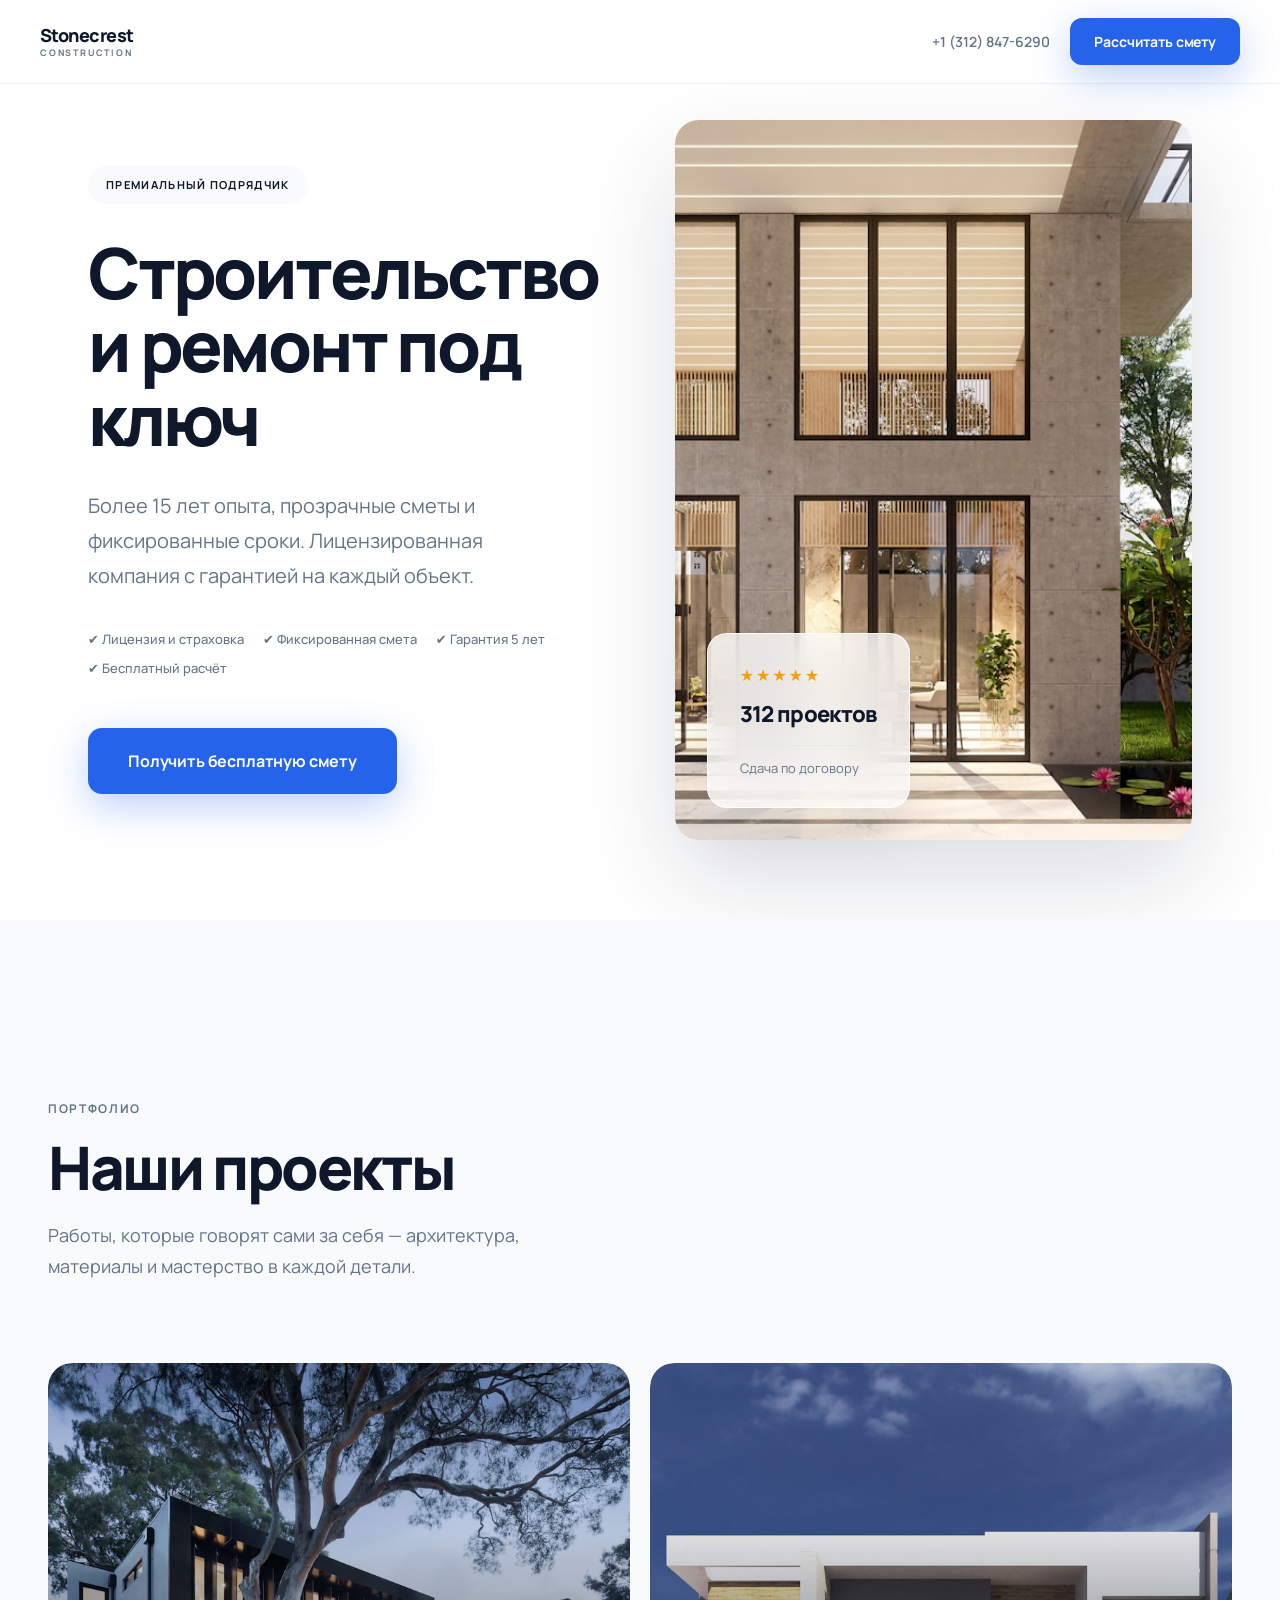
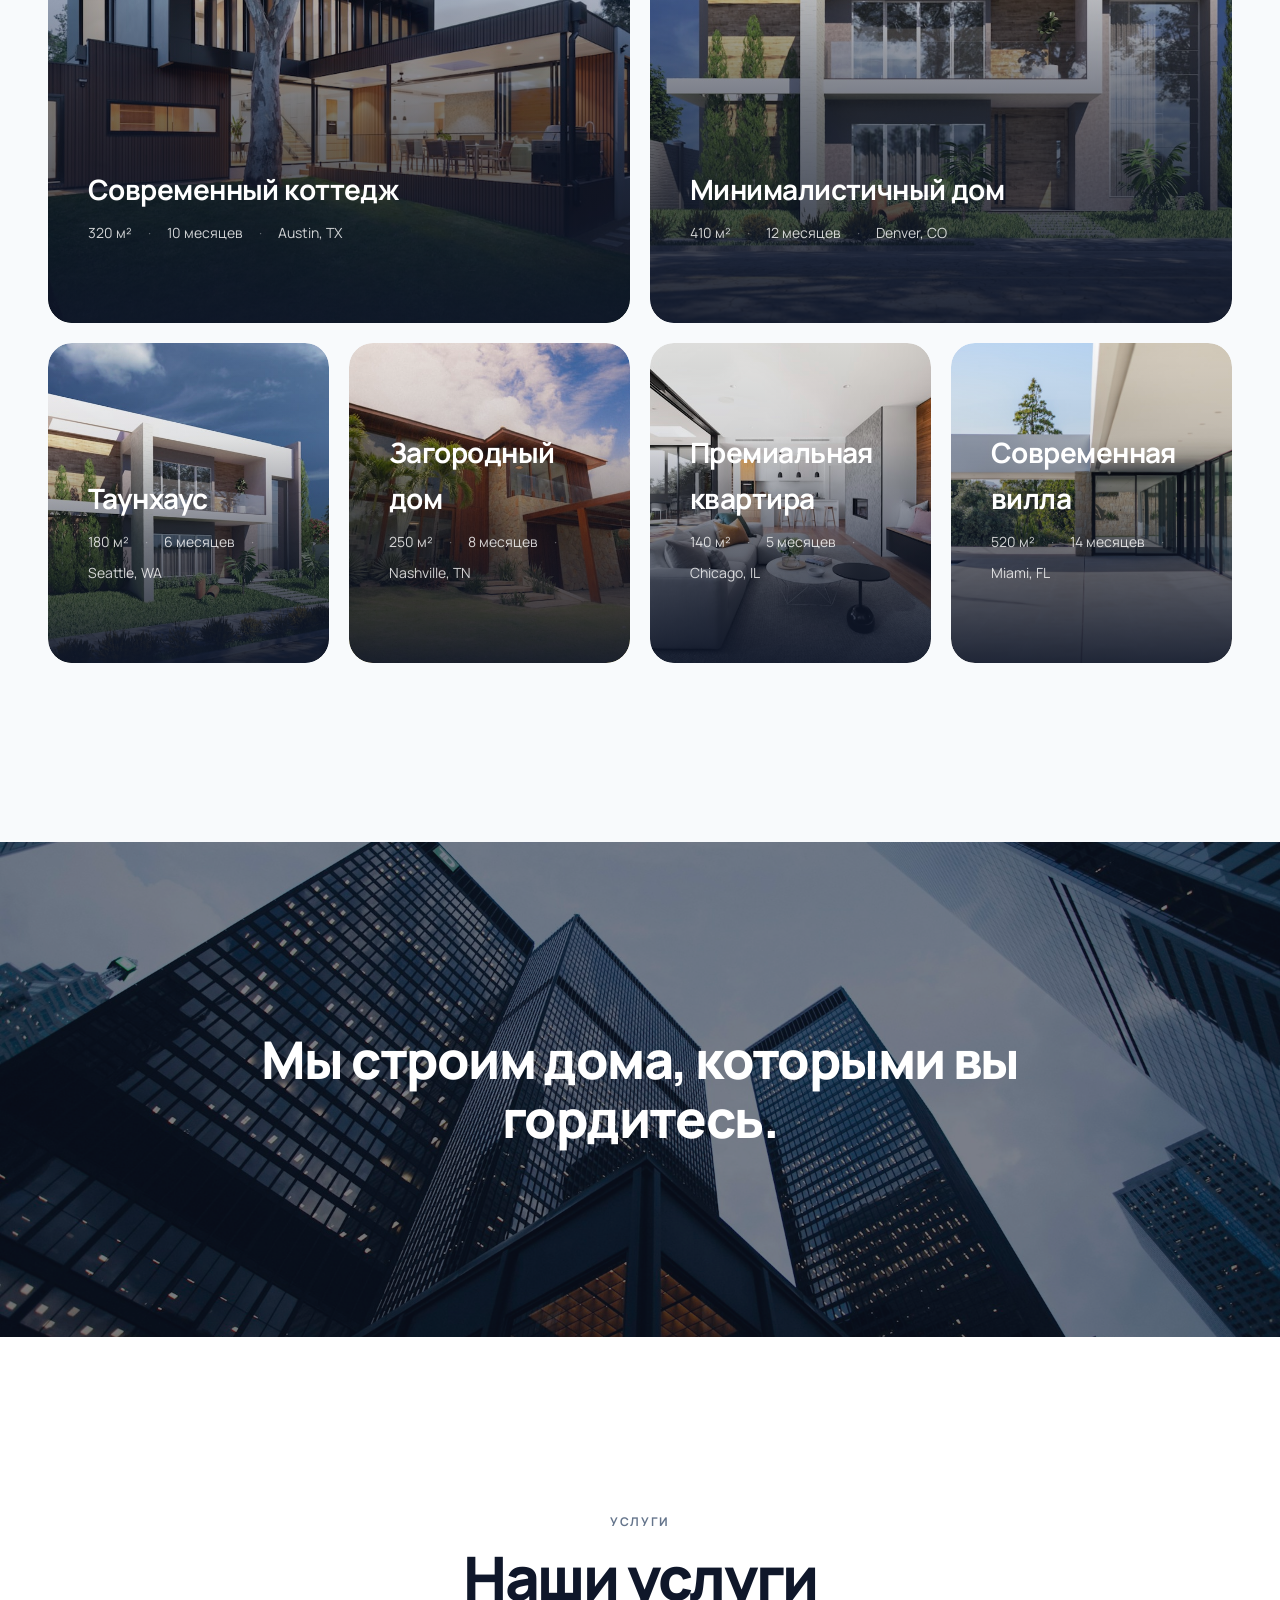
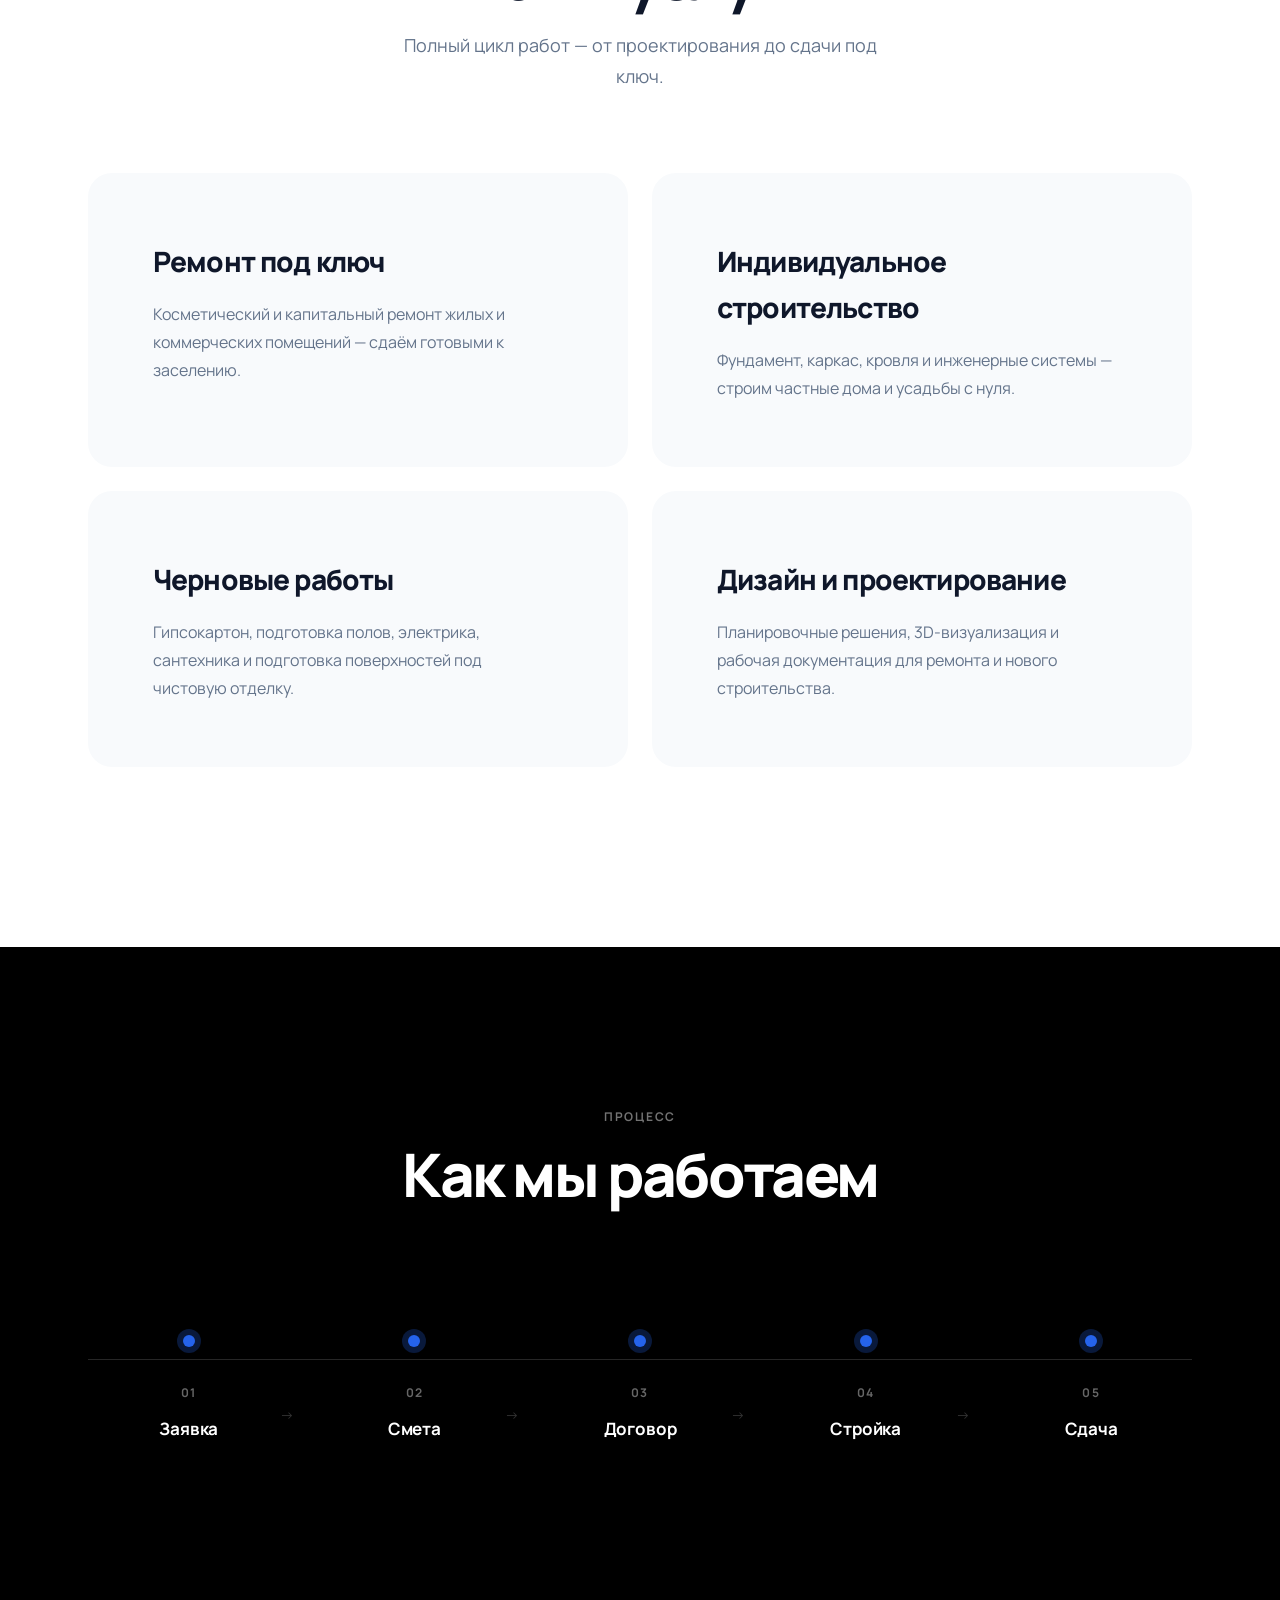
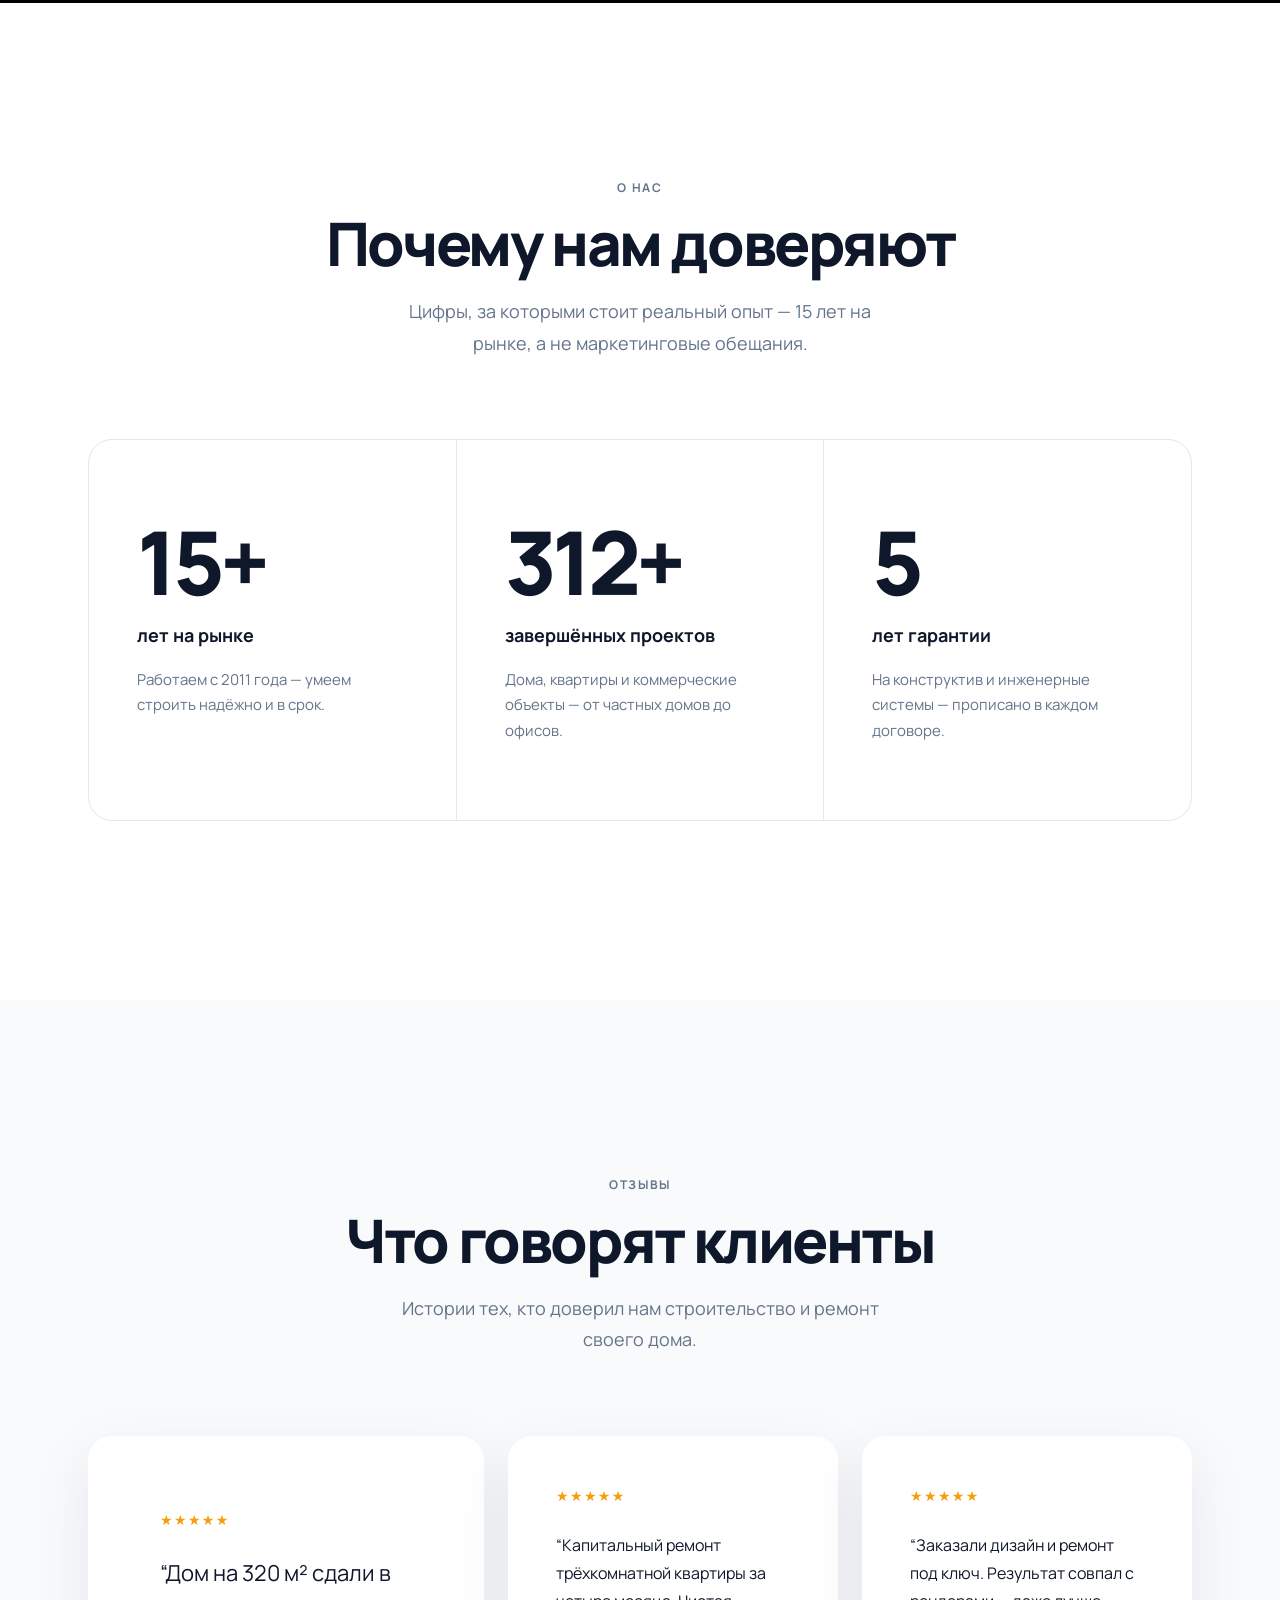
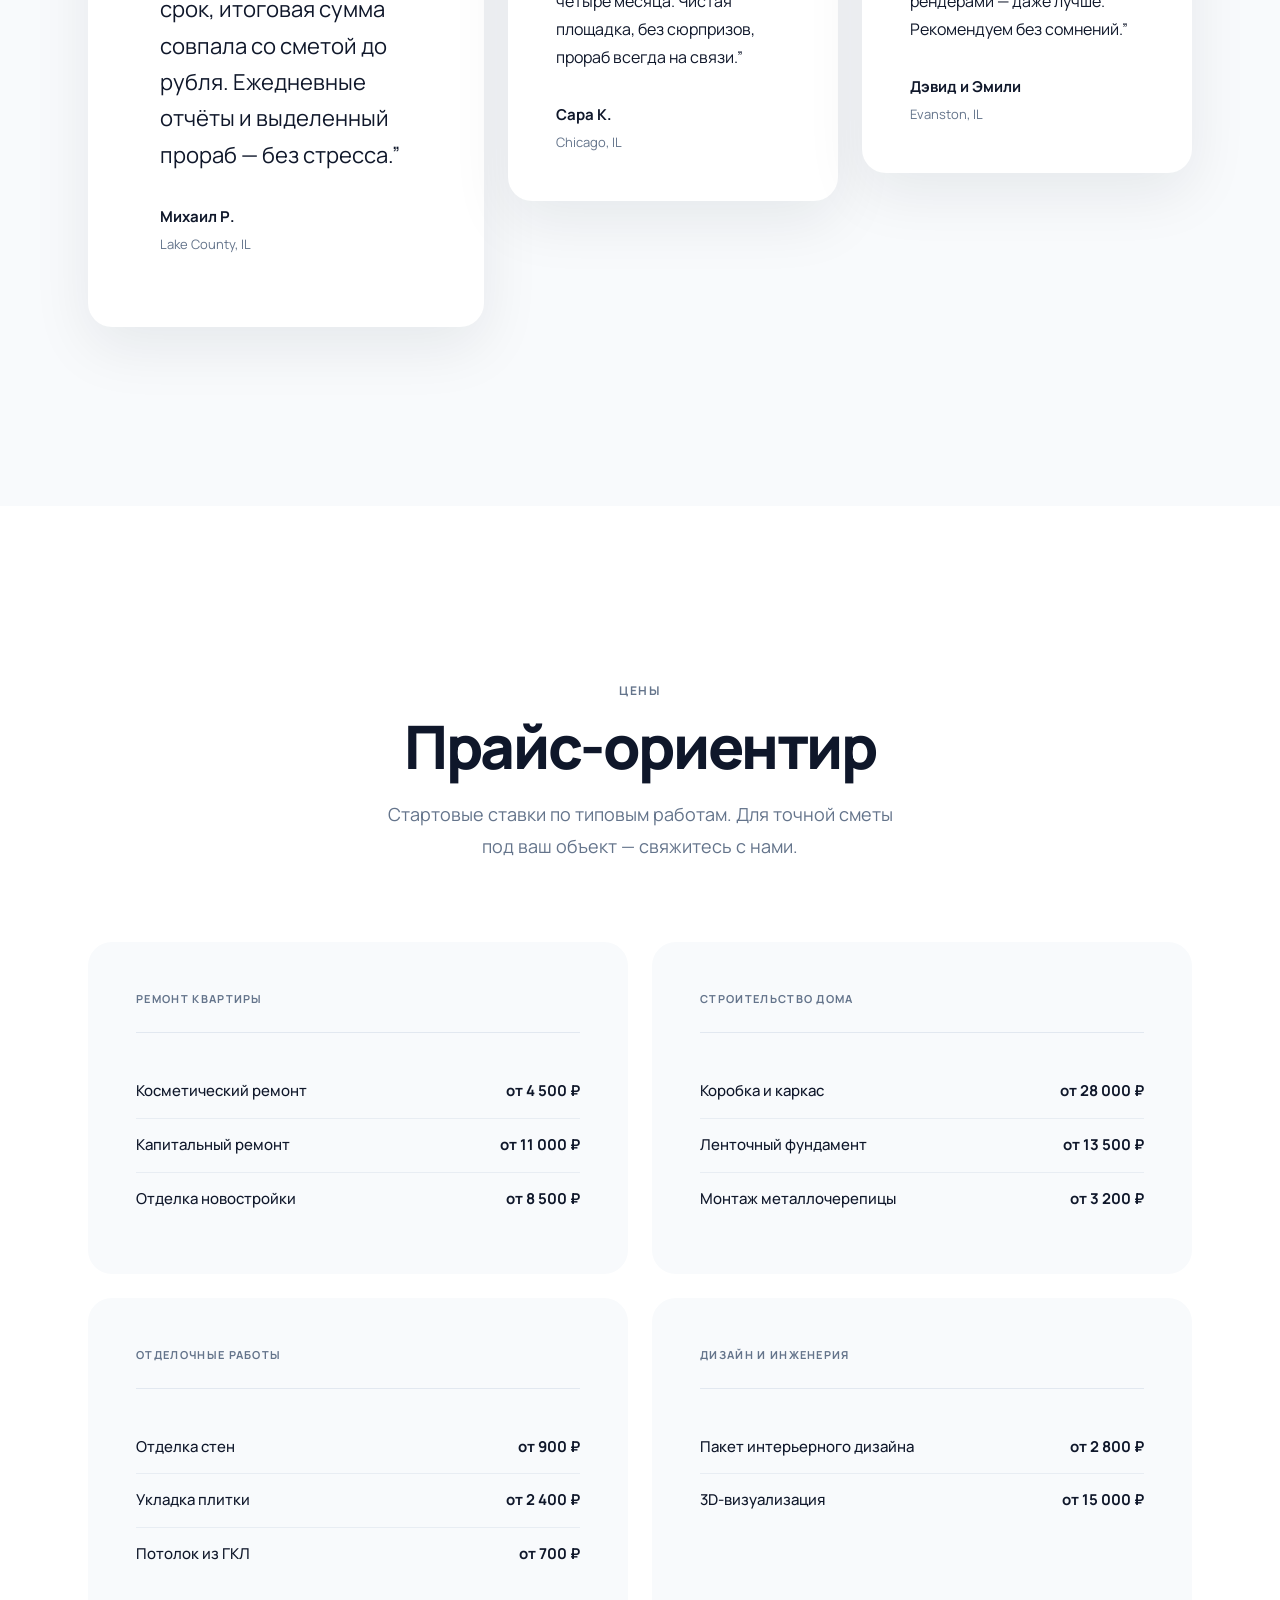
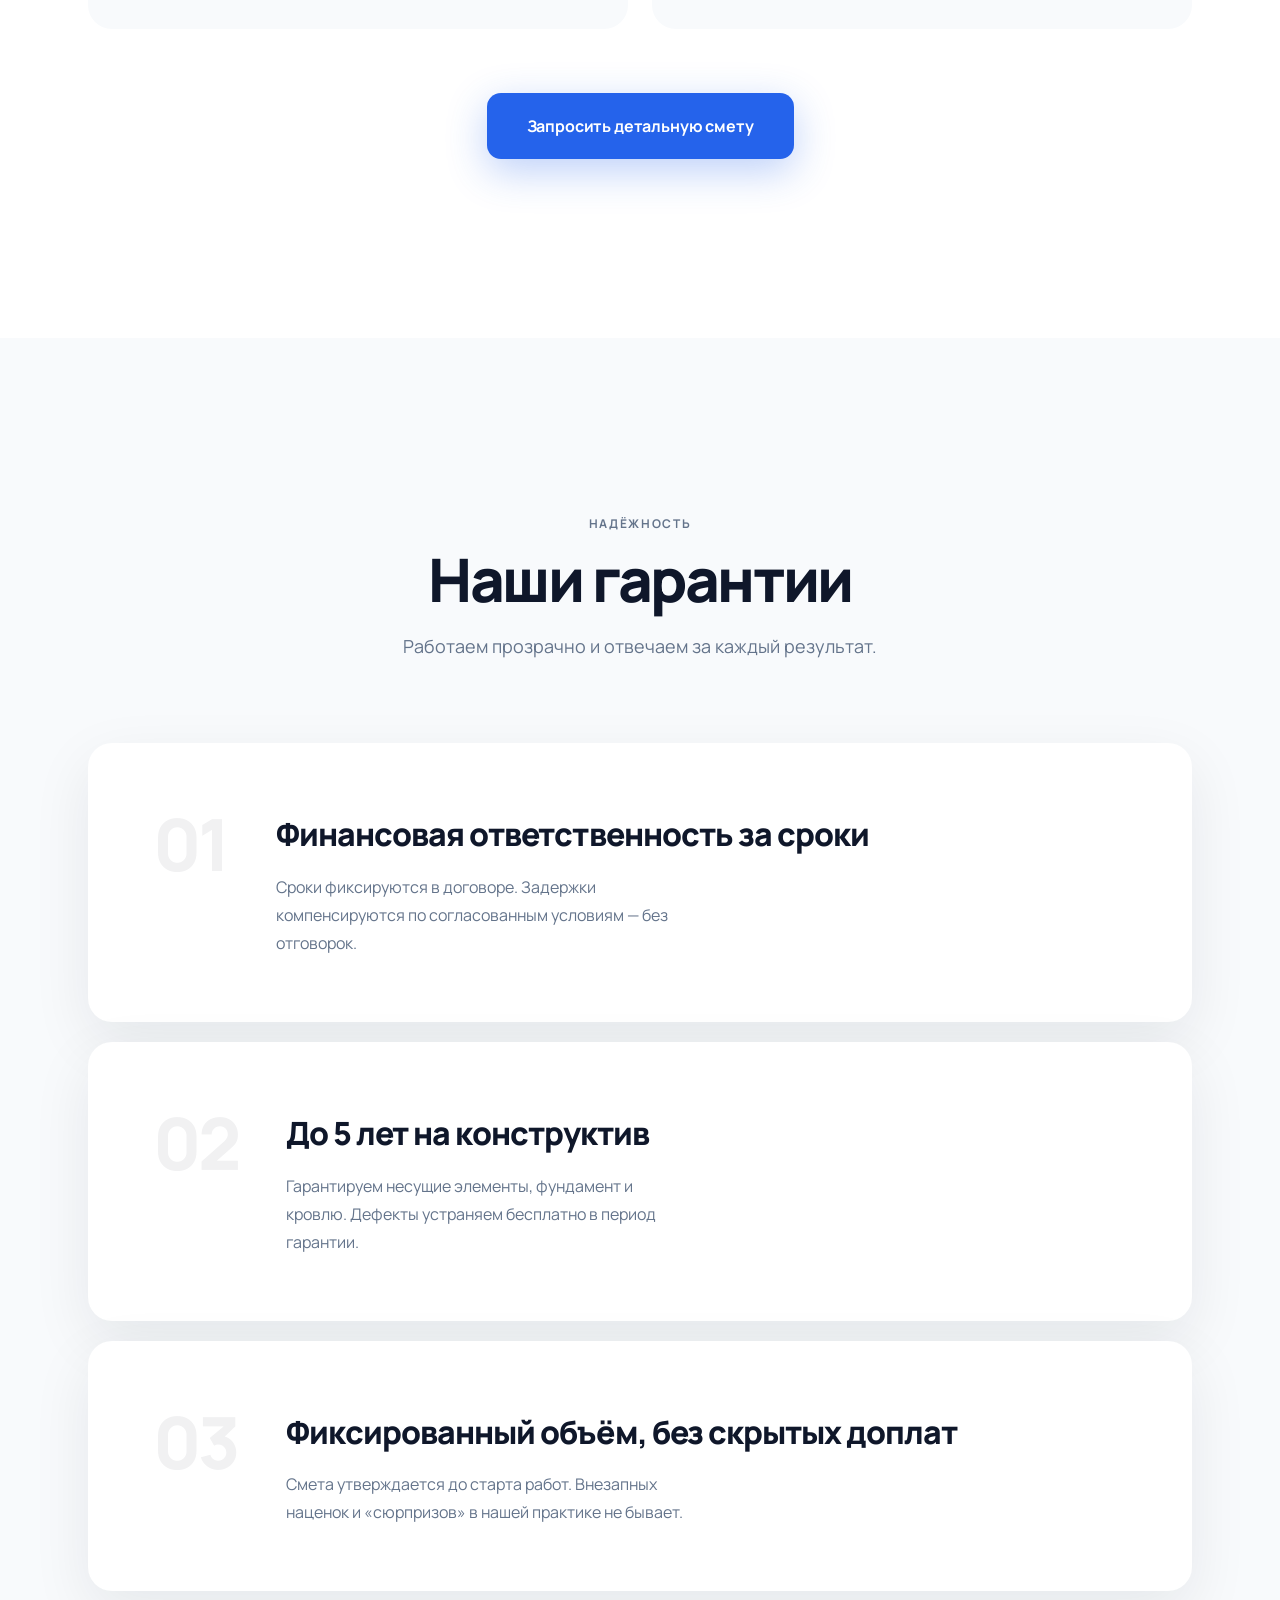
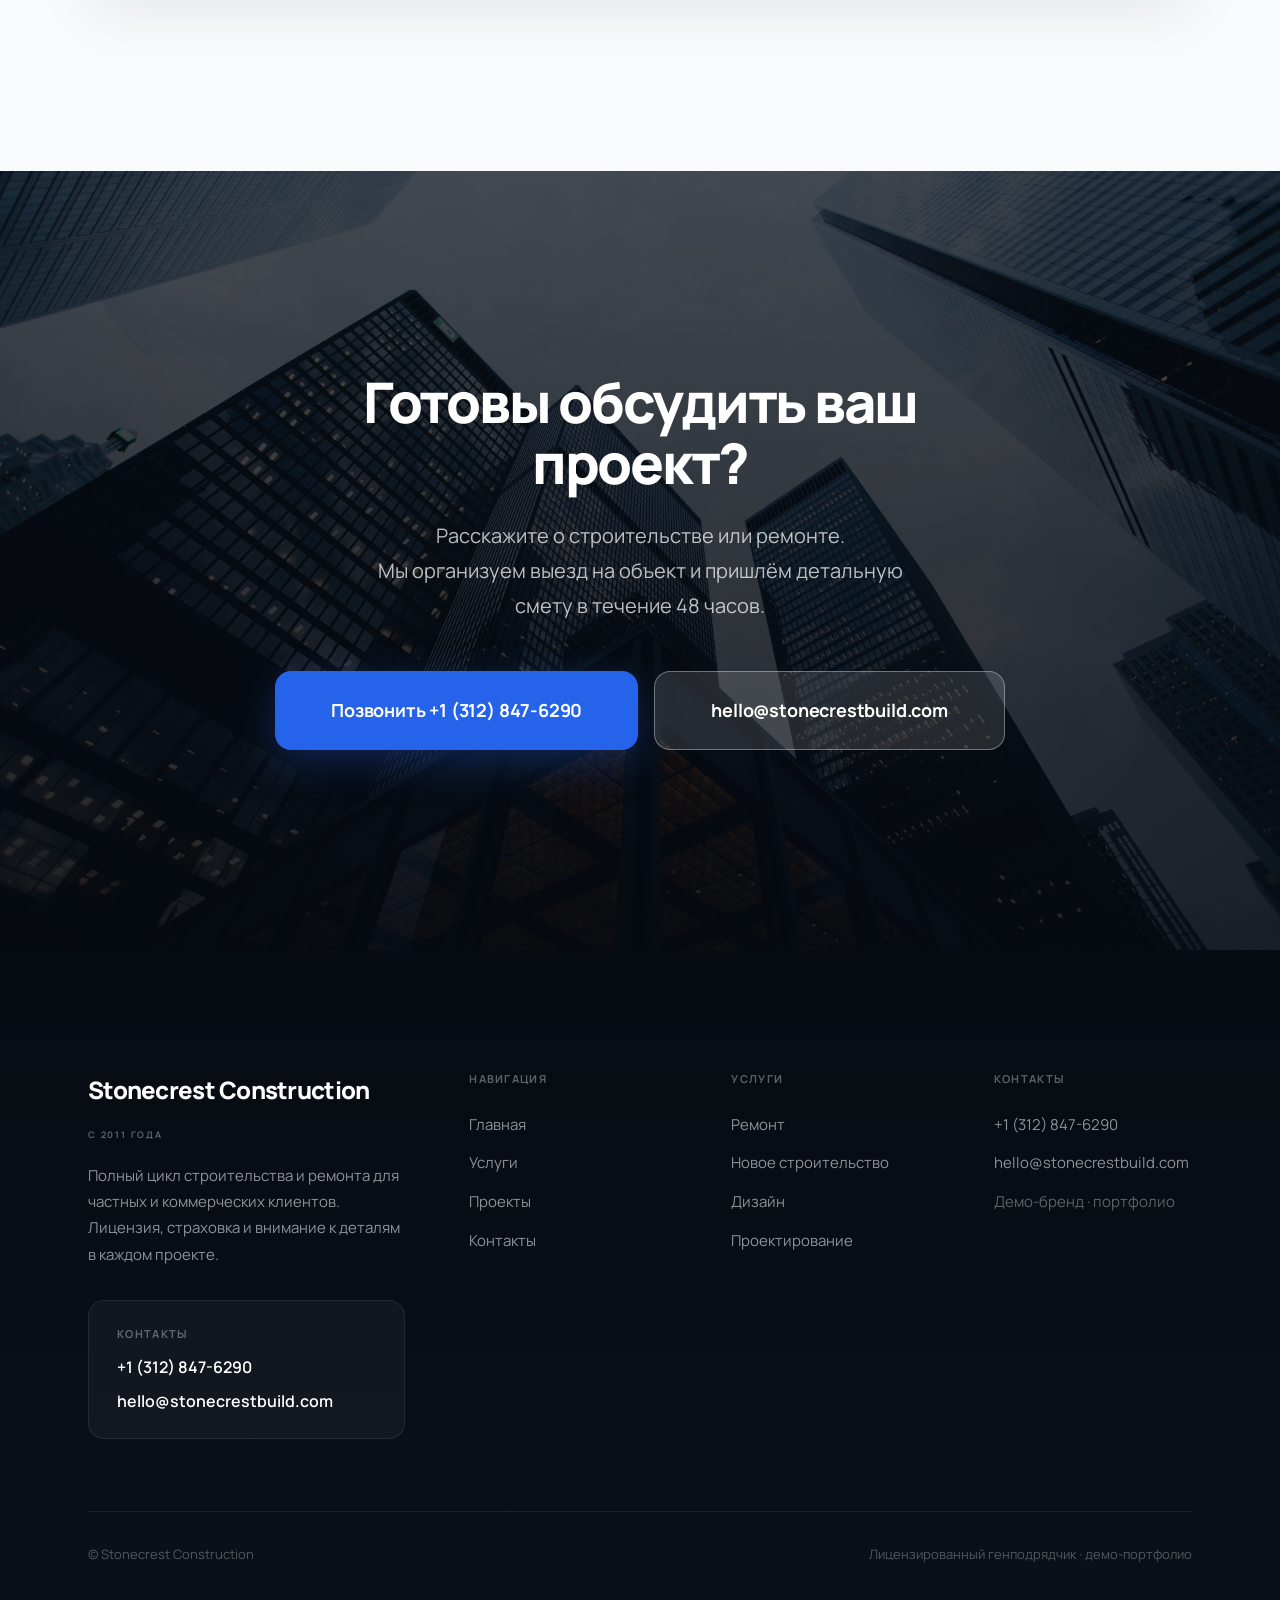
==== ru/index.html @ a947cce1 "Add Russian (/ru/) locale of the landing page. Co-authored-by: Cursor <cursoragent@cursor.com>" ====
<!DOCTYPE html>
<html lang="ru">
<head>
  <meta charset="UTF-8">
  <meta name="viewport" content="width=device-width, initial-scale=1.0">
  <title>Stonecrest Construction — Строительство и ремонт под ключ</title>

  <meta property="og:title" content="Stonecrest Construction — Строительство и ремонт под ключ">
  <meta property="og:description" content="Премиальное строительство и ремонт с прозрачными сметами, фиксированными сроками и гарантией 5 лет.">
  <meta property="og:type" content="website">
  <meta property="og:url" content="https://stonecrestco.vercel.app/ru/">

  <link rel="icon" type="image/png" href="/favicon.png">
  <link rel="apple-touch-icon" href="/favicon.png">
  <link rel="preconnect" href="https://fonts.googleapis.com">
  <link rel="preconnect" href="https://fonts.gstatic.com" crossorigin>
  <link href="https://fonts.googleapis.com/css2?family=Manrope:wght@400;500;600;700;800&display=swap" rel="stylesheet">
  <link rel="stylesheet" href="/style.css">
</head>
<body>

  <!-- ========== HEADER ========== -->
  <header class="header">
    <div class="container header__inner">
      <a href="/ru/" class="logo">
        <span class="logo__name">Stonecrest</span>
        <span class="logo__tag">Construction</span>
      </a>
      <div class="header__contacts">
        <a href="tel:+13128476290" class="header__phone">+1 (312) 847-6290</a>
        <a href="/ru/#contacts" class="btn btn--primary btn--header">Рассчитать смету</a>
      </div>
    </div>
  </header>

  <main>

    <!-- ========== HERO ========== -->
    <section class="hero animate-in">
      <div class="container hero__inner">
        <div class="hero__content">
          <span class="badge badge--hero">Премиальный подрядчик</span>
          <h1 class="hero__title">Строительство и ремонт под ключ</h1>
          <p class="hero__subtitle">Более 15 лет опыта, прозрачные сметы и фиксированные сроки. Лицензированная компания с гарантией на каждый объект.</p>
          <ul class="hero__features">
            <li class="hero__feature">✔ Лицензия и страховка</li>
            <li class="hero__feature">✔ Фиксированная смета</li>
            <li class="hero__feature">✔ Гарантия 5 лет</li>
            <li class="hero__feature">✔ Бесплатный расчёт</li>
          </ul>
          <div class="hero__actions">
            <a href="/ru/#contacts" class="btn btn--primary">Получить бесплатную смету</a>
          </div>
        </div>
        <div class="hero__media">
          <img
            class="hero__image"
            src="/images/hero.jpg"
            alt="Современный минималистичный дом"
            width="640"
            height="720"
            loading="eager"
          >
          <div class="hero__glass">
            <p class="hero__glass-rating">★★★★★</p>
            <p class="hero__glass-stat">312 проектов</p>
            <p class="hero__glass-note">Сдача по договору</p>
          </div>
        </div>
      </div>
    </section>

    <!-- ========== PROJECTS ========== -->
    <section class="projects animate-in" id="projects">
      <div class="container container--wide">
        <header class="section-head section-head--left">
          <span class="section-label">Портфолио</span>
          <h2 class="section-title section-title--left">Наши проекты</h2>
          <p class="section-desc section-desc--left">Работы, которые говорят сами за себя — архитектура, материалы и мастерство в каждой детали.</p>
        </header>
        <div class="projects__grid">
          <article class="project-card project-card--large">
            <img class="project-card__img" src="/images/project-1.jpg" alt="Современный коттедж" loading="lazy" width="800" height="560">
            <div class="project-card__overlay">
              <h3 class="project-card__title">Современный коттедж</h3>
              <p class="project-card__meta"><span>320 м²</span><span>10 месяцев</span><span>Austin, TX</span></p>
              <a href="/ru/#projects" class="project-card__link">Смотреть проект →</a>
            </div>
          </article>
          <article class="project-card project-card--large">
            <img class="project-card__img" src="/images/project-2.jpg" alt="Минималистичный дом" loading="lazy" width="800" height="560">
            <div class="project-card__overlay">
              <h3 class="project-card__title">Минималистичный дом</h3>
              <p class="project-card__meta"><span>410 м²</span><span>12 месяцев</span><span>Denver, CO</span></p>
              <a href="/ru/#projects" class="project-card__link">Смотреть проект →</a>
            </div>
          </article>
          <article class="project-card">
            <img class="project-card__img" src="/images/project-3.jpg" alt="Таунхаус" loading="lazy" width="480" height="320">
            <div class="project-card__overlay">
              <h3 class="project-card__title">Таунхаус</h3>
              <p class="project-card__meta"><span>180 м²</span><span>6 месяцев</span><span>Seattle, WA</span></p>
              <a href="/ru/#projects" class="project-card__link">Смотреть →</a>
            </div>
          </article>
          <article class="project-card">
            <img class="project-card__img" src="/images/project-4.jpg" alt="Загородный дом" loading="lazy" width="480" height="320">
            <div class="project-card__overlay">
              <h3 class="project-card__title">Загородный дом</h3>
              <p class="project-card__meta"><span>250 м²</span><span>8 месяцев</span><span>Nashville, TN</span></p>
              <a href="/ru/#projects" class="project-card__link">Смотреть →</a>
            </div>
          </article>
          <article class="project-card">
            <img class="project-card__img" src="/images/project-5.jpg" alt="Премиальная квартира" loading="lazy" width="480" height="320">
            <div class="project-card__overlay">
              <h3 class="project-card__title">Премиальная квартира</h3>
              <p class="project-card__meta"><span>140 м²</span><span>5 месяцев</span><span>Chicago, IL</span></p>
              <a href="/ru/#projects" class="project-card__link">Смотреть →</a>
            </div>
          </article>
          <article class="project-card">
            <img class="project-card__img" src="/images/project-6.jpg" alt="Современная вилла" loading="lazy" width="480" height="320">
            <div class="project-card__overlay">
              <h3 class="project-card__title">Современная вилла</h3>
              <p class="project-card__meta"><span>520 м²</span><span>14 месяцев</span><span>Miami, FL</span></p>
              <a href="/ru/#projects" class="project-card__link">Смотреть →</a>
            </div>
          </article>
        </div>
      </div>
    </section>

    <!-- ========== QUOTE ========== -->
    <figure class="visual-break animate-in">
      <img
        class="visual-break__img"
        src="/images/quote.jpg"
        alt="Современная архитектура"
        loading="lazy"
      >
      <blockquote class="visual-break__quote">
        <p>Мы строим дома, которыми вы гордитесь.</p>
      </blockquote>
    </figure>

    <!-- ========== SERVICES ========== -->
    <section class="services animate-in" id="services">
      <div class="container">
        <h2 class="section-title" data-badge="Услуги">Наши услуги</h2>
        <p class="section-desc">Полный цикл работ — от проектирования до сдачи под ключ.</p>
        <div class="cards-grid">
          <article class="card">
            <span class="card__icon" aria-hidden="true">
              <svg width="32" height="32" viewBox="0 0 24 24" fill="none" stroke="currentColor" stroke-width="2" stroke-linecap="round" stroke-linejoin="round"><path d="M3 9l9-7 9 7v11a2 2 0 0 1-2 2H5a2 2 0 0 1-2-2z"/><polyline points="9 22 9 12 15 12 15 22"/></svg>
            </span>
            <h3 class="card__title">Ремонт под ключ</h3>
            <p class="card__text">Косметический и капитальный ремонт жилых и коммерческих помещений — сдаём готовыми к заселению.</p>
          </article>
          <article class="card">
            <span class="card__icon" aria-hidden="true">
              <svg width="32" height="32" viewBox="0 0 24 24" fill="none" stroke="currentColor" stroke-width="2" stroke-linecap="round" stroke-linejoin="round"><rect x="4" y="2" width="16" height="20" rx="2"/><path d="M9 22v-4h6v4"/><path d="M8 6h.01M16 6h.01M12 6h.01M12 10h.01M12 14h.01M16 10h.01M8 10h.01M8 14h.01M16 14h.01"/></svg>
            </span>
            <h3 class="card__title">Индивидуальное строительство</h3>
            <p class="card__text">Фундамент, каркас, кровля и инженерные системы — строим частные дома и усадьбы с нуля.</p>
          </article>
          <article class="card">
            <span class="card__icon" aria-hidden="true">
              <svg width="32" height="32" viewBox="0 0 24 24" fill="none" stroke="currentColor" stroke-width="2" stroke-linecap="round" stroke-linejoin="round"><path d="M14.7 6.3a1 1 0 0 0 0 1.4l1.6 1.6a1 1 0 0 0 1.4 0l3.77-3.77a6 6 0 0 1-7.94 7.94l-6.91 6.91a2.12 2.12 0 0 1-3-3l6.91-6.91a6 6 0 0 1 7.94-7.94l-3.76 3.76z"/></svg>
            </span>
            <h3 class="card__title">Черновые работы</h3>
            <p class="card__text">Гипсокартон, подготовка полов, электрика, сантехника и подготовка поверхностей под чистовую отделку.</p>
          </article>
          <article class="card">
            <span class="card__icon" aria-hidden="true">
              <svg width="32" height="32" viewBox="0 0 24 24" fill="none" stroke="currentColor" stroke-width="2" stroke-linecap="round" stroke-linejoin="round"><rect x="3" y="3" width="18" height="18" rx="2"/><path d="M3 9h18M9 21V9"/></svg>
            </span>
            <h3 class="card__title">Дизайн и проектирование</h3>
            <p class="card__text">Планировочные решения, 3D-визуализация и рабочая документация для ремонта и нового строительства.</p>
          </article>
        </div>
      </div>
    </section>

    <!-- ========== PROCESS ========== -->
    <section class="process animate-in" id="process">
      <div class="container">
        <header class="section-head">
          <span class="section-label">Процесс</span>
          <h2 class="section-title">Как мы работаем</h2>
        </header>
        <div class="process__timeline">
          <div class="process__line" aria-hidden="true"></div>
          <div class="process__steps">
            <article class="process__step">
              <span class="process__num">01</span>
              <h3 class="process__title">Заявка</h3>
            </article>
            <article class="process__step">
              <span class="process__num">02</span>
              <h3 class="process__title">Смета</h3>
            </article>
            <article class="process__step">
              <span class="process__num">03</span>
              <h3 class="process__title">Договор</h3>
            </article>
            <article class="process__step">
              <span class="process__num">04</span>
              <h3 class="process__title">Стройка</h3>
            </article>
            <article class="process__step">
              <span class="process__num">05</span>
              <h3 class="process__title">Сдача</h3>
            </article>
          </div>
        </div>
      </div>
    </section>

    <!-- ========== STATS ========== -->
    <section class="stats animate-in">
      <div class="container">
        <h2 class="section-title" data-badge="О нас">Почему нам доверяют</h2>
        <p class="section-desc">Цифры, за которыми стоит реальный опыт — 15 лет на рынке, а не маркетинговые обещания.</p>
        <div class="stats__grid">
          <div class="stat">
            <span class="stat__number">15+</span>
            <span class="stat__label">лет на рынке</span>
            <p class="stat__text">Работаем с 2011 года — умеем строить надёжно и в срок.</p>
          </div>
          <div class="stat">
            <span class="stat__number">312+</span>
            <span class="stat__label">завершённых проектов</span>
            <p class="stat__text">Дома, квартиры и коммерческие объекты — от частных домов до офисов.</p>
          </div>
          <div class="stat">
            <span class="stat__number">5</span>
            <span class="stat__label">лет гарантии</span>
            <p class="stat__text">На конструктив и инженерные системы — прописано в каждом договоре.</p>
          </div>
        </div>
      </div>
    </section>

    <!-- ========== REVIEWS ========== -->
    <section class="reviews animate-in" id="reviews">
      <div class="container">
        <h2 class="section-title" data-badge="Отзывы">Что говорят клиенты</h2>
        <p class="section-desc">Истории тех, кто доверил нам строительство и ремонт своего дома.</p>
        <div class="reviews__grid">
          <article class="review-card">
            <p class="review-card__stars" aria-label="5 из 5">★★★★★</p>
            <p class="review-card__text">&ldquo;Дом на 320 м² сдали в срок, итоговая сумма совпала со сметой до рубля. Ежедневные отчёты и выделенный прораб — без стресса.&rdquo;</p>
            <p class="review-card__name">Михаил Р.</p>
            <p class="review-card__city">Lake County, IL</p>
          </article>
          <article class="review-card">
            <p class="review-card__stars" aria-label="5 из 5">★★★★★</p>
            <p class="review-card__text">&ldquo;Капитальный ремонт трёхкомнатной квартиры за четыре месяца. Чистая площадка, без сюрпризов, прораб всегда на связи.&rdquo;</p>
            <p class="review-card__name">Сара К.</p>
            <p class="review-card__city">Chicago, IL</p>
          </article>
          <article class="review-card">
            <p class="review-card__stars" aria-label="5 из 5">★★★★★</p>
            <p class="review-card__text">&ldquo;Заказали дизайн и ремонт под ключ. Результат совпал с рендерами — даже лучше. Рекомендуем без сомнений.&rdquo;</p>
            <p class="review-card__name">Дэвид и Эмили</p>
            <p class="review-card__city">Evanston, IL</p>
          </article>
        </div>
      </div>
    </section>

    <!-- ========== PRICING ========== -->
    <section class="pricing animate-in" id="pricing">
      <div class="container">
        <h2 class="section-title" data-badge="Цены">Прайс-ориентир</h2>
        <p class="section-desc">Стартовые ставки по типовым работам. Для точной сметы под ваш объект — свяжитесь с нами.</p>
        <div class="pricing__cards">
          <div class="pricing__group">
            <h3 class="pricing__group-title">Ремонт квартиры</h3>
            <ul class="pricing__list">
              <li class="pricing__item"><span class="pricing__item-name">Косметический ремонт</span><span class="pricing__item-meta">м²</span><span class="pricing__item-price">от 4 500 ₽</span></li>
              <li class="pricing__item"><span class="pricing__item-name">Капитальный ремонт</span><span class="pricing__item-meta">м²</span><span class="pricing__item-price">от 11 000 ₽</span></li>
              <li class="pricing__item"><span class="pricing__item-name">Отделка новостройки</span><span class="pricing__item-meta">м²</span><span class="pricing__item-price">от 8 500 ₽</span></li>
            </ul>
          </div>
          <div class="pricing__group">
            <h3 class="pricing__group-title">Строительство дома</h3>
            <ul class="pricing__list">
              <li class="pricing__item"><span class="pricing__item-name">Коробка и каркас</span><span class="pricing__item-meta">м²</span><span class="pricing__item-price">от 28 000 ₽</span></li>
              <li class="pricing__item"><span class="pricing__item-name">Ленточный фундамент</span><span class="pricing__item-meta">п. м</span><span class="pricing__item-price">от 13 500 ₽</span></li>
              <li class="pricing__item"><span class="pricing__item-name">Монтаж металлочерепицы</span><span class="pricing__item-meta">м²</span><span class="pricing__item-price">от 3 200 ₽</span></li>
            </ul>
          </div>
          <div class="pricing__group">
            <h3 class="pricing__group-title">Отделочные работы</h3>
            <ul class="pricing__list">
              <li class="pricing__item"><span class="pricing__item-name">Отделка стен</span><span class="pricing__item-meta">м²</span><span class="pricing__item-price">от 900 ₽</span></li>
              <li class="pricing__item"><span class="pricing__item-name">Укладка плитки</span><span class="pricing__item-meta">м²</span><span class="pricing__item-price">от 2 400 ₽</span></li>
              <li class="pricing__item"><span class="pricing__item-name">Потолок из ГКЛ</span><span class="pricing__item-meta">м²</span><span class="pricing__item-price">от 700 ₽</span></li>
            </ul>
          </div>
          <div class="pricing__group">
            <h3 class="pricing__group-title">Дизайн и инженерия</h3>
            <ul class="pricing__list">
              <li class="pricing__item"><span class="pricing__item-name">Пакет интерьерного дизайна</span><span class="pricing__item-meta">м²</span><span class="pricing__item-price">от 2 800 ₽</span></li>
              <li class="pricing__item"><span class="pricing__item-name">3D-визуализация</span><span class="pricing__item-meta">вид</span><span class="pricing__item-price">от 15 000 ₽</span></li>
            </ul>
          </div>
        </div>
        <div class="pricing__cta">
          <a href="/ru/#contacts" class="btn btn--primary">Запросить детальную смету</a>
        </div>
      </div>
    </section>

    <!-- ========== GUARANTEES ========== -->
    <section class="guarantees animate-in" id="guarantees">
      <div class="container">
        <h2 class="section-title" data-badge="Надёжность">Наши гарантии</h2>
        <p class="section-desc">Работаем прозрачно и отвечаем за каждый результат.</p>
        <div class="cards-grid cards-grid--3">
          <article class="card card--guarantee" data-num="01">
            <div>
              <h3 class="card__title">Финансовая ответственность за сроки</h3>
              <p class="card__text">Сроки фиксируются в договоре. Задержки компенсируются по согласованным условиям — без отговорок.</p>
            </div>
          </article>
          <article class="card card--guarantee" data-num="02">
            <div>
              <h3 class="card__title">До 5 лет на конструктив</h3>
              <p class="card__text">Гарантируем несущие элементы, фундамент и кровлю. Дефекты устраняем бесплатно в период гарантии.</p>
            </div>
          </article>
          <article class="card card--guarantee" data-num="03">
            <div>
              <h3 class="card__title">Фиксированный объём, без скрытых доплат</h3>
              <p class="card__text">Смета утверждается до старта работ. Внезапных наценок и «сюрпризов» в нашей практике не бывает.</p>
            </div>
          </article>
        </div>
      </div>
    </section>

    <!-- ========== CTA ========== -->
    <section class="cta animate-in" id="contacts">
      <img
        class="cta__bg"
        src="/images/cta.jpg"
        alt=""
        loading="lazy"
      >
      <div class="cta__overlay" aria-hidden="true"></div>
      <div class="container cta__content">
        <h2 class="cta__title">Готовы обсудить ваш проект?</h2>
        <p class="cta__text">Расскажите о строительстве или ремонте.<br>Мы организуем выезд на объект и пришлём детальную смету в течение 48 часов.</p>
        <div class="cta__actions">
          <a href="tel:+13128476290" class="btn btn--primary btn--xl">Позвонить +1 (312) 847-6290</a>
          <a href="mailto:hello@stonecrestbuild.com" class="btn btn--outline btn--xl">hello@stonecrestbuild.com</a>
        </div>
      </div>
    </section>

  </main>

  <!-- ========== FOOTER ========== -->
  <footer class="footer">
    <div class="container">
      <div class="footer__grid">
        <div class="footer__col footer__col--brand">
          <p class="footer__brand">Stonecrest Construction</p>
          <p class="footer__tag">С 2011 года</p>
          <p class="footer__desc">Полный цикл строительства и ремонта для частных и коммерческих клиентов. Лицензия, страховка и внимание к деталям в каждом проекте.</p>
          <div class="footer__contact-box">
            <p class="footer__heading">Контакты</p>
            <a href="tel:+13128476290" class="footer__contact-link">+1 (312) 847-6290</a>
            <a href="mailto:hello@stonecrestbuild.com" class="footer__contact-link">hello@stonecrestbuild.com</a>
          </div>
        </div>
        <div class="footer__col">
          <p class="footer__heading">Навигация</p>
          <nav class="footer__links" aria-label="Навигация">
            <a href="/ru/" class="footer__link">Главная</a>
            <a href="/ru/#services" class="footer__link">Услуги</a>
            <a href="/ru/#projects" class="footer__link">Проекты</a>
            <a href="/ru/#contacts" class="footer__link">Контакты</a>
          </nav>
        </div>
        <div class="footer__col">
          <p class="footer__heading">Услуги</p>
          <nav class="footer__links" aria-label="Услуги">
            <a href="/ru/#services" class="footer__link">Ремонт</a>
            <a href="/ru/#services" class="footer__link">Новое строительство</a>
            <a href="/ru/#services" class="footer__link">Дизайн</a>
            <a href="/ru/#services" class="footer__link">Проектирование</a>
          </nav>
        </div>
        <div class="footer__col">
          <p class="footer__heading">Контакты</p>
          <nav class="footer__links" aria-label="Контакты">
            <a href="tel:+13128476290" class="footer__link">+1 (312) 847-6290</a>
            <a href="mailto:hello@stonecrestbuild.com" class="footer__link">hello@stonecrestbuild.com</a>
            <span class="footer__link footer__link--muted">Демо-бренд · портфолио</span>
          </nav>
        </div>
      </div>
      <div class="footer__bottom">
        <p class="footer__copy">&copy; Stonecrest Construction</p>
        <p class="footer__credit">Лицензированный генподрядчик · демо-портфолио</p>
      </div>
    </div>
  </footer>

</body>
</html>
---- style.css ----
/* ============================================================
   Stonecrest Construction — Editorial Corporate Design System
   ============================================================ */
:root {
  --dark: #0F172A;
  --dark-deep: #070b12;
  --blue: #2563EB;
  --blue-hover: #1D4ED8;
  --accent: #F59E0B;
  --white: #FFFFFF;
  --soft: #F8FAFC;
  --muted: #64748B;
  --line: #E2E8F0;
  --radius: 24px;
  --ease: cubic-bezier(0.4, 0, 0.2, 1);
  --t: 300ms var(--ease);
  --t-slow: 500ms var(--ease);
  --shadow: 0 20px 60px rgba(15, 23, 42, 0.08);
  --shadow-lg: 0 40px 100px rgba(15, 23, 42, 0.14);
  --max: 1200px;
  --max-wide: 1440px;
  --max-narrow: 720px;
}

*, *::before, *::after { box-sizing: border-box; margin: 0; padding: 0; }

html { scroll-behavior: smooth; }

body {
  font-family: 'Manrope', system-ui, sans-serif;
  font-size: 17px;
  line-height: 1.65;
  color: var(--dark);
  background: var(--white);
  -webkit-font-smoothing: antialiased;
}

img { max-width: 100%; display: block; }
a { color: inherit; text-decoration: none; }
ul { list-style: none; }

/* ===== Layout ===== */
.container {
  width: 100%;
  max-width: var(--max);
  margin: 0 auto;
  padding: 0 clamp(20px, 4vw, 48px);
}

.container--wide {
  max-width: var(--max-wide);
}

.container--narrow {
  max-width: var(--max-narrow);
}

/* ===== Motion ===== */
@keyframes rise {
  from { opacity: 0; transform: translateY(40px); }
  to   { opacity: 1; transform: translateY(0); }
}

@keyframes float {
  0%, 100% { transform: translateY(0); }
  50%      { transform: translateY(-8px); }
}

@keyframes tg-pulse {
  0%   { box-shadow: 0 8px 32px rgba(37,99,235,.4), 0 0 0 0 rgba(37,99,235,.35); }
  70%  { box-shadow: 0 8px 32px rgba(37,99,235,.4), 0 0 0 14px rgba(37,99,235,0); }
  100% { box-shadow: 0 8px 32px rgba(37,99,235,.4), 0 0 0 0 rgba(37,99,235,0); }
}

.animate-in {
  animation: rise 1s cubic-bezier(0.22, 1, 0.36, 1) both;
}

/* ===== Typography ===== */
.section-head { margin-bottom: clamp(48px, 8vw, 80px); }
.section-head--left { text-align: left; }

.section-label {
  display: block;
  font-size: 0.75rem;
  font-weight: 700;
  letter-spacing: 0.14em;
  text-transform: uppercase;
  color: var(--muted);
  margin-bottom: 16px;
}

.section-title {
  font-size: clamp(2.25rem, 5vw, 3.75rem);
  font-weight: 800;
  letter-spacing: -0.04em;
  line-height: 1.08;
  color: var(--dark);
}

.section-title--left,
.section-head--left .section-title { text-align: left; }

.section-desc {
  margin-top: 20px;
  font-size: clamp(1rem, 2vw, 1.125rem);
  color: var(--muted);
  max-width: 520px;
  line-height: 1.75;
}

.section-desc--left { margin-left: 0; text-align: left; }

.section-head:not(.section-head--left) { text-align: center; }
.section-head:not(.section-head--left) .section-desc { margin-left: auto; margin-right: auto; }

/* data-badge fallback for legacy sections */
.section-title[data-badge]::before {
  content: attr(data-badge);
  display: block;
  font-size: 0.75rem;
  font-weight: 700;
  letter-spacing: 0.14em;
  text-transform: uppercase;
  color: var(--muted);
  margin-bottom: 16px;
}

/* Legacy section headers (without .section-head) */
.services > .container > .section-title,
.stats > .container > .section-title,
.reviews > .container > .section-title,
.pricing > .container > .section-title,
.guarantees > .container > .section-title {
  text-align: center;
}

.services > .container > .section-desc,
.stats > .container > .section-desc,
.reviews > .container > .section-desc,
.pricing > .container > .section-desc,
.guarantees > .container > .section-desc {
  text-align: center;
  margin-left: auto;
  margin-right: auto;
  margin-bottom: clamp(48px, 8vw, 80px);
}

/* ===== Badge ===== */
.badge {
  display: inline-flex;
  padding: 10px 18px;
  font-size: 0.6875rem;
  font-weight: 700;
  letter-spacing: 0.12em;
  text-transform: uppercase;
  color: var(--dark);
  background: var(--soft);
  border-radius: 100px;
}

.badge--hero { margin-bottom: 32px; }

/* ===== Buttons ===== */
.btn {
  display: inline-flex;
  align-items: center;
  justify-content: center;
  gap: 12px;
  padding: 20px 40px;
  font-family: inherit;
  font-size: 1rem;
  font-weight: 700;
  letter-spacing: -0.01em;
  border-radius: 14px;
  border: none;
  cursor: pointer;
  transition: transform var(--t), box-shadow var(--t), background var(--t);
}

.btn--primary {
  background: var(--blue);
  color: var(--white);
  box-shadow: 0 12px 40px rgba(37, 99, 235, 0.3);
}

.btn--primary:hover {
  background: var(--blue-hover);
  transform: translateY(-3px);
  box-shadow: 0 20px 56px rgba(37, 99, 235, 0.35);
}

.btn--header {
  padding: 12px 24px;
  font-size: 0.875rem;
  border-radius: 12px;
}

.btn--outline {
  background: rgba(255, 255, 255, 0.12);
  color: var(--white);
  border: 1px solid rgba(255, 255, 255, 0.35);
  box-shadow: none;
}

.btn--outline:hover {
  background: rgba(255, 255, 255, 0.2);
  transform: translateY(-3px);
  box-shadow: none;
}

.btn--primary svg { flex-shrink: 0; }

/* ===== Header ===== */
.header {
  position: fixed;
  top: 0; left: 0; right: 0;
  z-index: 200;
  background: rgba(255, 255, 255, 0.72);
  backdrop-filter: blur(20px);
  -webkit-backdrop-filter: blur(20px);
  border-bottom: 1px solid rgba(226, 232, 240, 0.6);
}

.header__inner {
  display: flex;
  align-items: center;
  justify-content: space-between;
  padding: 18px 0;
}

.logo {
  display: flex;
  flex-direction: column;
  gap: 3px;
}

.logo__name {
  font-size: 1.125rem;
  font-weight: 800;
  letter-spacing: -0.03em;
  line-height: 1.1;
}

.logo__tag {
  font-size: 0.5625rem;
  font-weight: 700;
  letter-spacing: 0.2em;
  text-transform: uppercase;
  color: var(--muted);
  line-height: 1;
}

.btn--xl {
  padding: 24px 56px;
  font-size: 1.125rem;
  border-radius: 16px;
}

.header__contacts {
  display: flex;
  align-items: center;
  gap: 20px;
}

.header__phone {
  font-size: 0.875rem;
  font-weight: 600;
  color: var(--muted);
  transition: color var(--t);
}

.header__phone:hover { color: var(--dark); }

/* ===== Hero ===== */
.hero {
  min-height: 100vh;
  display: flex;
  align-items: center;
  padding: 120px 0 80px;
  background: var(--white);
}

.hero__inner {
  display: grid;
  grid-template-columns: 1fr 1.15fr;
  align-items: center;
  gap: clamp(40px, 6vw, 88px);
}

.hero__title {
  font-size: clamp(2.75rem, 5.5vw, 4.5rem);
  font-weight: 800;
  letter-spacing: -0.045em;
  line-height: 1.04;
  margin-bottom: 32px;
}

.hero__subtitle {
  font-size: clamp(1.0625rem, 2vw, 1.25rem);
  color: var(--muted);
  line-height: 1.75;
  margin-bottom: 36px;
  max-width: 480px;
}

.hero__features {
  display: flex;
  flex-wrap: wrap;
  gap: 8px;
  margin-bottom: 48px;
}

.hero__feature {
  font-size: 0.8125rem;
  font-weight: 500;
  color: var(--muted);
  padding: 0;
}

.hero__feature:not(:last-child)::after {
  content: '·';
  margin-left: 8px;
  color: var(--line);
}

.hero__media {
  position: relative;
}

.hero__image {
  width: 100%;
  min-height: clamp(480px, 70vh, 720px);
  object-fit: cover;
  border-radius: var(--radius);
  box-shadow: var(--shadow-lg);
  transition: transform var(--t-slow);
}

.hero__media:hover .hero__image { transform: scale(1.03); }

.hero__glass {
  position: absolute;
  left: 32px;
  bottom: 32px;
  padding: 28px 32px;
  background: rgba(255, 255, 255, 0.78);
  backdrop-filter: blur(24px);
  -webkit-backdrop-filter: blur(24px);
  border: 1px solid rgba(255, 255, 255, 0.9);
  border-radius: 20px;
  box-shadow: var(--shadow);
}

.hero__glass-rating {
  font-size: 1rem;
  letter-spacing: 0.12em;
  color: var(--accent);
  margin-bottom: 8px;
}

.hero__glass-stat {
  font-size: 1.375rem;
  font-weight: 800;
  letter-spacing: -0.03em;
  margin-bottom: 12px;
}

.hero__glass-note {
  font-size: 0.8125rem;
  color: var(--muted);
  padding-top: 12px;
  border-top: 1px solid var(--line);
}

/* ===== Projects — 2 large + 3 small ===== */
.projects {
  padding: clamp(100px, 14vw, 180px) 0;
  background: var(--soft);
}

.projects__grid {
  display: grid;
  grid-template-columns: repeat(12, 1fr);
  gap: 20px;
}

.project-card {
  position: relative;
  border-radius: var(--radius);
  overflow: hidden;
  min-height: 320px;
  grid-column: span 3;
}

.project-card--large {
  grid-column: span 6;
  min-height: clamp(400px, 45vw, 560px);
}

.project-card__img {
  width: 100%;
  height: 100%;
  min-height: 320px;
  object-fit: cover;
  border-radius: var(--radius);
  transition: transform var(--t-slow);
}

.project-card:hover .project-card__img { transform: scale(1.03); }

.project-card__overlay {
  position: absolute;
  inset: 0;
  display: flex;
  flex-direction: column;
  justify-content: flex-end;
  padding: clamp(24px, 4vw, 40px);
  border-radius: var(--radius);
  background: linear-gradient(
    to top,
    rgba(15, 23, 42, 0.92) 0%,
    rgba(15, 23, 42, 0.55) 40%,
    rgba(15, 23, 42, 0.12) 70%,
    rgba(15, 23, 42, 0.02) 100%
  );
  color: var(--white);
}

.project-card__title {
  font-size: clamp(1.25rem, 2.5vw, 1.75rem);
  font-weight: 700;
  letter-spacing: -0.02em;
  margin-bottom: 8px;
}

.project-card__meta {
  display: flex;
  flex-wrap: wrap;
  gap: 8px 16px;
  font-size: 0.875rem;
  color: rgba(255, 255, 255, 0.8);
  margin-bottom: 16px;
}

.project-card__meta span:not(:last-child)::after {
  content: '·';
  margin-left: 16px;
  color: rgba(255, 255, 255, 0.35);
}

.project-card__link {
  font-size: 0.875rem;
  font-weight: 600;
  color: var(--white);
  opacity: 0;
  transform: translateY(8px);
  transition: opacity var(--t), transform var(--t);
}

.project-card:hover .project-card__link {
  opacity: 1;
  transform: translateY(0);
}

/* ===== Quote / Visual Break ===== */
.visual-break {
  position: relative;
  margin: 0;
  overflow: hidden;
}

.visual-break__img {
  width: 100%;
  height: clamp(400px, 55vh, 640px);
  object-fit: cover;
  transition: transform 8s var(--ease);
}

.visual-break:hover .visual-break__img { transform: scale(1.04); }

.visual-break__quote {
  position: absolute;
  inset: 0;
  display: flex;
  align-items: center;
  justify-content: center;
  padding: clamp(32px, 6vw, 80px);
  background: rgba(15, 23, 42, 0.55);
  margin: 0;
}

.visual-break__quote p {
  font-size: clamp(1.75rem, 4.5vw, 3.25rem);
  font-weight: 800;
  letter-spacing: -0.03em;
  line-height: 1.15;
  color: var(--white);
  text-align: center;
  max-width: 900px;
}

/* ===== Services ===== */
.services {
  padding: clamp(100px, 14vw, 180px) 0;
  background: var(--white);
}

.cards-grid {
  display: grid;
  grid-template-columns: repeat(2, 1fr);
  gap: 24px;
}

.card {
  padding: clamp(40px, 5vw, 64px);
  background: var(--soft);
  border-radius: var(--radius);
  border: 1px solid transparent;
  transition: transform var(--t-slow), box-shadow var(--t-slow), background var(--t);
}

.card:hover {
  background: var(--white);
  box-shadow: var(--shadow);
  transform: translateY(-6px);
}

.card__icon { display: none; }

.card__title {
  font-size: clamp(1.375rem, 2.5vw, 1.75rem);
  font-weight: 800;
  letter-spacing: -0.03em;
  margin-bottom: 16px;
}

.card__text {
  font-size: 1rem;
  color: var(--muted);
  line-height: 1.75;
  max-width: 400px;
}

/* ===== Process Timeline ===== */
.process {
  padding: clamp(100px, 14vw, 160px) 0;
  background: #000000;
  color: var(--white);
}

.process .section-label { color: rgba(255,255,255,.45); }
.process .section-title { color: var(--white); }

.process__timeline {
  position: relative;
  padding-top: 48px;
}

.process__line {
  position: absolute;
  top: 72px;
  left: 0; right: 0;
  height: 1px;
  background: rgba(255, 255, 255, 0.15);
}

.process__steps {
  display: grid;
  grid-template-columns: repeat(5, 1fr);
  gap: 24px;
}

.process__step {
  text-align: center;
  padding-top: 48px;
  position: relative;
}

.process__step::before {
  content: '';
  position: absolute;
  top: 0;
  left: 50%;
  transform: translateX(-50%);
  width: 12px; height: 12px;
  background: var(--blue);
  border-radius: 50%;
  box-shadow: 0 0 0 6px rgba(37, 99, 235, 0.25);
}

.process__num {
  display: block;
  font-size: 0.75rem;
  font-weight: 700;
  letter-spacing: 0.1em;
  color: rgba(255, 255, 255, 0.4);
  margin-bottom: 12px;
}

.process__title {
  font-size: 1.0625rem;
  font-weight: 700;
  letter-spacing: -0.01em;
}

.process__step:not(:last-child)::after {
  content: '→';
  position: absolute;
  top: 68px;
  right: -4px;
  font-size: 0.875rem;
  color: rgba(255, 255, 255, 0.2);
  pointer-events: none;
}

.process__text { display: none; }

/* ===== Stats — dark advantages ===== */
.stats {
  padding: clamp(100px, 14vw, 180px) 0;
  background: var(--white);
}

.stats__grid {
  display: grid;
  grid-template-columns: repeat(3, 1fr);
  gap: 1px;
  background: var(--line);
  border: 1px solid var(--line);
  border-radius: var(--radius);
  overflow: hidden;
}

.stat {
  padding: clamp(48px, 6vw, 80px) clamp(32px, 4vw, 48px);
  background: var(--white);
  transition: background var(--t);
}

.stat:hover { background: var(--soft); }

.stat__number {
  display: block;
  font-size: clamp(3.5rem, 8vw, 5.5rem);
  font-weight: 800;
  letter-spacing: -0.05em;
  line-height: 1;
  margin-bottom: 16px;
}

.stat__number::after { display: none; }

.stat__label {
  display: block;
  font-size: 1.125rem;
  font-weight: 700;
  margin-bottom: 16px;
}

.stat__text {
  font-size: 0.9375rem;
  color: var(--muted);
  line-height: 1.7;
}

/* ===== Reviews ===== */
.reviews {
  padding: clamp(100px, 14vw, 180px) 0;
  background: var(--soft);
}

.reviews__grid {
  display: grid;
  grid-template-columns: 1.2fr 1fr 1fr;
  gap: 24px;
  align-items: start;
}

.review-card {
  padding: clamp(36px, 4vw, 48px);
  background: var(--white);
  border-radius: var(--radius);
  box-shadow: var(--shadow);
  transition: transform var(--t-slow);
}

.review-card:first-child {
  padding: clamp(48px, 6vw, 72px);
}

.review-card:hover { transform: translateY(-6px); }

.review-card__stars {
  font-size: 0.875rem;
  letter-spacing: 0.1em;
  color: var(--accent);
  margin-bottom: 24px;
}

.review-card:first-child .review-card__text {
  font-size: clamp(1.125rem, 2vw, 1.375rem);
  line-height: 1.65;
}

.review-card__text {
  font-size: 1rem;
  line-height: 1.75;
  margin-bottom: 32px;
}

.review-card__name {
  font-weight: 700;
  font-size: 0.9375rem;
}

.review-card__city {
  font-size: 0.8125rem;
  color: var(--muted);
  margin-top: 4px;
}

/* ===== Pricing ===== */
.pricing {
  padding: clamp(100px, 14vw, 180px) 0;
  background: var(--white);
}

.pricing__cards {
  display: grid;
  grid-template-columns: repeat(2, 1fr);
  gap: 24px;
}

.pricing__group {
  padding: clamp(32px, 4vw, 48px);
  background: var(--soft);
  border-radius: var(--radius);
  transition: transform var(--t-slow), box-shadow var(--t-slow);
}

.pricing__group:hover {
  transform: translateY(-4px);
  box-shadow: var(--shadow);
}

.pricing__group-title {
  font-size: 0.6875rem;
  font-weight: 700;
  letter-spacing: 0.12em;
  text-transform: uppercase;
  color: var(--muted);
  margin-bottom: 32px;
  padding-bottom: 24px;
  border-bottom: 1px solid var(--line);
}

.pricing__item {
  display: flex;
  justify-content: space-between;
  align-items: baseline;
  gap: 16px;
  padding: 14px 0;
  border-bottom: 1px solid rgba(226, 232, 240, 0.7);
}

.pricing__item:last-child { border-bottom: none; }

.pricing__item-name {
  font-size: 0.9375rem;
  font-weight: 500;
}

.pricing__item-meta { display: none; }

.pricing__item-price {
  font-size: 0.9375rem;
  font-weight: 700;
  white-space: nowrap;
}

.pricing__cta {
  display: flex;
  justify-content: center;
  margin-top: 64px;
}

/* ===== Guarantees — big blocks ===== */
.guarantees {
  padding: clamp(100px, 14vw, 180px) 0;
  background: var(--soft);
}

.cards-grid--3 {
  grid-template-columns: 1fr;
  gap: 20px;
}

.card--guarantee {
  display: grid;
  grid-template-columns: auto 1fr;
  gap: clamp(24px, 4vw, 48px);
  align-items: start;
  padding: clamp(40px, 5vw, 64px);
  background: var(--white);
  box-shadow: var(--shadow);
}

.card--guarantee .card__icon { display: none; }

.card--guarantee .card__title {
  font-size: clamp(1.5rem, 3vw, 2rem);
  margin-bottom: 12px;
}

.card--guarantee::before {
  content: attr(data-num);
  font-size: clamp(3rem, 6vw, 4.5rem);
  font-weight: 800;
  letter-spacing: -0.05em;
  color: rgba(15, 23, 42, 0.06);
  line-height: 1;
}

/* ===== CTA — full-width banner ===== */
.cta {
  position: relative;
  padding: 0;
  overflow: hidden;
  background: var(--dark-deep);
}

.cta__bg {
  position: absolute;
  inset: 0;
  width: 100%;
  height: 100%;
  object-fit: cover;
  transition: transform 8s var(--ease);
}

.cta:hover .cta__bg { transform: scale(1.03); }

.cta__overlay {
  position: absolute;
  inset: 0;
  background: linear-gradient(
    to bottom,
    rgba(7, 11, 18, 0.72) 0%,
    rgba(7, 11, 18, 0.82) 50%,
    rgba(7, 11, 18, 0.88) 100%
  );
}

.cta__content {
  position: relative;
  z-index: 1;
  display: flex;
  flex-direction: column;
  align-items: center;
  text-align: center;
  padding: clamp(120px, 16vw, 200px) clamp(24px, 4vw, 48px);
  color: var(--white);
}

.cta__title {
  font-size: clamp(2rem, 5vw, 3.5rem);
  font-weight: 800;
  letter-spacing: -0.04em;
  line-height: 1.1;
  margin-bottom: 24px;
  max-width: 720px;
}

.cta__text {
  font-size: clamp(1.0625rem, 2vw, 1.25rem);
  color: rgba(255, 255, 255, 0.72);
  line-height: 1.75;
  margin-bottom: 48px;
  max-width: 560px;
}

.cta__actions {
  display: flex;
  flex-wrap: wrap;
  gap: 16px;
  justify-content: center;
}

/* ===== Footer ===== */
.footer {
  padding: clamp(80px, 10vw, 120px) 0 40px;
  background: linear-gradient(180deg, var(--dark-deep) 0%, #0a1019 100%);
  color: rgba(255, 255, 255, 0.55);
}

.footer__grid {
  display: grid;
  grid-template-columns: 1.6fr 1fr 1fr 1fr;
  gap: clamp(32px, 5vw, 64px);
  padding-bottom: clamp(48px, 6vw, 72px);
  border-bottom: 1px solid rgba(255, 255, 255, 0.08);
}

.footer__brand {
  font-size: 1.5rem;
  font-weight: 800;
  letter-spacing: -0.03em;
  color: var(--white);
  margin-bottom: 8px;
}

.footer__tag {
  display: inline-block;
  font-size: 0.5625rem;
  font-weight: 700;
  letter-spacing: 0.2em;
  text-transform: uppercase;
  color: rgba(255, 255, 255, 0.35);
  margin-bottom: 20px;
}

.footer__desc {
  font-size: 0.9375rem;
  line-height: 1.75;
  margin-bottom: 32px;
}

.footer__contact-box {
  padding: 24px 28px;
  background: rgba(255, 255, 255, 0.04);
  border: 1px solid rgba(255, 255, 255, 0.08);
  border-radius: 16px;
}

.footer__contact-box .footer__heading {
  margin-bottom: 12px;
}

.footer__contact-link {
  display: block;
  font-size: 1rem;
  font-weight: 600;
  color: var(--white);
  line-height: 1.6;
  transition: color var(--t);
}

.footer__contact-link + .footer__contact-link {
  margin-top: 8px;
}

.footer__contact-link:hover { color: var(--blue); }

.footer__cta-text { display: none; }

.footer__heading {
  font-size: 0.6875rem;
  font-weight: 700;
  letter-spacing: 0.12em;
  text-transform: uppercase;
  color: rgba(255, 255, 255, 0.35);
  margin-bottom: 24px;
}

.footer__links {
  display: flex;
  flex-direction: column;
  gap: 14px;
}

.footer__link {
  font-size: 0.9375rem;
  color: rgba(255, 255, 255, 0.55);
  transition: color var(--t);
}

.footer__link:hover { color: var(--white); }

.footer__link--muted {
  cursor: default;
  color: rgba(255, 255, 255, 0.35);
}

.footer__link--muted:hover { color: rgba(255, 255, 255, 0.35); }

.footer__bottom {
  display: flex;
  justify-content: space-between;
  align-items: center;
  gap: 16px;
  padding-top: 32px;
  flex-wrap: wrap;
}

.footer__copy,
.footer__credit {
  font-size: 0.8125rem;
  color: rgba(255, 255, 255, 0.3);
}

.footer__credit-link {
  color: rgba(255, 255, 255, 0.45);
  transition: color var(--t);
}

.footer__credit-link:hover { color: var(--white); }

/* ===== Responsive ===== */
@media (max-width: 1100px) {
  .hero__inner { grid-template-columns: 1fr; }
  .hero__media { order: -1; }
  .hero__image { min-height: 420px; }

  .projects__grid {
    grid-template-columns: repeat(2, 1fr);
  }

  .project-card,
  .project-card--large {
    grid-column: span 1;
    min-height: 360px;
  }

  .process__steps {
    grid-template-columns: 1fr;
    gap: 0;
    max-width: 360px;
    margin: 0 auto;
  }

  .process__line {
    top: 0; bottom: 0; left: 5px; right: auto;
    width: 1px; height: auto;
  }

  .process__step {
    text-align: left;
    padding: 24px 0 24px 40px;
  }

  .process__step::before {
    left: 0;
    top: 32px;
    transform: none;
  }

  .process__step:not(:last-child)::after {
    content: '↓';
    top: auto;
    bottom: 0;
    left: 0;
    right: auto;
    font-size: 1rem;
    color: rgba(255, 255, 255, 0.15);
  }

  .reviews__grid {
    grid-template-columns: 1fr;
  }

  .stats__grid { grid-template-columns: 1fr; }

  .footer__grid {
    grid-template-columns: 1fr 1fr;
  }

  .footer__col--brand { grid-column: 1 / -1; }
}

@media (max-width: 767px) {
  .hero { min-height: auto; padding-top: 100px; }

  .hero__features { flex-direction: column; gap: 4px; }
  .hero__feature::after { display: none; }

  .projects__grid { grid-template-columns: 1fr; }

  .cards-grid { grid-template-columns: 1fr; }

  .pricing__cards { grid-template-columns: 1fr; }

  .card--guarantee { grid-template-columns: 1fr; }

  .footer__grid { grid-template-columns: 1fr; }

  .footer__bottom { flex-direction: column; text-align: center; }

  .btn--primary,
  .btn--xl { width: 100%; }

  .cta__actions { flex-direction: column; width: 100%; max-width: 360px; margin: 0 auto; }
}

@media (prefers-reduced-motion: reduce) {
  .animate-in,
  .hero__glass { animation: none; }

  .project-card:hover .project-card__img,
  .hero__media:hover .hero__image,
  .visual-break:hover .visual-break__img,
  .cta:hover .cta__bg,
  .card:hover,
  .stat:hover,
  .review-card:hover,
  .pricing__group:hover,
  .btn--primary:hover,
  .btn--outline:hover { transform: none; }
}
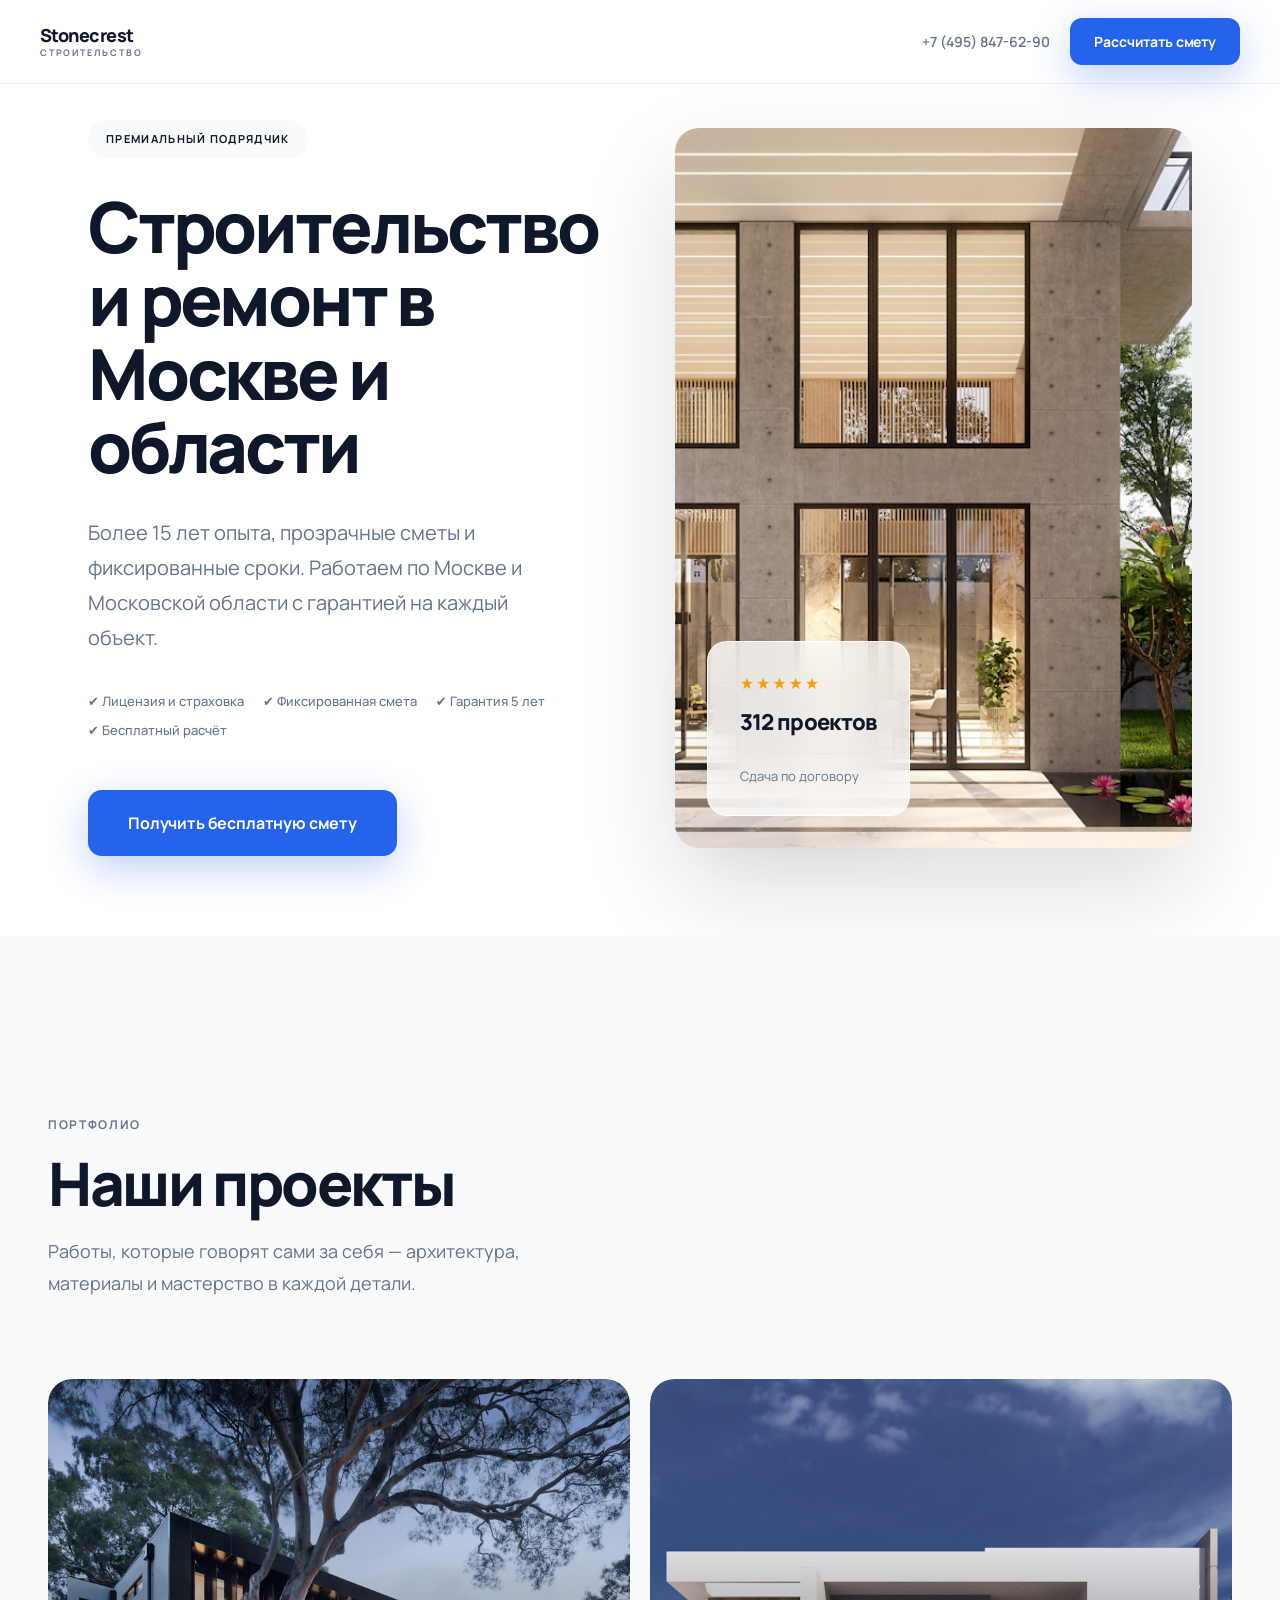
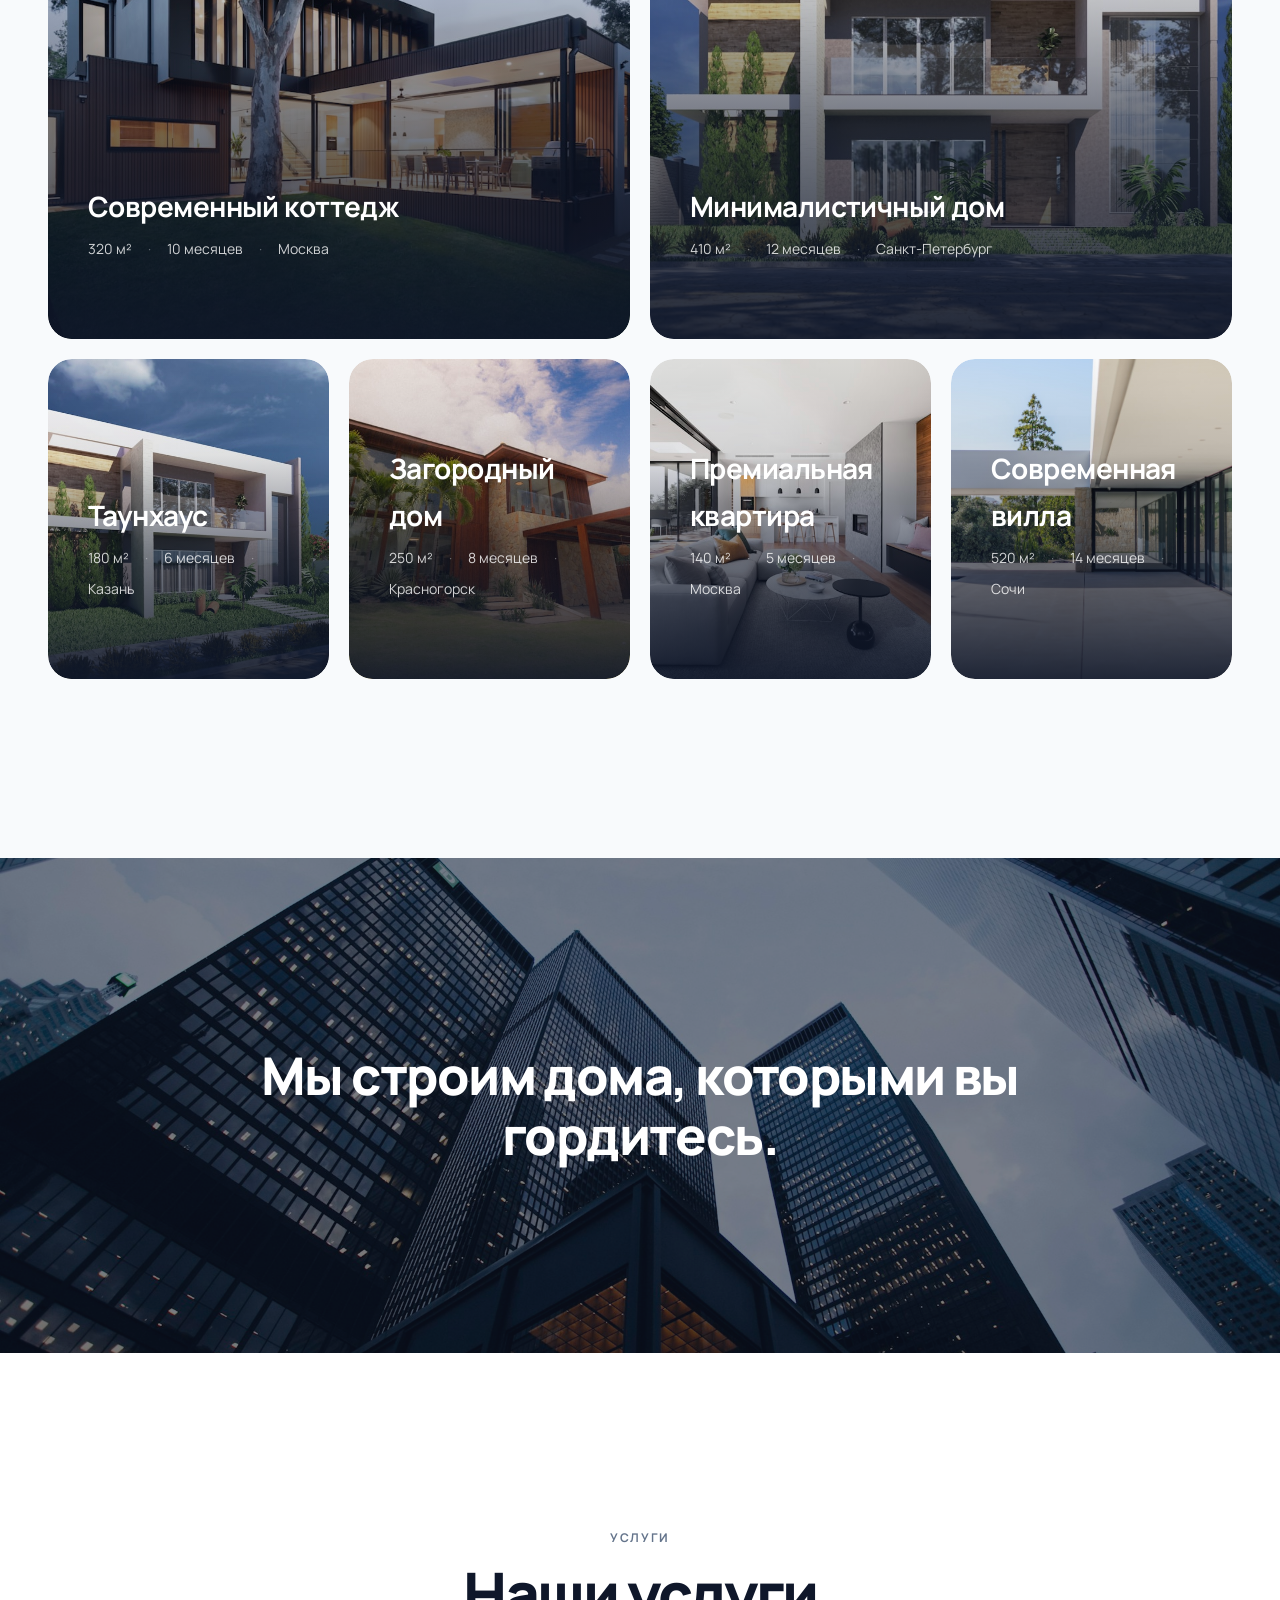
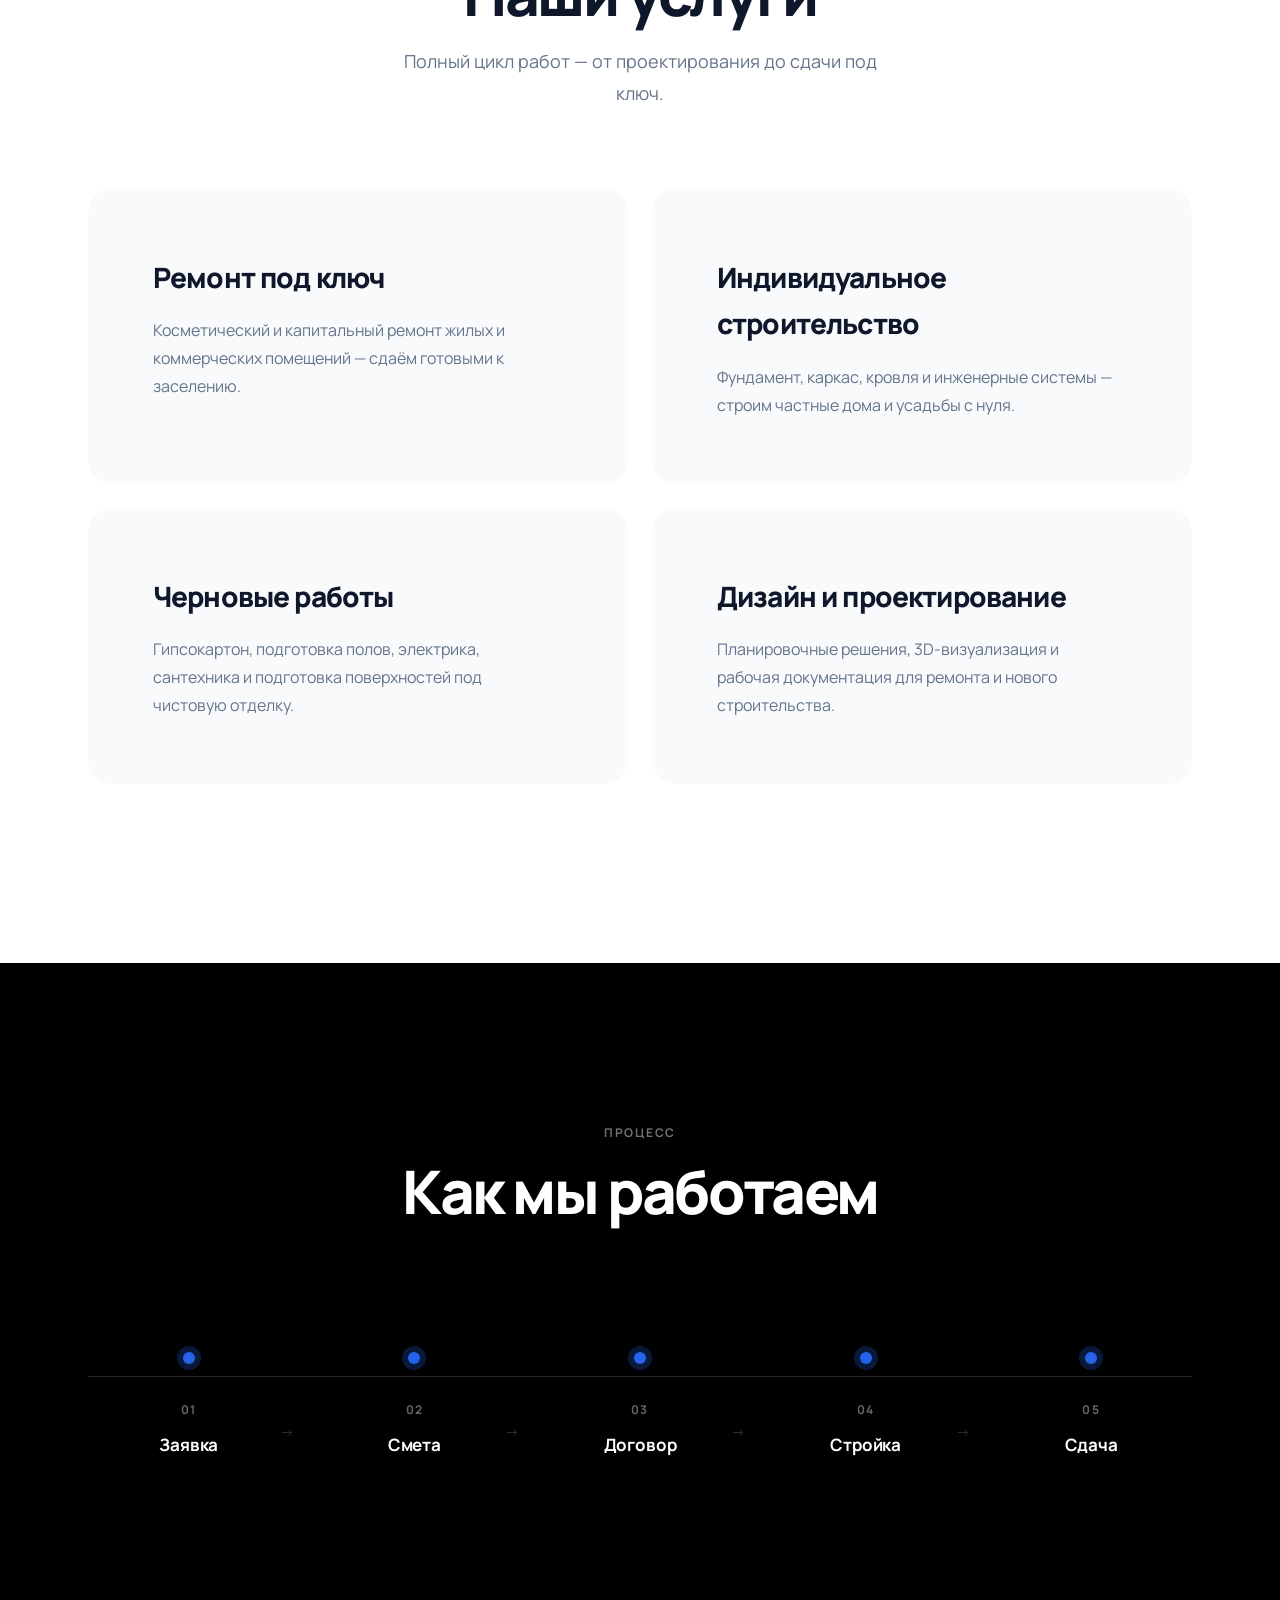
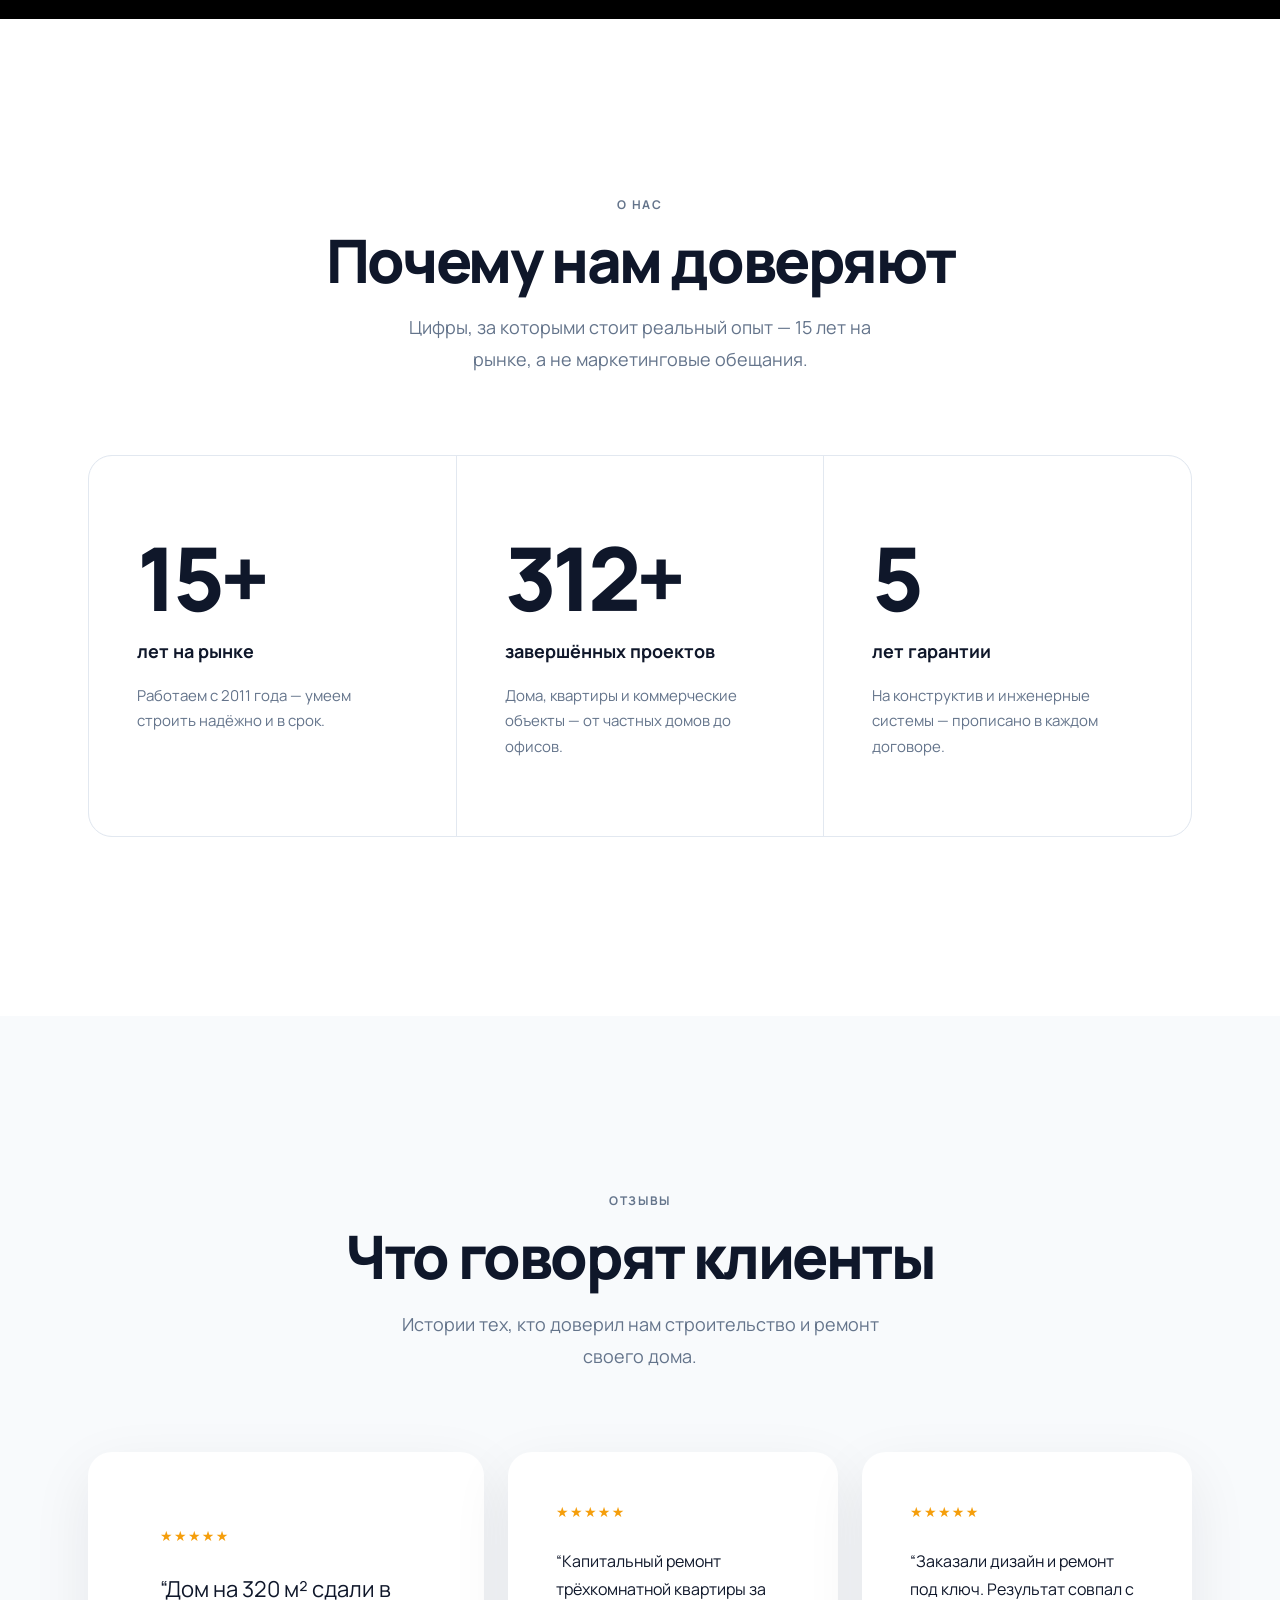
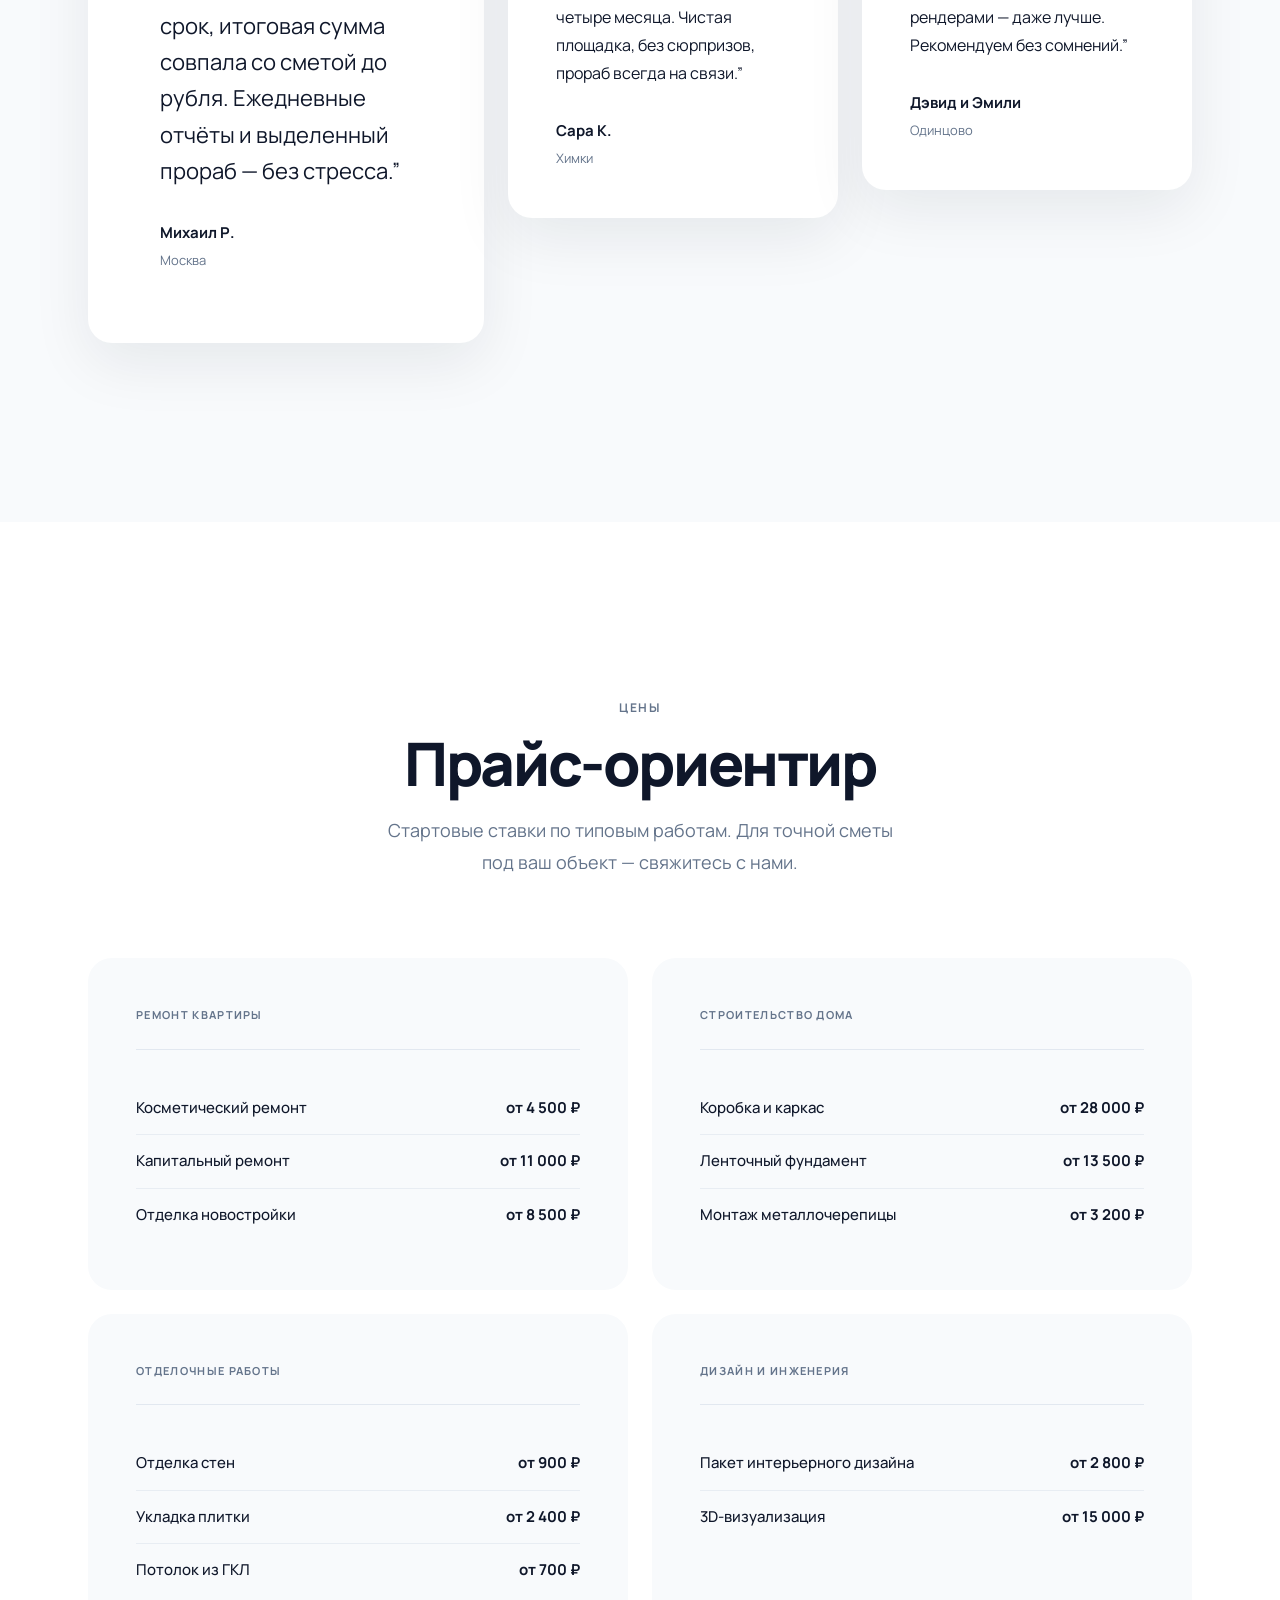
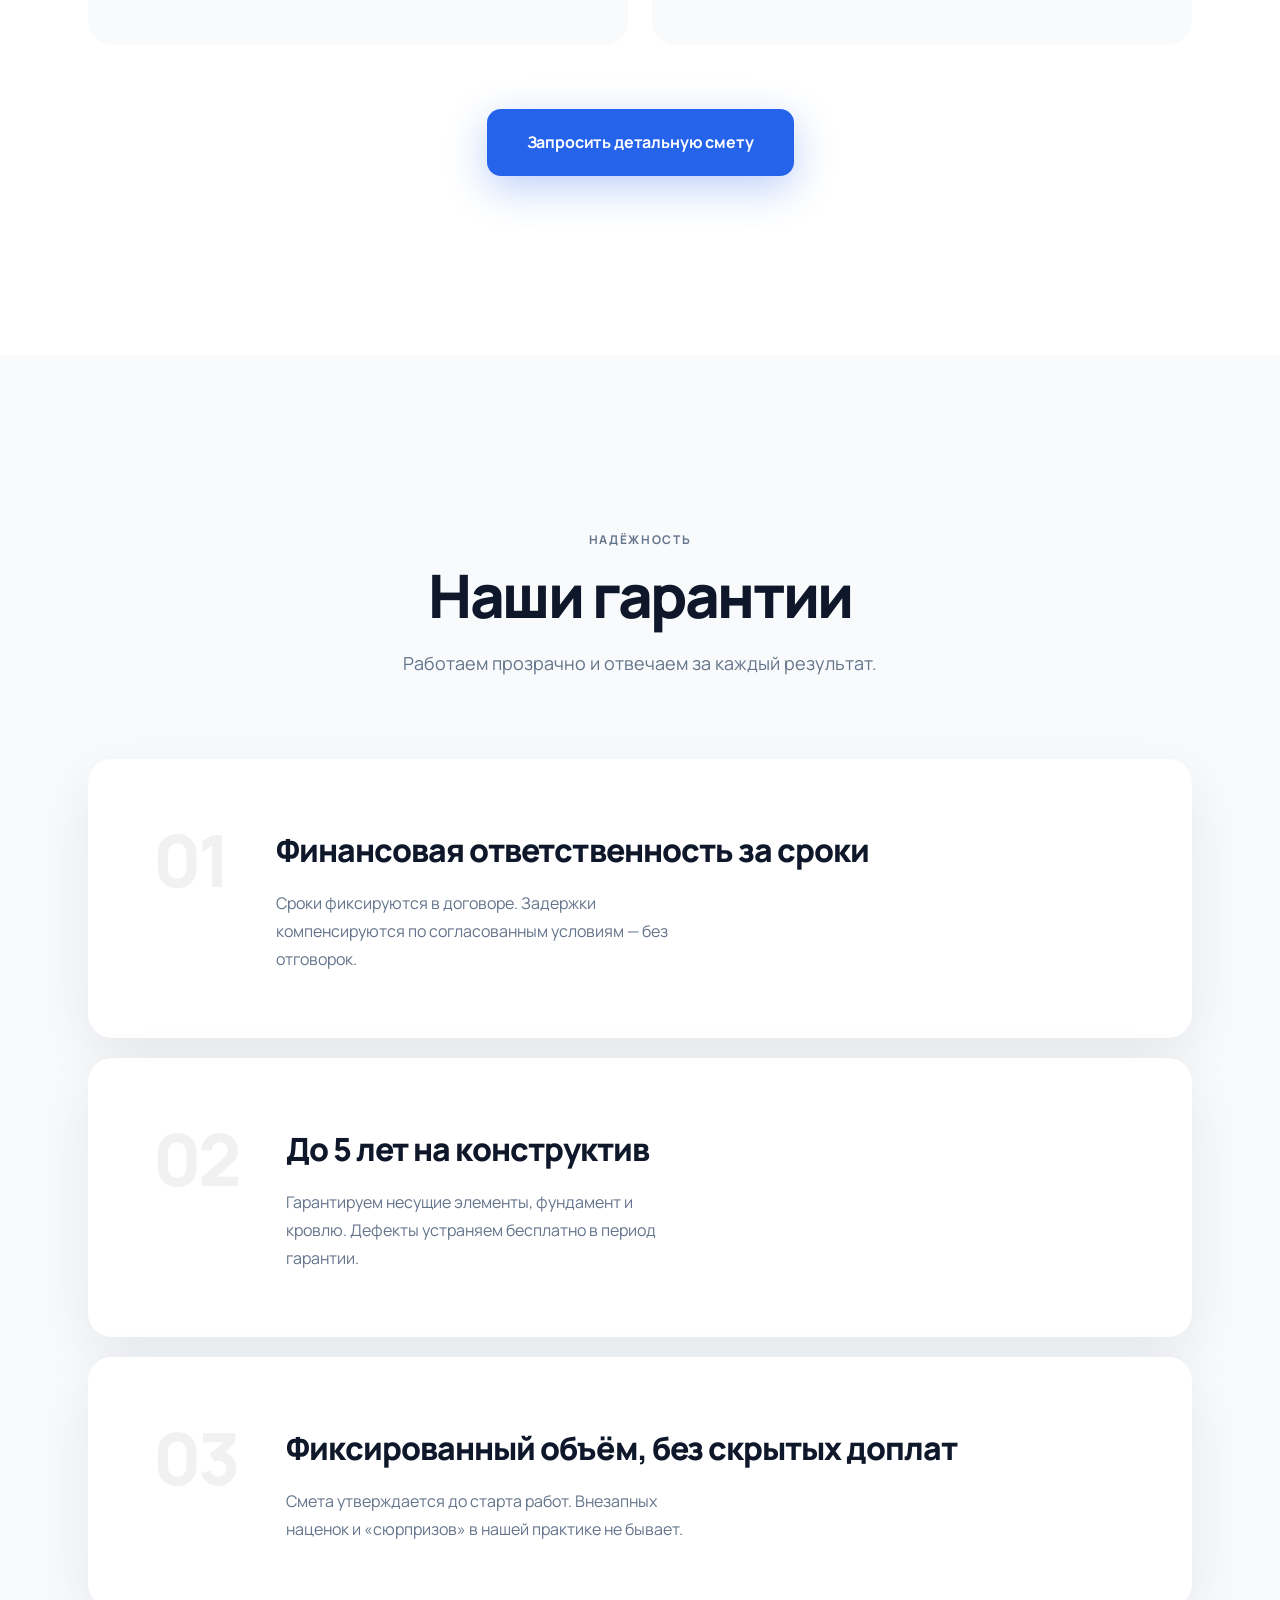
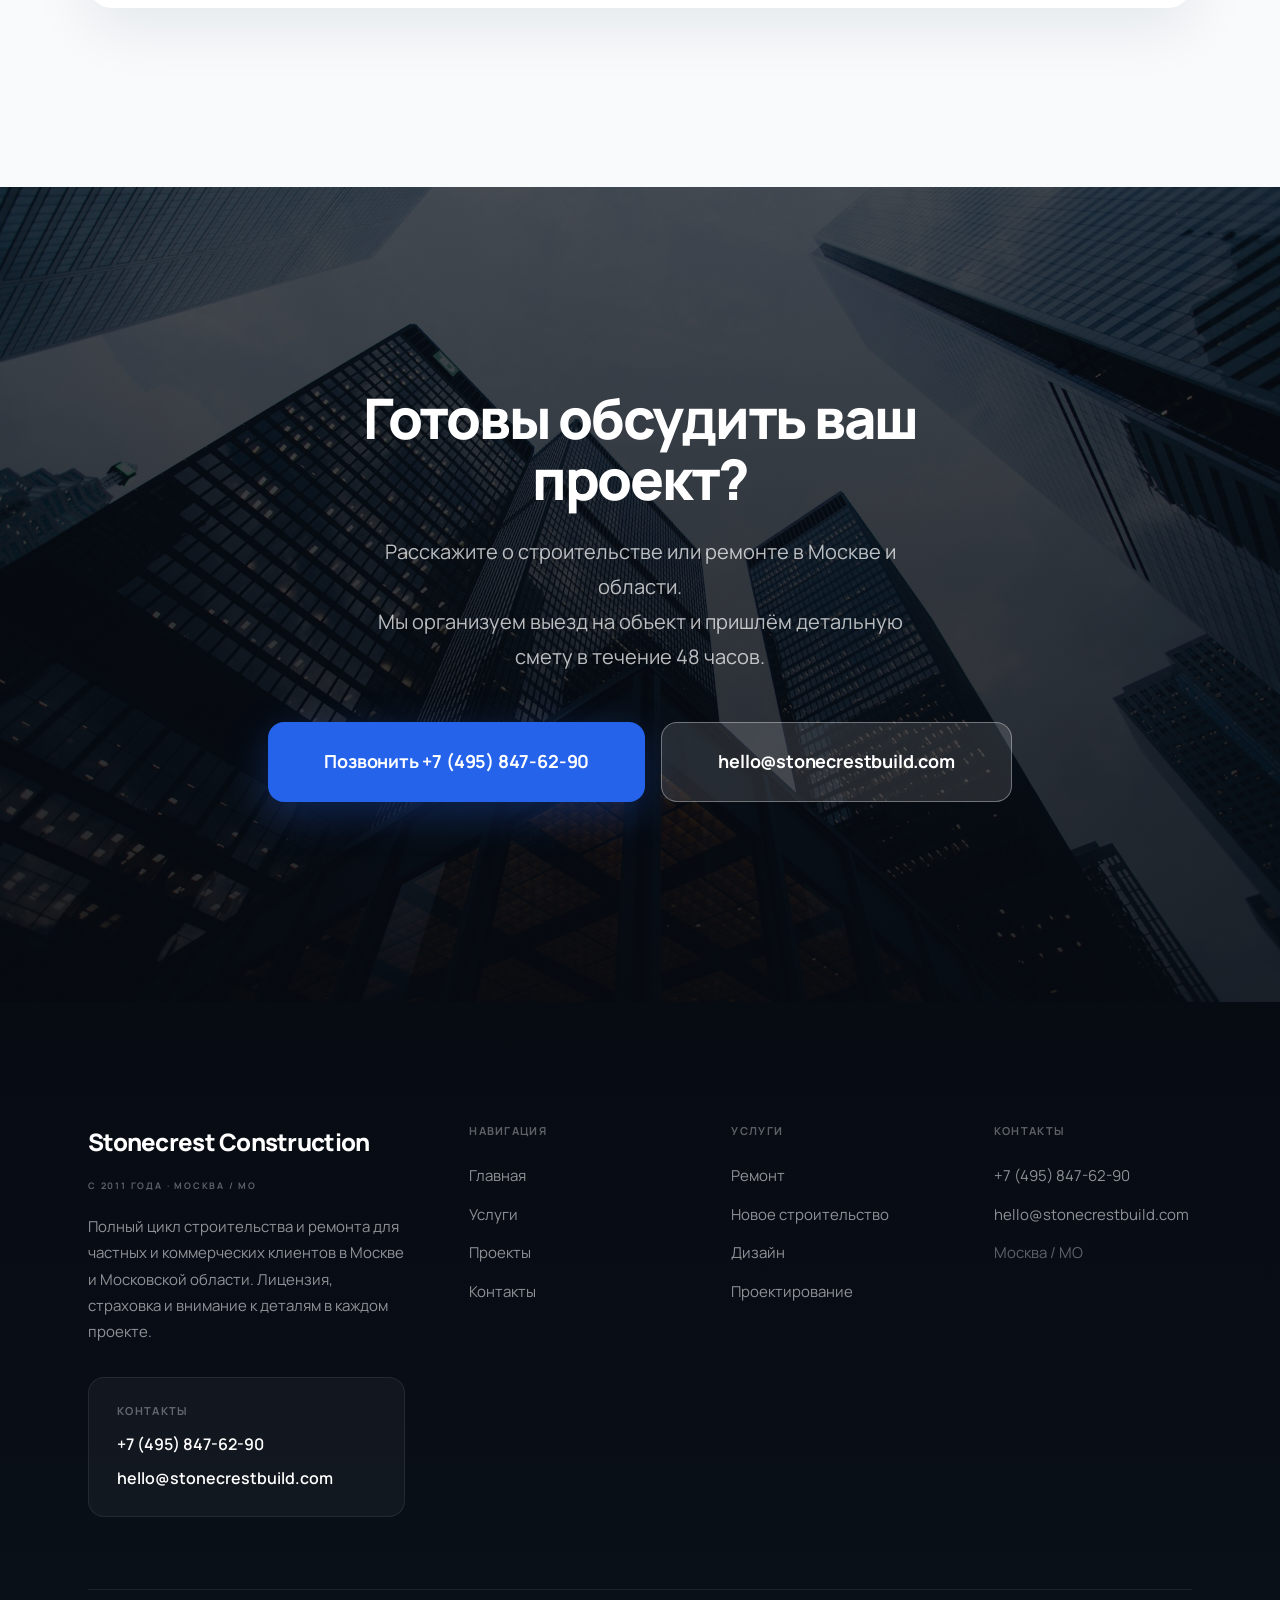
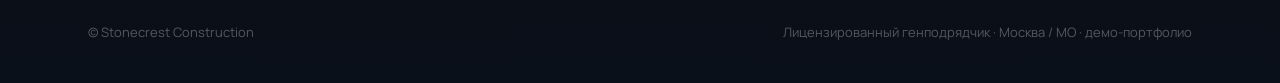
==== commit 35cee86d: "Localize RU demo to Moscow market Co-authored-by: Cursor <cursoragent@cursor.com>" ====
--- a/ru/index.html
+++ b/ru/index.html
@@ -3,10 +3,11 @@
 <head>
   <meta charset="UTF-8">
   <meta name="viewport" content="width=device-width, initial-scale=1.0">
-  <title>Stonecrest Construction — Строительство и ремонт под ключ</title>
-
-  <meta property="og:title" content="Stonecrest Construction — Строительство и ремонт под ключ">
-  <meta property="og:description" content="Премиальное строительство и ремонт с прозрачными сметами, фиксированными сроками и гарантией 5 лет.">
+  <title>Stonecrest Construction — Строительство и ремонт в Москве и МО</title>
+  <meta name="description" content="Stonecrest — строительство и ремонт под ключ в Москве и Московской области. Прозрачные сметы, фиксированные сроки и гарантия 5 лет.">
+
+  <meta property="og:title" content="Stonecrest Construction — Строительство и ремонт в Москве и МО">
+  <meta property="og:description" content="Премиальное строительство и ремонт в Москве и области — прозрачные сметы, фиксированные сроки и гарантия 5 лет.">
   <meta property="og:type" content="website">
   <meta property="og:url" content="https://stonecrestco.vercel.app/ru/">
 
@@ -24,10 +25,10 @@
     <div class="container header__inner">
       <a href="/ru/" class="logo">
         <span class="logo__name">Stonecrest</span>
-        <span class="logo__tag">Construction</span>
+        <span class="logo__tag">Строительство</span>
       </a>
       <div class="header__contacts">
-        <a href="tel:+13128476290" class="header__phone">+1 (312) 847-6290</a>
+        <a href="tel:+74958476290" class="header__phone">+7 (495) 847-62-90</a>
         <a href="/ru/#contacts" class="btn btn--primary btn--header">Рассчитать смету</a>
       </div>
     </div>
@@ -40,8 +41,8 @@
       <div class="container hero__inner">
         <div class="hero__content">
           <span class="badge badge--hero">Премиальный подрядчик</span>
-          <h1 class="hero__title">Строительство и ремонт под ключ</h1>
-          <p class="hero__subtitle">Более 15 лет опыта, прозрачные сметы и фиксированные сроки. Лицензированная компания с гарантией на каждый объект.</p>
+          <h1 class="hero__title">Строительство и ремонт в Москве и области</h1>
+          <p class="hero__subtitle">Более 15 лет опыта, прозрачные сметы и фиксированные сроки. Работаем по Москве и Московской области с гарантией на каждый объект.</p>
           <ul class="hero__features">
             <li class="hero__feature">✔ Лицензия и страховка</li>
             <li class="hero__feature">✔ Фиксированная смета</li>
@@ -83,7 +84,7 @@
             <img class="project-card__img" src="/images/project-1.jpg" alt="Современный коттедж" loading="lazy" width="800" height="560">
             <div class="project-card__overlay">
               <h3 class="project-card__title">Современный коттедж</h3>
-              <p class="project-card__meta"><span>320 м²</span><span>10 месяцев</span><span>Austin, TX</span></p>
+              <p class="project-card__meta"><span>320 м²</span><span>10 месяцев</span><span>Москва</span></p>
               <a href="/ru/#projects" class="project-card__link">Смотреть проект →</a>
             </div>
           </article>
@@ -91,7 +92,7 @@
             <img class="project-card__img" src="/images/project-2.jpg" alt="Минималистичный дом" loading="lazy" width="800" height="560">
             <div class="project-card__overlay">
               <h3 class="project-card__title">Минималистичный дом</h3>
-              <p class="project-card__meta"><span>410 м²</span><span>12 месяцев</span><span>Denver, CO</span></p>
+              <p class="project-card__meta"><span>410 м²</span><span>12 месяцев</span><span>Санкт-Петербург</span></p>
               <a href="/ru/#projects" class="project-card__link">Смотреть проект →</a>
             </div>
           </article>
@@ -99,7 +100,7 @@
             <img class="project-card__img" src="/images/project-3.jpg" alt="Таунхаус" loading="lazy" width="480" height="320">
             <div class="project-card__overlay">
               <h3 class="project-card__title">Таунхаус</h3>
-              <p class="project-card__meta"><span>180 м²</span><span>6 месяцев</span><span>Seattle, WA</span></p>
+              <p class="project-card__meta"><span>180 м²</span><span>6 месяцев</span><span>Казань</span></p>
               <a href="/ru/#projects" class="project-card__link">Смотреть →</a>
             </div>
           </article>
@@ -107,7 +108,7 @@
             <img class="project-card__img" src="/images/project-4.jpg" alt="Загородный дом" loading="lazy" width="480" height="320">
             <div class="project-card__overlay">
               <h3 class="project-card__title">Загородный дом</h3>
-              <p class="project-card__meta"><span>250 м²</span><span>8 месяцев</span><span>Nashville, TN</span></p>
+              <p class="project-card__meta"><span>250 м²</span><span>8 месяцев</span><span>Красногорск</span></p>
               <a href="/ru/#projects" class="project-card__link">Смотреть →</a>
             </div>
           </article>
@@ -115,7 +116,7 @@
             <img class="project-card__img" src="/images/project-5.jpg" alt="Премиальная квартира" loading="lazy" width="480" height="320">
             <div class="project-card__overlay">
               <h3 class="project-card__title">Премиальная квартира</h3>
-              <p class="project-card__meta"><span>140 м²</span><span>5 месяцев</span><span>Chicago, IL</span></p>
+              <p class="project-card__meta"><span>140 м²</span><span>5 месяцев</span><span>Москва</span></p>
               <a href="/ru/#projects" class="project-card__link">Смотреть →</a>
             </div>
           </article>
@@ -123,7 +124,7 @@
             <img class="project-card__img" src="/images/project-6.jpg" alt="Современная вилла" loading="lazy" width="480" height="320">
             <div class="project-card__overlay">
               <h3 class="project-card__title">Современная вилла</h3>
-              <p class="project-card__meta"><span>520 м²</span><span>14 месяцев</span><span>Miami, FL</span></p>
+              <p class="project-card__meta"><span>520 м²</span><span>14 месяцев</span><span>Сочи</span></p>
               <a href="/ru/#projects" class="project-card__link">Смотреть →</a>
             </div>
           </article>
@@ -252,19 +253,19 @@
             <p class="review-card__stars" aria-label="5 из 5">★★★★★</p>
             <p class="review-card__text">&ldquo;Дом на 320 м² сдали в срок, итоговая сумма совпала со сметой до рубля. Ежедневные отчёты и выделенный прораб — без стресса.&rdquo;</p>
             <p class="review-card__name">Михаил Р.</p>
-            <p class="review-card__city">Lake County, IL</p>
+            <p class="review-card__city">Москва</p>
           </article>
           <article class="review-card">
             <p class="review-card__stars" aria-label="5 из 5">★★★★★</p>
             <p class="review-card__text">&ldquo;Капитальный ремонт трёхкомнатной квартиры за четыре месяца. Чистая площадка, без сюрпризов, прораб всегда на связи.&rdquo;</p>
             <p class="review-card__name">Сара К.</p>
-            <p class="review-card__city">Chicago, IL</p>
+            <p class="review-card__city">Химки</p>
           </article>
           <article class="review-card">
             <p class="review-card__stars" aria-label="5 из 5">★★★★★</p>
             <p class="review-card__text">&ldquo;Заказали дизайн и ремонт под ключ. Результат совпал с рендерами — даже лучше. Рекомендуем без сомнений.&rdquo;</p>
             <p class="review-card__name">Дэвид и Эмили</p>
-            <p class="review-card__city">Evanston, IL</p>
+            <p class="review-card__city">Одинцово</p>
           </article>
         </div>
       </div>
@@ -353,9 +354,9 @@
       <div class="cta__overlay" aria-hidden="true"></div>
       <div class="container cta__content">
         <h2 class="cta__title">Готовы обсудить ваш проект?</h2>
-        <p class="cta__text">Расскажите о строительстве или ремонте.<br>Мы организуем выезд на объект и пришлём детальную смету в течение 48 часов.</p>
+        <p class="cta__text">Расскажите о строительстве или ремонте в Москве и области.<br>Мы организуем выезд на объект и пришлём детальную смету в течение 48 часов.</p>
         <div class="cta__actions">
-          <a href="tel:+13128476290" class="btn btn--primary btn--xl">Позвонить +1 (312) 847-6290</a>
+          <a href="tel:+74958476290" class="btn btn--primary btn--xl">Позвонить +7 (495) 847-62-90</a>
           <a href="mailto:hello@stonecrestbuild.com" class="btn btn--outline btn--xl">hello@stonecrestbuild.com</a>
         </div>
       </div>
@@ -369,11 +370,11 @@
       <div class="footer__grid">
         <div class="footer__col footer__col--brand">
           <p class="footer__brand">Stonecrest Construction</p>
-          <p class="footer__tag">С 2011 года</p>
-          <p class="footer__desc">Полный цикл строительства и ремонта для частных и коммерческих клиентов. Лицензия, страховка и внимание к деталям в каждом проекте.</p>
+          <p class="footer__tag">С 2011 года · Москва / МО</p>
+          <p class="footer__desc">Полный цикл строительства и ремонта для частных и коммерческих клиентов в Москве и Московской области. Лицензия, страховка и внимание к деталям в каждом проекте.</p>
           <div class="footer__contact-box">
             <p class="footer__heading">Контакты</p>
-            <a href="tel:+13128476290" class="footer__contact-link">+1 (312) 847-6290</a>
+            <a href="tel:+74958476290" class="footer__contact-link">+7 (495) 847-62-90</a>
             <a href="mailto:hello@stonecrestbuild.com" class="footer__contact-link">hello@stonecrestbuild.com</a>
           </div>
         </div>
@@ -398,15 +399,15 @@
         <div class="footer__col">
           <p class="footer__heading">Контакты</p>
           <nav class="footer__links" aria-label="Контакты">
-            <a href="tel:+13128476290" class="footer__link">+1 (312) 847-6290</a>
+            <a href="tel:+74958476290" class="footer__link">+7 (495) 847-62-90</a>
             <a href="mailto:hello@stonecrestbuild.com" class="footer__link">hello@stonecrestbuild.com</a>
-            <span class="footer__link footer__link--muted">Демо-бренд · портфолио</span>
+            <span class="footer__link footer__link--muted">Москва / МО</span>
           </nav>
         </div>
       </div>
       <div class="footer__bottom">
         <p class="footer__copy">&copy; Stonecrest Construction</p>
-        <p class="footer__credit">Лицензированный генподрядчик · демо-портфолио</p>
+        <p class="footer__credit">Лицензированный генподрядчик · Москва / МО · демо-портфолио</p>
       </div>
     </div>
   </footer>
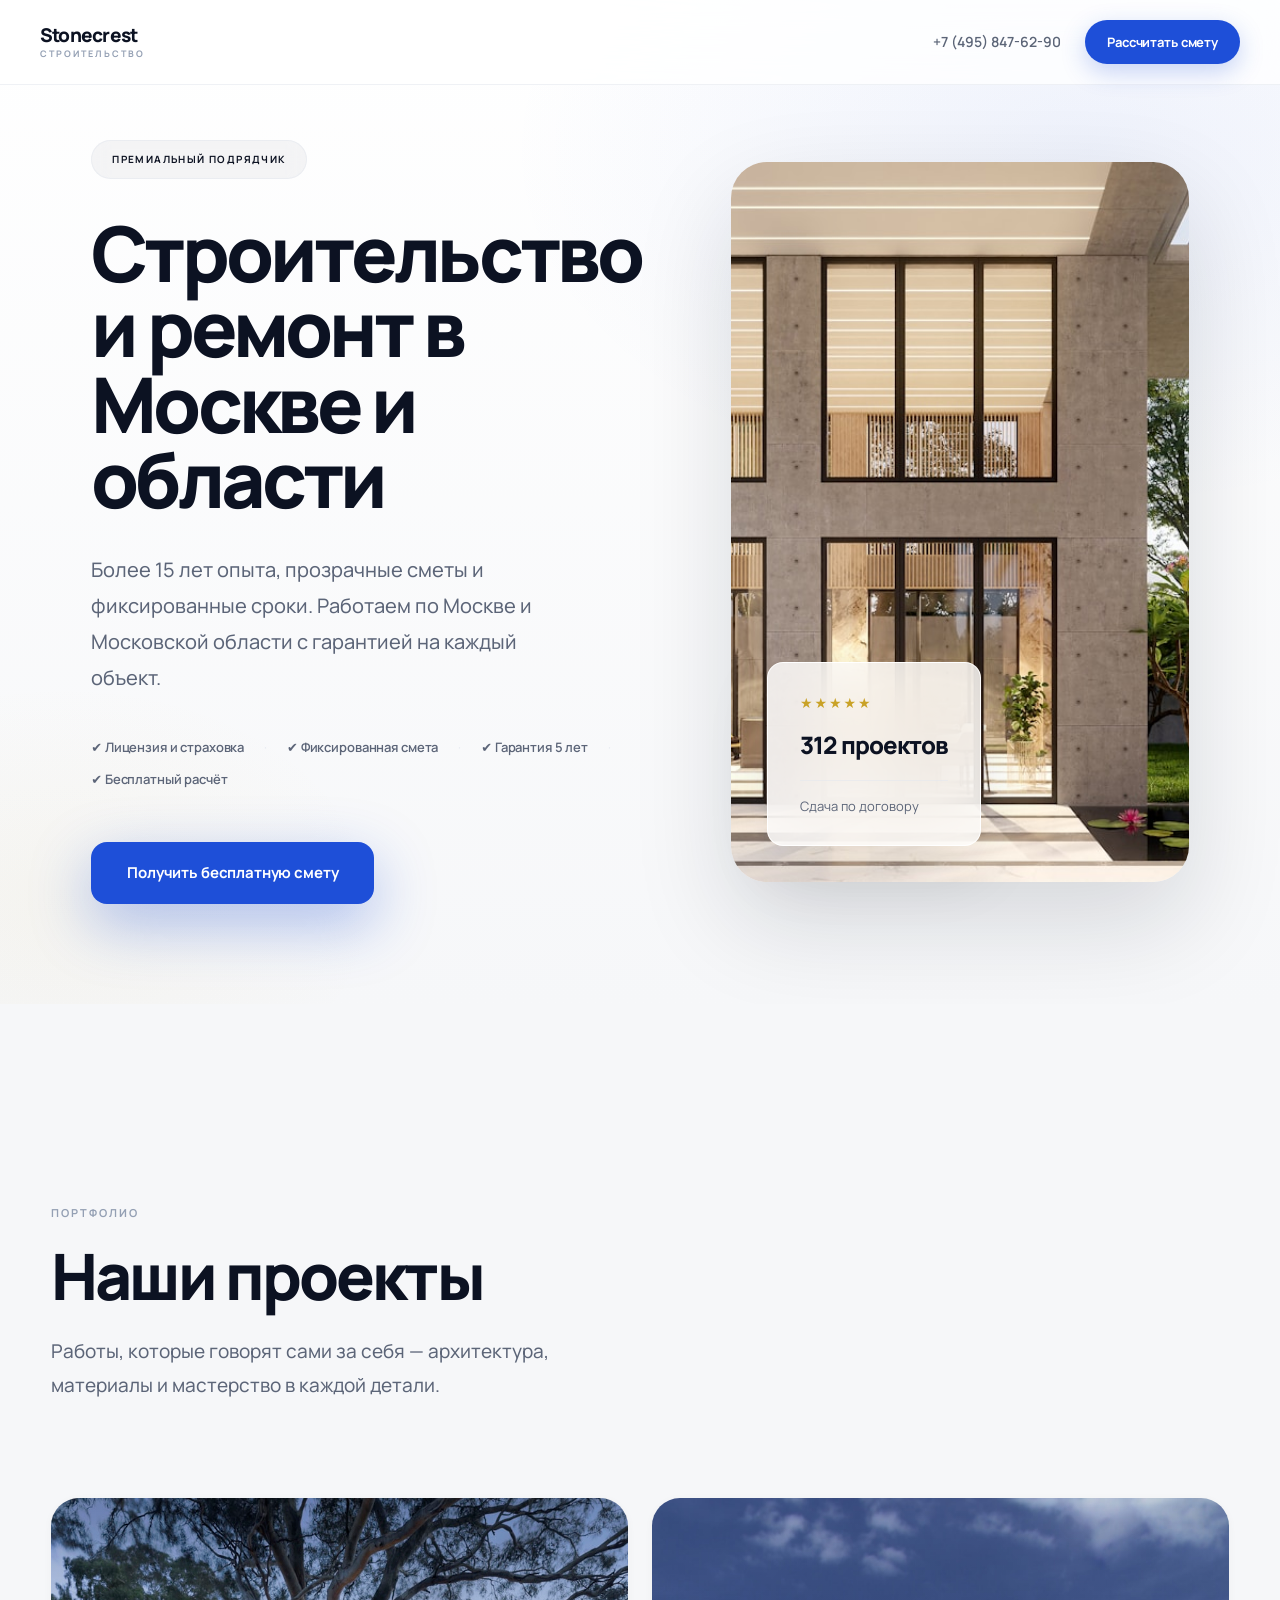
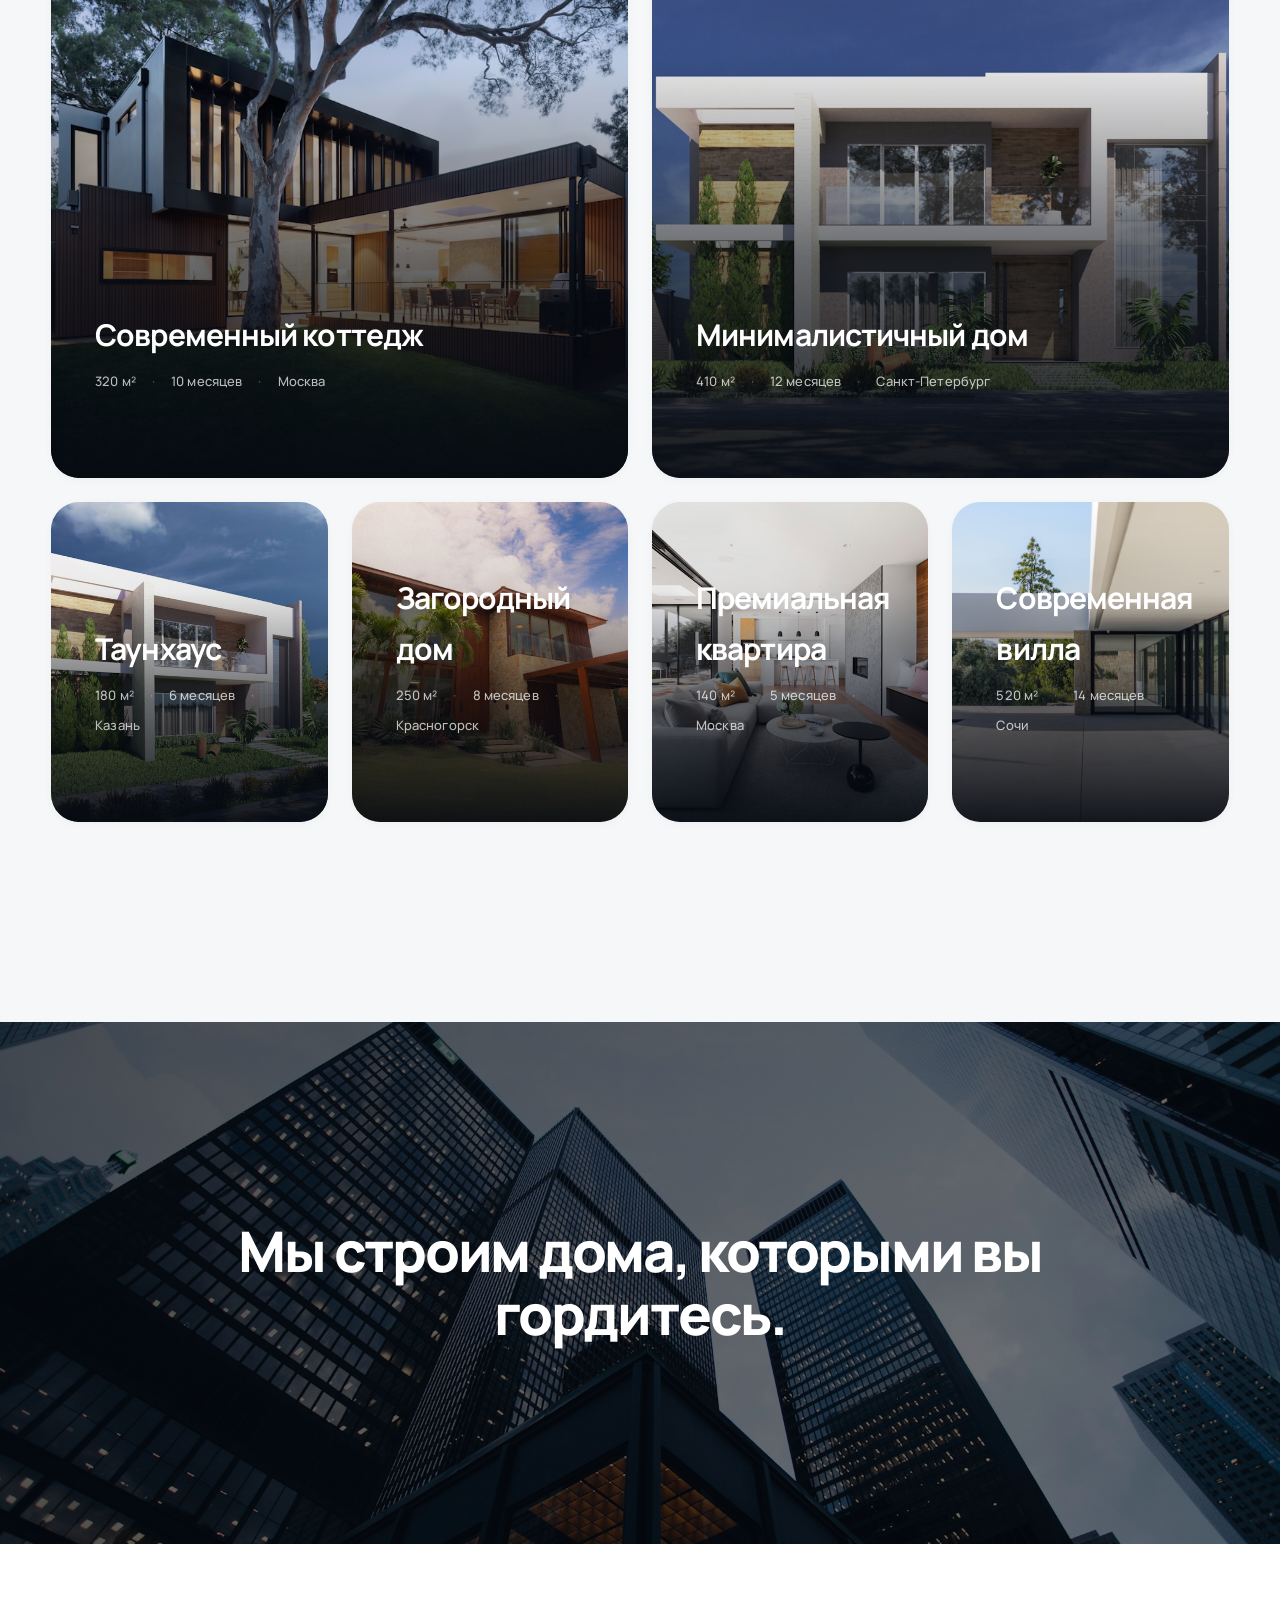
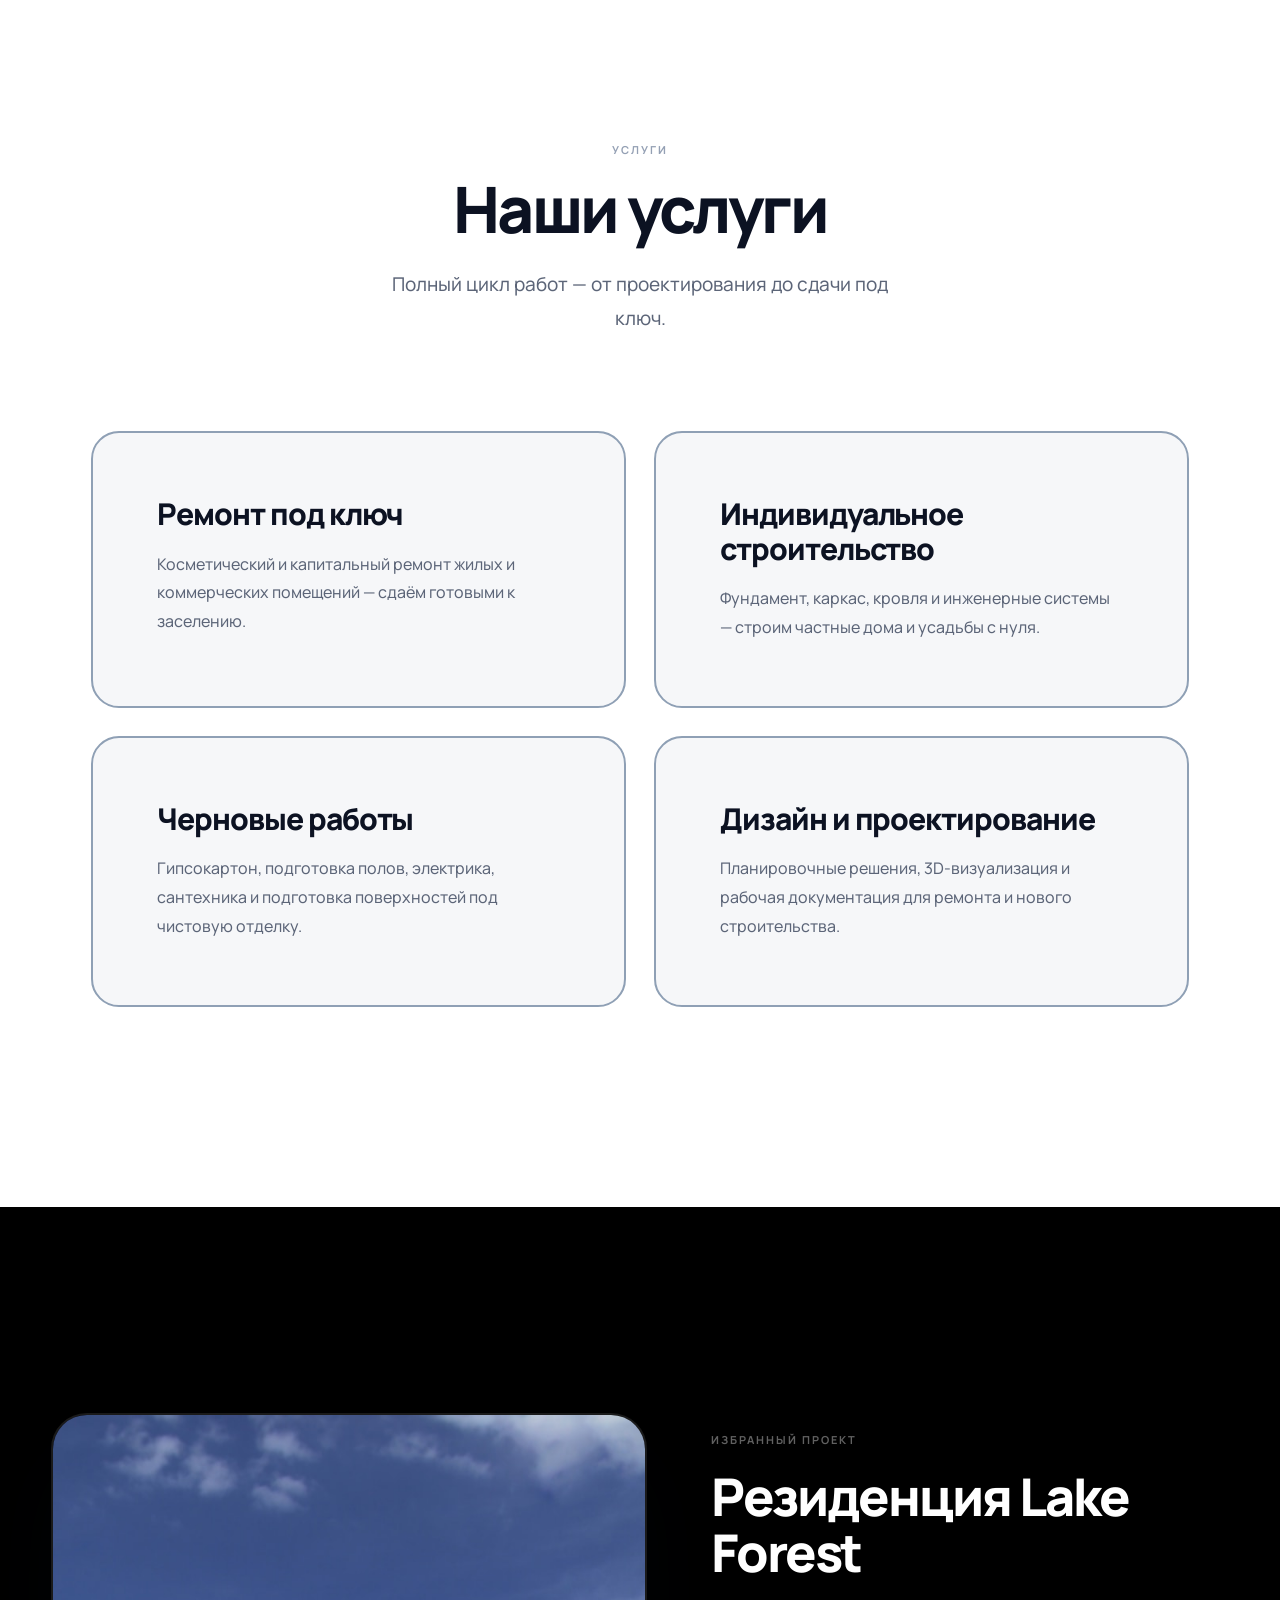
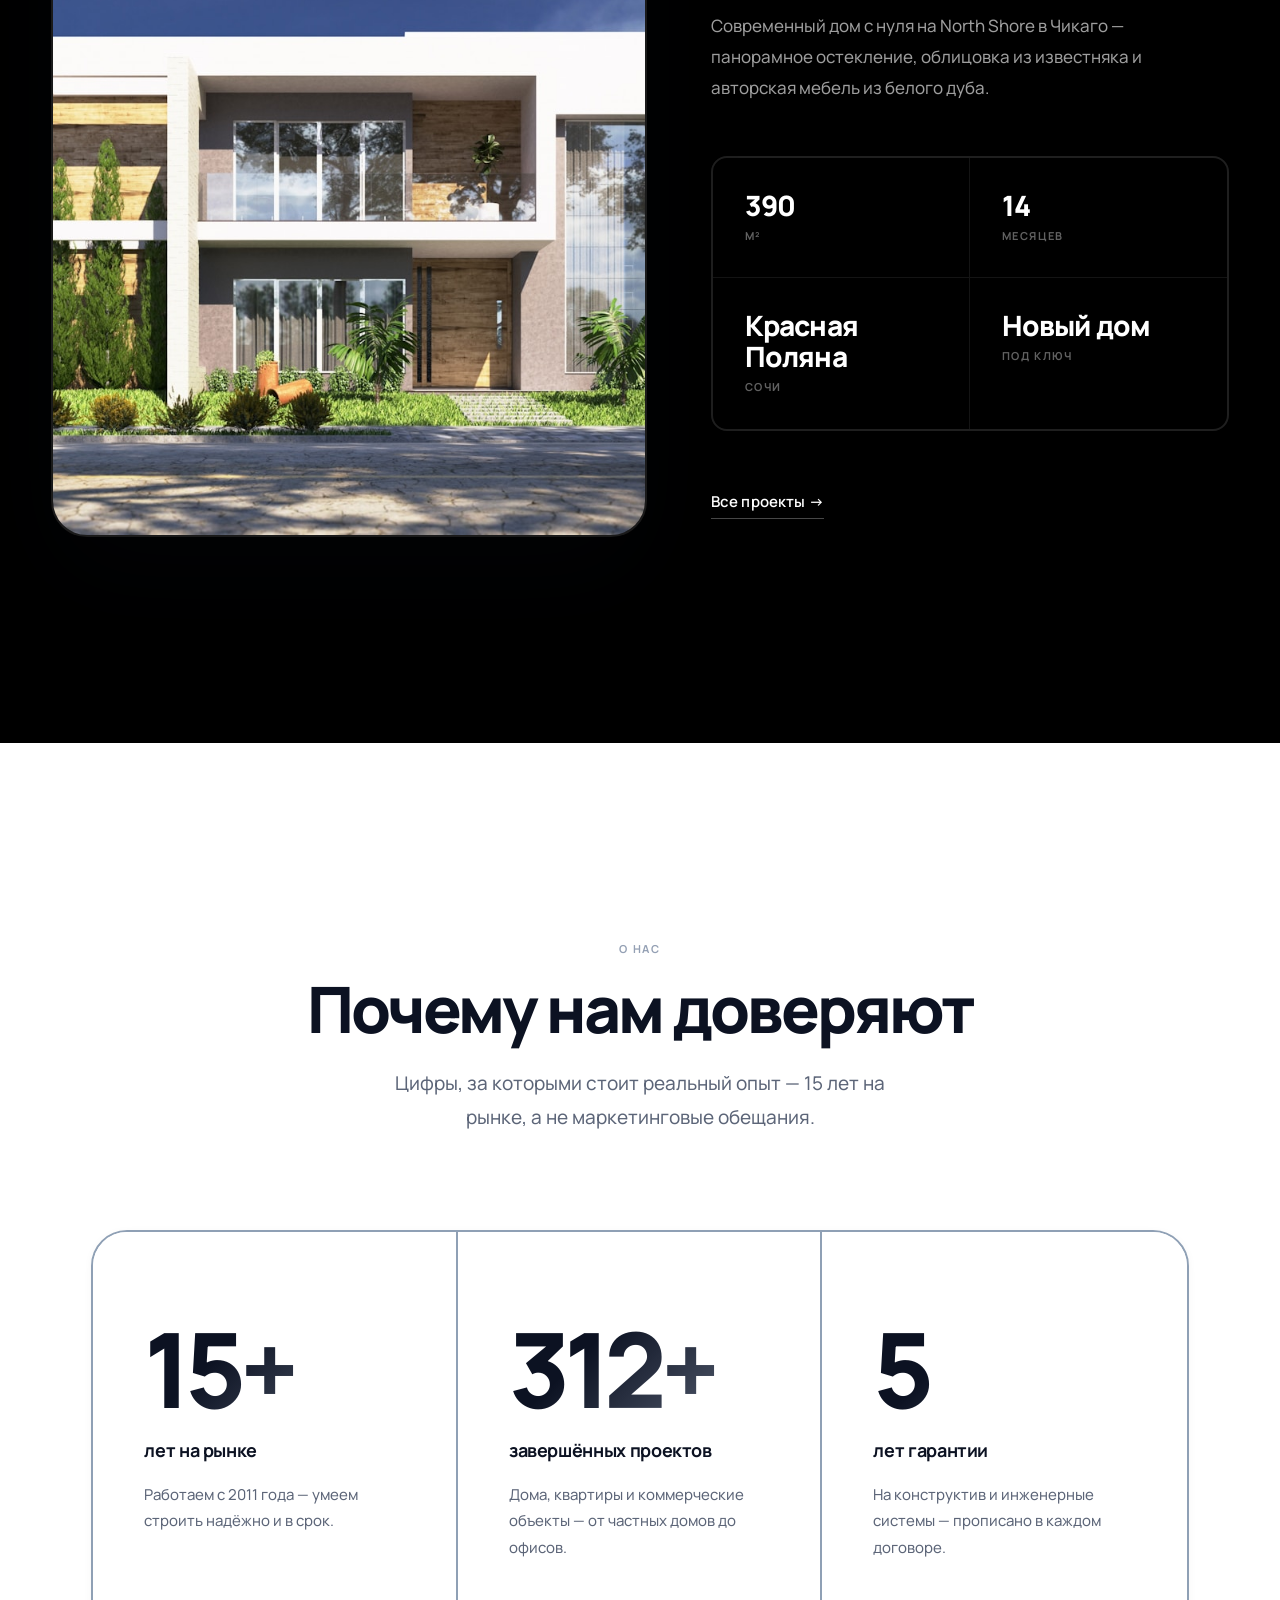
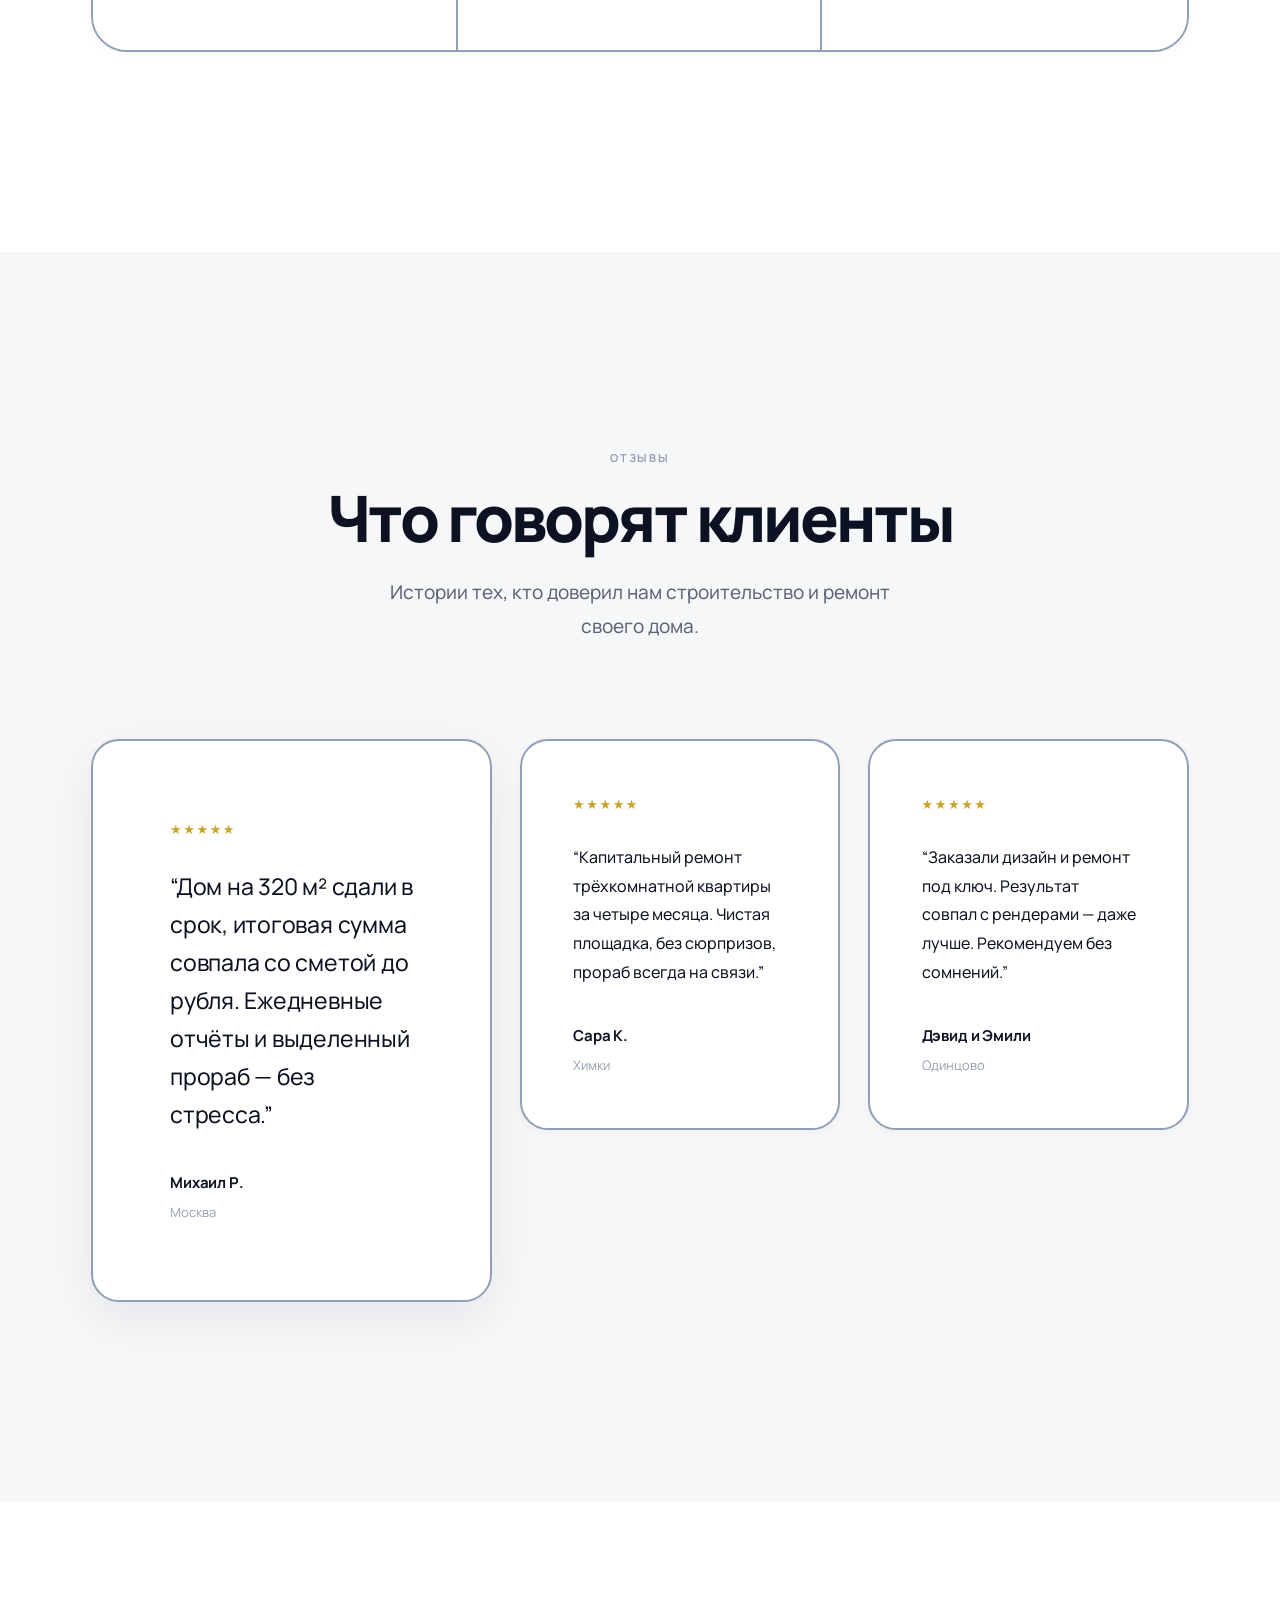
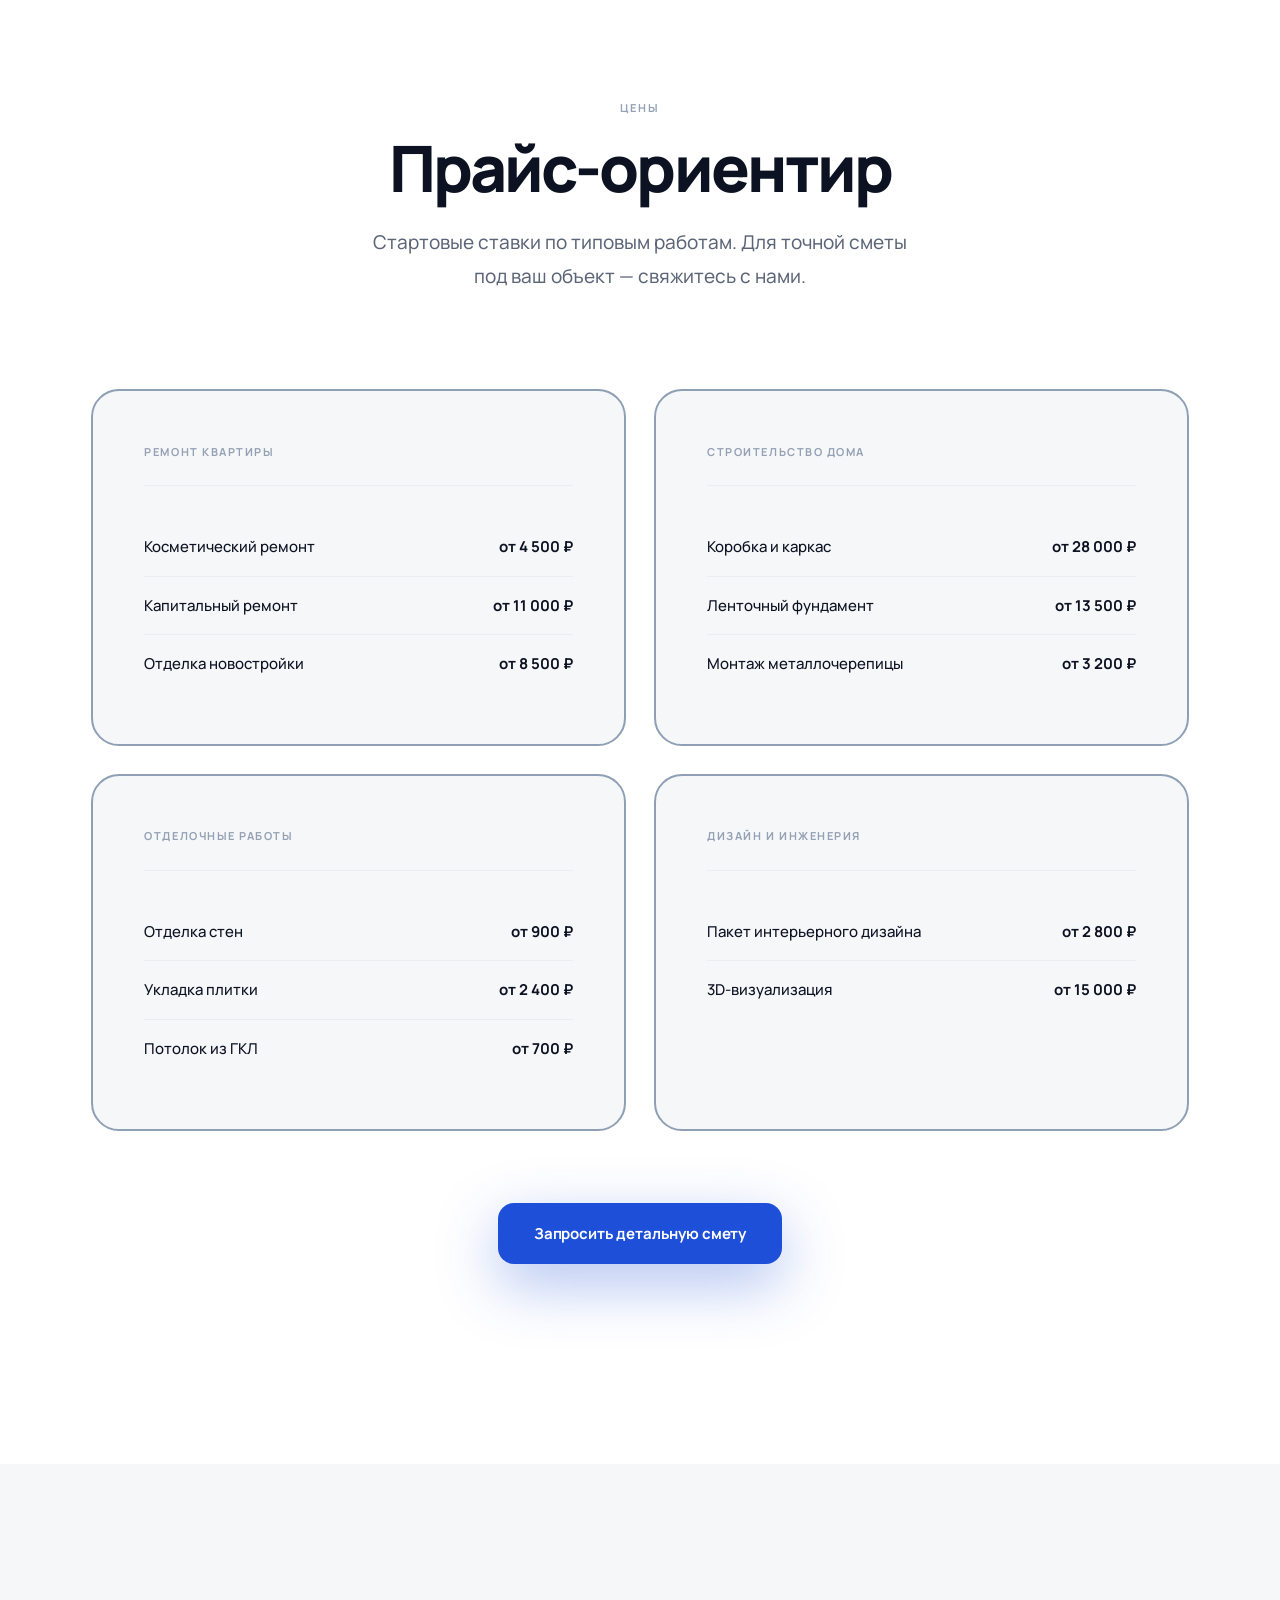
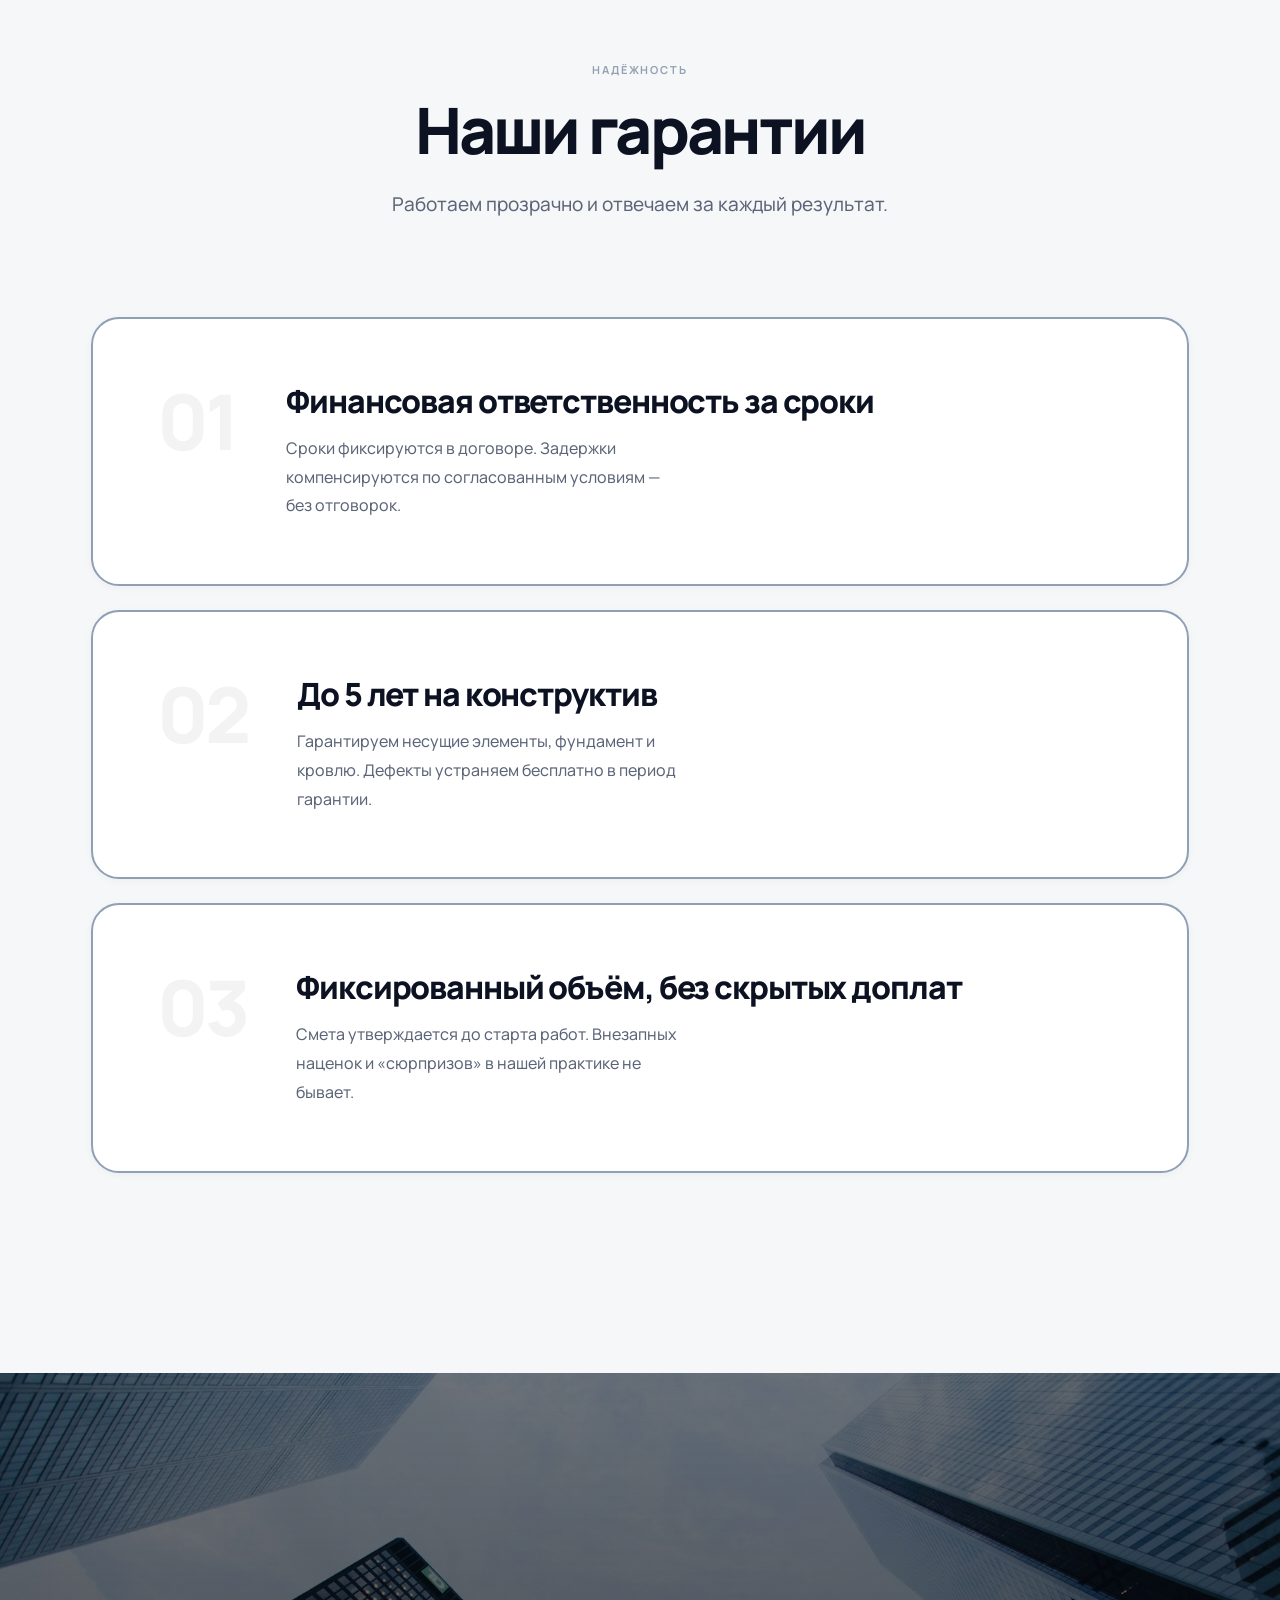
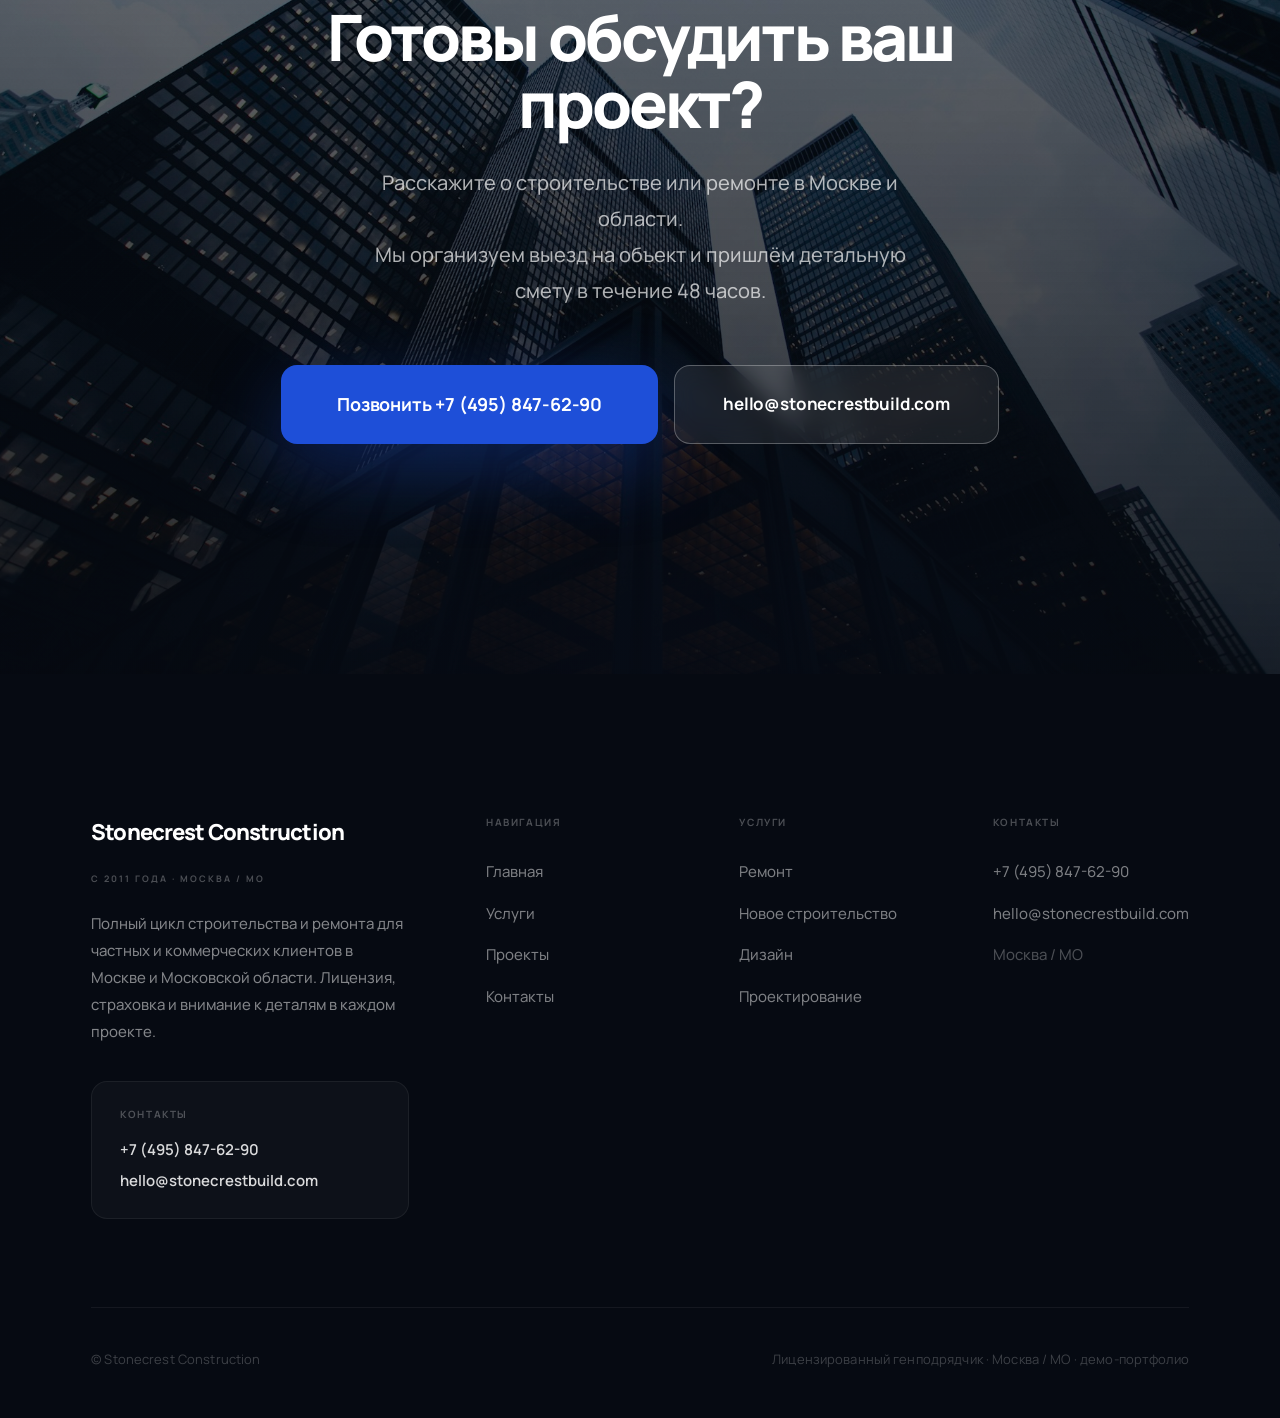
==== commit 24beb797: "pizda" ====
--- a/ru/index.html
+++ b/ru/index.html
@@ -11,32 +11,28 @@
   <meta property="og:type" content="website">
   <meta property="og:url" content="https://stonecrestco.vercel.app/ru/">
 
-  <link rel="icon" type="image/png" href="/favicon.png">
-  <link rel="apple-touch-icon" href="/favicon.png">
+  <link rel="icon" type="image/png" href="../favicon.png">
+  <link rel="apple-touch-icon" href="../favicon.png">
   <link rel="preconnect" href="https://fonts.googleapis.com">
   <link rel="preconnect" href="https://fonts.gstatic.com" crossorigin>
   <link href="https://fonts.googleapis.com/css2?family=Manrope:wght@400;500;600;700;800&display=swap" rel="stylesheet">
-  <link rel="stylesheet" href="/style.css">
+  <link rel="stylesheet" href="../style.css">
 </head>
 <body>
-
-  <!-- ========== HEADER ========== -->
   <header class="header">
     <div class="container header__inner">
-      <a href="/ru/" class="logo">
+      <a href="index.html" class="logo">
         <span class="logo__name">Stonecrest</span>
         <span class="logo__tag">Строительство</span>
       </a>
       <div class="header__contacts">
         <a href="tel:+74958476290" class="header__phone">+7 (495) 847-62-90</a>
-        <a href="/ru/#contacts" class="btn btn--primary btn--header">Рассчитать смету</a>
+        <a href="#contacts" class="btn btn--primary btn--header">Рассчитать смету</a>
       </div>
     </div>
   </header>
 
   <main>
-
-    <!-- ========== HERO ========== -->
     <section class="hero animate-in">
       <div class="container hero__inner">
         <div class="hero__content">
@@ -50,13 +46,13 @@
             <li class="hero__feature">✔ Бесплатный расчёт</li>
           </ul>
           <div class="hero__actions">
-            <a href="/ru/#contacts" class="btn btn--primary">Получить бесплатную смету</a>
+            <a href="#contacts" class="btn btn--primary">Получить бесплатную смету</a>
           </div>
         </div>
         <div class="hero__media">
           <img
             class="hero__image"
-            src="/images/hero.jpg"
+            src="../images/hero.jpg"
             alt="Современный минималистичный дом"
             width="640"
             height="720"
@@ -70,8 +66,6 @@
         </div>
       </div>
     </section>
-
-    <!-- ========== PROJECTS ========== -->
     <section class="projects animate-in" id="projects">
       <div class="container container--wide">
         <header class="section-head section-head--left">
@@ -81,62 +75,60 @@
         </header>
         <div class="projects__grid">
           <article class="project-card project-card--large">
-            <img class="project-card__img" src="/images/project-1.jpg" alt="Современный коттедж" loading="lazy" width="800" height="560">
+            <img class="project-card__img" src="../images/project-1.jpg" alt="Современный коттедж" loading="lazy" width="800" height="560">
             <div class="project-card__overlay">
               <h3 class="project-card__title">Современный коттедж</h3>
               <p class="project-card__meta"><span>320 м²</span><span>10 месяцев</span><span>Москва</span></p>
-              <a href="/ru/#projects" class="project-card__link">Смотреть проект →</a>
+              <a href="#projects" class="project-card__link">Смотреть проект →</a>
             </div>
           </article>
           <article class="project-card project-card--large">
-            <img class="project-card__img" src="/images/project-2.jpg" alt="Минималистичный дом" loading="lazy" width="800" height="560">
+            <img class="project-card__img" src="../images/project-2.jpg" alt="Минималистичный дом" loading="lazy" width="800" height="560">
             <div class="project-card__overlay">
               <h3 class="project-card__title">Минималистичный дом</h3>
               <p class="project-card__meta"><span>410 м²</span><span>12 месяцев</span><span>Санкт-Петербург</span></p>
-              <a href="/ru/#projects" class="project-card__link">Смотреть проект →</a>
+              <a href="#projects" class="project-card__link">Смотреть проект →</a>
             </div>
           </article>
           <article class="project-card">
-            <img class="project-card__img" src="/images/project-3.jpg" alt="Таунхаус" loading="lazy" width="480" height="320">
+            <img class="project-card__img" src="../images/project-3.jpg" alt="Таунхаус" loading="lazy" width="480" height="320">
             <div class="project-card__overlay">
               <h3 class="project-card__title">Таунхаус</h3>
               <p class="project-card__meta"><span>180 м²</span><span>6 месяцев</span><span>Казань</span></p>
-              <a href="/ru/#projects" class="project-card__link">Смотреть →</a>
+              <a href="#projects" class="project-card__link">Смотреть →</a>
             </div>
           </article>
           <article class="project-card">
-            <img class="project-card__img" src="/images/project-4.jpg" alt="Загородный дом" loading="lazy" width="480" height="320">
+            <img class="project-card__img" src="../images/project-4.jpg" alt="Загородный дом" loading="lazy" width="480" height="320">
             <div class="project-card__overlay">
               <h3 class="project-card__title">Загородный дом</h3>
               <p class="project-card__meta"><span>250 м²</span><span>8 месяцев</span><span>Красногорск</span></p>
-              <a href="/ru/#projects" class="project-card__link">Смотреть →</a>
+              <a href="#projects" class="project-card__link">Смотреть →</a>
             </div>
           </article>
           <article class="project-card">
-            <img class="project-card__img" src="/images/project-5.jpg" alt="Премиальная квартира" loading="lazy" width="480" height="320">
+            <img class="project-card__img" src="../images/project-5.jpg" alt="Премиальная квартира" loading="lazy" width="480" height="320">
             <div class="project-card__overlay">
               <h3 class="project-card__title">Премиальная квартира</h3>
               <p class="project-card__meta"><span>140 м²</span><span>5 месяцев</span><span>Москва</span></p>
-              <a href="/ru/#projects" class="project-card__link">Смотреть →</a>
+              <a href="#projects" class="project-card__link">Смотреть →</a>
             </div>
           </article>
           <article class="project-card">
-            <img class="project-card__img" src="/images/project-6.jpg" alt="Современная вилла" loading="lazy" width="480" height="320">
+            <img class="project-card__img" src="../images/project-6.jpg" alt="Современная вилла" loading="lazy" width="480" height="320">
             <div class="project-card__overlay">
               <h3 class="project-card__title">Современная вилла</h3>
               <p class="project-card__meta"><span>520 м²</span><span>14 месяцев</span><span>Сочи</span></p>
-              <a href="/ru/#projects" class="project-card__link">Смотреть →</a>
-            </div>
-          </article>
-        </div>
-      </div>
-    </section>
-
-    <!-- ========== QUOTE ========== -->
+              <a href="#projects" class="project-card__link">Смотреть →</a>
+            </div>
+          </article>
+        </div>
+      </div>
+    </section>
     <figure class="visual-break animate-in">
       <img
         class="visual-break__img"
-        src="/images/quote.jpg"
+        src="../images/quote.jpg"
         alt="Современная архитектура"
         loading="lazy"
       >
@@ -144,8 +136,6 @@
         <p>Мы строим дома, которыми вы гордитесь.</p>
       </blockquote>
     </figure>
-
-    <!-- ========== SERVICES ========== -->
     <section class="services animate-in" id="services">
       <div class="container">
         <h2 class="section-title" data-badge="Услуги">Наши услуги</h2>
@@ -182,43 +172,46 @@
         </div>
       </div>
     </section>
-
-    <!-- ========== PROCESS ========== -->
-    <section class="process animate-in" id="process">
-      <div class="container">
-        <header class="section-head">
-          <span class="section-label">Процесс</span>
-          <h2 class="section-title">Как мы работаем</h2>
-        </header>
-        <div class="process__timeline">
-          <div class="process__line" aria-hidden="true"></div>
-          <div class="process__steps">
-            <article class="process__step">
-              <span class="process__num">01</span>
-              <h3 class="process__title">Заявка</h3>
-            </article>
-            <article class="process__step">
-              <span class="process__num">02</span>
-              <h3 class="process__title">Смета</h3>
-            </article>
-            <article class="process__step">
-              <span class="process__num">03</span>
-              <h3 class="process__title">Договор</h3>
-            </article>
-            <article class="process__step">
-              <span class="process__num">04</span>
-              <h3 class="process__title">Стройка</h3>
-            </article>
-            <article class="process__step">
-              <span class="process__num">05</span>
-              <h3 class="process__title">Сдача</h3>
-            </article>
-          </div>
-        </div>
-      </div>
-    </section>
-
-    <!-- ========== STATS ========== -->
+    <section class="featured animate-in" id="featured">
+      <div class="container container--wide">
+        <div class="featured__layout">
+          <div class="featured__media">
+            <img
+              class="featured__img"
+              src="../images/project-2.jpg"
+              alt="Резиденция Lake Forest — современный дом на North Shore"
+              width="960"
+              height="720"
+              loading="lazy"
+            >
+          </div>
+          <div class="featured__panel">
+            <span class="section-label">Избранный проект</span>
+            <h2 class="featured__title">Резиденция Lake Forest</h2>
+            <p class="featured__desc">Современный дом с нуля на North Shore в Чикаго — панорамное остекление, облицовка из известняка и авторская мебель из белого дуба.</p>
+            <ul class="featured__specs">
+              <li class="featured__spec">
+                <span class="featured__spec-value">390</span>
+                <span class="featured__spec-label">м²</span>
+              </li>
+              <li class="featured__spec">
+                <span class="featured__spec-value">14</span>
+                <span class="featured__spec-label">месяцев</span>
+              </li>
+              <li class="featured__spec">
+                <span class="featured__spec-value">Красная Поляна</span>
+                <span class="featured__spec-label">Сочи</span>
+              </li>
+              <li class="featured__spec">
+                <span class="featured__spec-value">Новый дом</span>
+                <span class="featured__spec-label">под ключ</span>
+              </li>
+            </ul>
+            <a href="#projects" class="featured__link">Все проекты →</a>
+          </div>
+        </div>
+      </div>
+    </section>
     <section class="stats animate-in">
       <div class="container">
         <h2 class="section-title" data-badge="О нас">Почему нам доверяют</h2>
@@ -242,8 +235,6 @@
         </div>
       </div>
     </section>
-
-    <!-- ========== REVIEWS ========== -->
     <section class="reviews animate-in" id="reviews">
       <div class="container">
         <h2 class="section-title" data-badge="Отзывы">Что говорят клиенты</h2>
@@ -270,8 +261,6 @@
         </div>
       </div>
     </section>
-
-    <!-- ========== PRICING ========== -->
     <section class="pricing animate-in" id="pricing">
       <div class="container">
         <h2 class="section-title" data-badge="Цены">Прайс-ориентир</h2>
@@ -310,12 +299,10 @@
           </div>
         </div>
         <div class="pricing__cta">
-          <a href="/ru/#contacts" class="btn btn--primary">Запросить детальную смету</a>
-        </div>
-      </div>
-    </section>
-
-    <!-- ========== GUARANTEES ========== -->
+          <a href="#contacts" class="btn btn--primary">Запросить детальную смету</a>
+        </div>
+      </div>
+    </section>
     <section class="guarantees animate-in" id="guarantees">
       <div class="container">
         <h2 class="section-title" data-badge="Надёжность">Наши гарантии</h2>
@@ -342,12 +329,10 @@
         </div>
       </div>
     </section>
-
-    <!-- ========== CTA ========== -->
     <section class="cta animate-in" id="contacts">
       <img
         class="cta__bg"
-        src="/images/cta.jpg"
+        src="../images/cta.jpg"
         alt=""
         loading="lazy"
       >
@@ -363,8 +348,6 @@
     </section>
 
   </main>
-
-  <!-- ========== FOOTER ========== -->
   <footer class="footer">
     <div class="container">
       <div class="footer__grid">
@@ -381,19 +364,19 @@
         <div class="footer__col">
           <p class="footer__heading">Навигация</p>
           <nav class="footer__links" aria-label="Навигация">
-            <a href="/ru/" class="footer__link">Главная</a>
-            <a href="/ru/#services" class="footer__link">Услуги</a>
-            <a href="/ru/#projects" class="footer__link">Проекты</a>
-            <a href="/ru/#contacts" class="footer__link">Контакты</a>
+            <a href="index.html" class="footer__link">Главная</a>
+            <a href="#services" class="footer__link">Услуги</a>
+            <a href="#projects" class="footer__link">Проекты</a>
+            <a href="#contacts" class="footer__link">Контакты</a>
           </nav>
         </div>
         <div class="footer__col">
           <p class="footer__heading">Услуги</p>
           <nav class="footer__links" aria-label="Услуги">
-            <a href="/ru/#services" class="footer__link">Ремонт</a>
-            <a href="/ru/#services" class="footer__link">Новое строительство</a>
-            <a href="/ru/#services" class="footer__link">Дизайн</a>
-            <a href="/ru/#services" class="footer__link">Проектирование</a>
+            <a href="#services" class="footer__link">Ремонт</a>
+            <a href="#services" class="footer__link">Новое строительство</a>
+            <a href="#services" class="footer__link">Дизайн</a>
+            <a href="#services" class="footer__link">Проектирование</a>
           </nav>
         </div>
         <div class="footer__col">
--- a/style.css
+++ b/style.css
@@ -1,25 +1,36 @@
-/* ============================================================
-   Stonecrest Construction — Editorial Corporate Design System
-   ============================================================ */
 :root {
-  --dark: #0F172A;
-  --dark-deep: #070b12;
-  --blue: #2563EB;
-  --blue-hover: #1D4ED8;
-  --accent: #F59E0B;
-  --white: #FFFFFF;
-  --soft: #F8FAFC;
-  --muted: #64748B;
-  --line: #E2E8F0;
-  --radius: 24px;
-  --ease: cubic-bezier(0.4, 0, 0.2, 1);
-  --t: 300ms var(--ease);
-  --t-slow: 500ms var(--ease);
-  --shadow: 0 20px 60px rgba(15, 23, 42, 0.08);
-  --shadow-lg: 0 40px 100px rgba(15, 23, 42, 0.14);
+  --dark: #0c1222;
+  --dark-deep: #060a12;
+  --blue: #1e4fd8;
+  --blue-hover: #163db5;
+  --blue-glow: rgba(30, 79, 216, 0.35);
+  --accent: #c9a227;
+  --white: #ffffff;
+  --soft: #f6f7f9;
+  --soft-warm: #f3f1ec;
+  --muted: #5c6578;
+  --muted-light: #94a0b4;
+  --line: #e4e8ef;
+  --line-soft: rgba(228, 232, 239, 0.6);
+  --line-strong: #8fa0b5;
+  --border-card: 2px solid var(--line-strong);
+  --border-card-hover: 2px solid var(--blue);
+  --radius-sm: 16px;
+  --radius: 28px;
+  --radius-lg: 36px;
+  --ease-out: cubic-bezier(0.22, 1, 0.36, 1);
+  --ease-spring: cubic-bezier(0.34, 1.56, 0.64, 1);
+  --t: 400ms var(--ease-out);
+  --t-slow: 700ms var(--ease-out);
+  --shadow-xs: 0 2px 8px rgba(12, 18, 34, 0.04);
+  --shadow: 0 16px 48px rgba(12, 18, 34, 0.07);
+  --shadow-md: 0 24px 64px rgba(12, 18, 34, 0.1);
+  --shadow-lg: 0 40px 100px rgba(12, 18, 34, 0.14);
+  --shadow-glow: 0 20px 60px var(--blue-glow);
   --max: 1200px;
   --max-wide: 1440px;
   --max-narrow: 720px;
+  --section-y: clamp(120px, 16vw, 200px);
 }
 
 *, *::before, *::after { box-sizing: border-box; margin: 0; padding: 0; }
@@ -29,72 +40,79 @@
 body {
   font-family: 'Manrope', system-ui, sans-serif;
   font-size: 17px;
-  line-height: 1.65;
+  line-height: 1.7;
   color: var(--dark);
   background: var(--white);
   -webkit-font-smoothing: antialiased;
+  -moz-osx-font-smoothing: grayscale;
+  font-feature-settings: 'kern' 1, 'liga' 1;
 }
 
 img { max-width: 100%; display: block; }
 a { color: inherit; text-decoration: none; }
 ul { list-style: none; }
 
-/* ===== Layout ===== */
 .container {
   width: 100%;
   max-width: var(--max);
   margin: 0 auto;
-  padding: 0 clamp(20px, 4vw, 48px);
-}
-
-.container--wide {
-  max-width: var(--max-wide);
-}
-
-.container--narrow {
-  max-width: var(--max-narrow);
-}
-
-/* ===== Motion ===== */
+  padding: 0 clamp(24px, 4vw, 56px);
+}
+
+.container--wide { max-width: var(--max-wide); }
+.container--narrow { max-width: var(--max-narrow); }
+
 @keyframes rise {
-  from { opacity: 0; transform: translateY(40px); }
+  from { opacity: 0; transform: translateY(48px); }
   to   { opacity: 1; transform: translateY(0); }
 }
 
-@keyframes float {
-  0%, 100% { transform: translateY(0); }
-  50%      { transform: translateY(-8px); }
-}
-
-@keyframes tg-pulse {
-  0%   { box-shadow: 0 8px 32px rgba(37,99,235,.4), 0 0 0 0 rgba(37,99,235,.35); }
-  70%  { box-shadow: 0 8px 32px rgba(37,99,235,.4), 0 0 0 14px rgba(37,99,235,0); }
-  100% { box-shadow: 0 8px 32px rgba(37,99,235,.4), 0 0 0 0 rgba(37,99,235,0); }
+@keyframes statPop {
+  from { opacity: 0; transform: translateY(24px) scale(0.92); }
+  to   { opacity: 1; transform: translateY(0) scale(1); }
+}
+
+@keyframes shimmer {
+  from { background-position: 200% center; }
+  to   { background-position: -200% center; }
 }
 
 .animate-in {
-  animation: rise 1s cubic-bezier(0.22, 1, 0.36, 1) both;
-}
-
-/* ===== Typography ===== */
-.section-head { margin-bottom: clamp(48px, 8vw, 80px); }
+  animation: rise 1.1s var(--ease-out) both;
+}
+
+@supports (animation-timeline: view()) {
+  .animate-in {
+    animation: rise linear both;
+    animation-timeline: view();
+    animation-range: entry 0% entry 30%;
+  }
+
+  .stat__number {
+    animation: statPop 0.9s var(--ease-out) both;
+    animation-timeline: view();
+    animation-range: entry 5% entry 40%;
+  }
+}
+
+.section-head { margin-bottom: clamp(56px, 9vw, 96px); }
 .section-head--left { text-align: left; }
 
 .section-label {
   display: block;
-  font-size: 0.75rem;
+  font-size: 0.6875rem;
   font-weight: 700;
-  letter-spacing: 0.14em;
+  letter-spacing: 0.18em;
   text-transform: uppercase;
-  color: var(--muted);
-  margin-bottom: 16px;
+  color: var(--muted-light);
+  margin-bottom: 20px;
 }
 
 .section-title {
-  font-size: clamp(2.25rem, 5vw, 3.75rem);
+  font-size: clamp(2.5rem, 5.5vw, 4rem);
   font-weight: 800;
-  letter-spacing: -0.04em;
-  line-height: 1.08;
+  letter-spacing: -0.045em;
+  line-height: 1.05;
   color: var(--dark);
 }
 
@@ -102,11 +120,12 @@
 .section-head--left .section-title { text-align: left; }
 
 .section-desc {
-  margin-top: 20px;
-  font-size: clamp(1rem, 2vw, 1.125rem);
+  margin-top: 24px;
+  font-size: clamp(1.0625rem, 2vw, 1.1875rem);
   color: var(--muted);
-  max-width: 520px;
-  line-height: 1.75;
+  max-width: 540px;
+  line-height: 1.8;
+  font-weight: 450;
 }
 
 .section-desc--left { margin-left: 0; text-align: left; }
@@ -114,19 +133,17 @@
 .section-head:not(.section-head--left) { text-align: center; }
 .section-head:not(.section-head--left) .section-desc { margin-left: auto; margin-right: auto; }
 
-/* data-badge fallback for legacy sections */
 .section-title[data-badge]::before {
   content: attr(data-badge);
   display: block;
-  font-size: 0.75rem;
+  font-size: 0.6875rem;
   font-weight: 700;
-  letter-spacing: 0.14em;
+  letter-spacing: 0.18em;
   text-transform: uppercase;
-  color: var(--muted);
-  margin-bottom: 16px;
-}
-
-/* Legacy section headers (without .section-head) */
+  color: var(--muted-light);
+  margin-bottom: 20px;
+}
+
 .services > .container > .section-title,
 .stats > .container > .section-title,
 .reviews > .container > .section-title,
@@ -143,124 +160,136 @@
   text-align: center;
   margin-left: auto;
   margin-right: auto;
-  margin-bottom: clamp(48px, 8vw, 80px);
-}
-
-/* ===== Badge ===== */
+  margin-bottom: clamp(56px, 9vw, 96px);
+}
+
 .badge {
   display: inline-flex;
-  padding: 10px 18px;
-  font-size: 0.6875rem;
+  padding: 10px 20px;
+  font-size: 0.625rem;
   font-weight: 700;
-  letter-spacing: 0.12em;
+  letter-spacing: 0.14em;
   text-transform: uppercase;
   color: var(--dark);
-  background: var(--soft);
+  background: rgba(12, 18, 34, 0.04);
+  border: 1px solid var(--line-soft);
   border-radius: 100px;
-}
-
-.badge--hero { margin-bottom: 32px; }
-
-/* ===== Buttons ===== */
+  backdrop-filter: blur(8px);
+}
+
+.badge--hero { margin-bottom: 36px; }
+
 .btn {
   display: inline-flex;
   align-items: center;
   justify-content: center;
-  gap: 12px;
-  padding: 20px 40px;
+  gap: 10px;
+  padding: 18px 36px;
   font-family: inherit;
-  font-size: 1rem;
+  font-size: 0.9375rem;
   font-weight: 700;
   letter-spacing: -0.01em;
-  border-radius: 14px;
+  border-radius: var(--radius-sm);
   border: none;
   cursor: pointer;
-  transition: transform var(--t), box-shadow var(--t), background var(--t);
+  transition:
+    transform var(--t),
+    box-shadow var(--t),
+    background var(--t),
+    border-color var(--t),
+    color var(--t);
 }
 
 .btn--primary {
   background: var(--blue);
   color: var(--white);
-  box-shadow: 0 12px 40px rgba(37, 99, 235, 0.3);
+  box-shadow: var(--shadow-glow);
 }
 
 .btn--primary:hover {
   background: var(--blue-hover);
-  transform: translateY(-3px);
-  box-shadow: 0 20px 56px rgba(37, 99, 235, 0.35);
+  transform: translateY(-4px) scale(1.02);
+  box-shadow: 0 28px 64px var(--blue-glow);
+}
+
+.btn--primary:active {
+  transform: translateY(-1px) scale(0.99);
 }
 
 .btn--header {
-  padding: 12px 24px;
-  font-size: 0.875rem;
-  border-radius: 12px;
+  padding: 11px 22px;
+  font-size: 0.8125rem;
+  border-radius: 100px;
+  box-shadow: 0 8px 24px rgba(30, 79, 216, 0.25);
 }
 
 .btn--outline {
-  background: rgba(255, 255, 255, 0.12);
+  background: rgba(255, 255, 255, 0.08);
   color: var(--white);
-  border: 1px solid rgba(255, 255, 255, 0.35);
+  border: 1px solid rgba(255, 255, 255, 0.28);
   box-shadow: none;
+  backdrop-filter: blur(12px);
 }
 
 .btn--outline:hover {
-  background: rgba(255, 255, 255, 0.2);
-  transform: translateY(-3px);
-  box-shadow: none;
-}
-
-.btn--primary svg { flex-shrink: 0; }
-
-/* ===== Header ===== */
+  background: rgba(255, 255, 255, 0.16);
+  border-color: rgba(255, 255, 255, 0.45);
+  transform: translateY(-4px);
+}
+
+.btn--xl {
+  padding: 22px 48px;
+  font-size: 1.0625rem;
+  border-radius: var(--radius-sm);
+}
+
 .header {
   position: fixed;
   top: 0; left: 0; right: 0;
   z-index: 200;
-  background: rgba(255, 255, 255, 0.72);
-  backdrop-filter: blur(20px);
-  -webkit-backdrop-filter: blur(20px);
-  border-bottom: 1px solid rgba(226, 232, 240, 0.6);
+  background: rgba(255, 255, 255, 0.78);
+  backdrop-filter: blur(24px) saturate(180%);
+  -webkit-backdrop-filter: blur(24px) saturate(180%);
+  border-bottom: 1px solid var(--line-soft);
+  transition: box-shadow var(--t);
 }
 
 .header__inner {
   display: flex;
   align-items: center;
   justify-content: space-between;
-  padding: 18px 0;
+  padding: 20px 0;
 }
 
 .logo {
   display: flex;
   flex-direction: column;
-  gap: 3px;
-}
+  gap: 4px;
+  transition: opacity var(--t);
+}
+
+.logo:hover { opacity: 0.75; }
 
 .logo__name {
-  font-size: 1.125rem;
+  font-size: 1.1875rem;
   font-weight: 800;
-  letter-spacing: -0.03em;
-  line-height: 1.1;
+  letter-spacing: -0.04em;
+  line-height: 1;
 }
 
 .logo__tag {
   font-size: 0.5625rem;
   font-weight: 700;
-  letter-spacing: 0.2em;
+  letter-spacing: 0.22em;
   text-transform: uppercase;
-  color: var(--muted);
+  color: var(--muted-light);
   line-height: 1;
 }
 
-.btn--xl {
-  padding: 24px 56px;
-  font-size: 1.125rem;
-  border-radius: 16px;
-}
-
 .header__contacts {
   display: flex;
   align-items: center;
-  gap: 20px;
+  gap: 24px;
 }
 
 .header__phone {
@@ -272,117 +301,146 @@
 
 .header__phone:hover { color: var(--dark); }
 
-/* ===== Hero ===== */
 .hero {
   min-height: 100vh;
   display: flex;
   align-items: center;
-  padding: 120px 0 80px;
-  background: var(--white);
+  padding: 140px 0 100px;
+  background:
+    radial-gradient(ellipse 70% 55% at 85% 15%, rgba(30, 79, 216, 0.07) 0%, transparent 65%),
+    radial-gradient(ellipse 45% 40% at 5% 90%, rgba(201, 162, 39, 0.05) 0%, transparent 55%),
+    linear-gradient(180deg, var(--white) 0%, var(--soft) 100%);
+  position: relative;
+  overflow: hidden;
 }
 
 .hero__inner {
   display: grid;
-  grid-template-columns: 1fr 1.15fr;
+  grid-template-columns: 1fr 1.12fr;
   align-items: center;
-  gap: clamp(40px, 6vw, 88px);
+  gap: clamp(48px, 7vw, 100px);
 }
 
 .hero__title {
-  font-size: clamp(2.75rem, 5.5vw, 4.5rem);
+  font-size: clamp(3rem, 6vw, 5rem);
   font-weight: 800;
-  letter-spacing: -0.045em;
-  line-height: 1.04;
-  margin-bottom: 32px;
+  letter-spacing: -0.05em;
+  line-height: 0.98;
+  margin-bottom: 36px;
+  color: var(--dark);
 }
 
 .hero__subtitle {
   font-size: clamp(1.0625rem, 2vw, 1.25rem);
   color: var(--muted);
-  line-height: 1.75;
-  margin-bottom: 36px;
-  max-width: 480px;
+  line-height: 1.8;
+  margin-bottom: 40px;
+  max-width: 460px;
+  font-weight: 450;
 }
 
 .hero__features {
   display: flex;
   flex-wrap: wrap;
-  gap: 8px;
-  margin-bottom: 48px;
+  gap: 10px 20px;
+  margin-bottom: 52px;
 }
 
 .hero__feature {
   font-size: 0.8125rem;
-  font-weight: 500;
+  font-weight: 600;
   color: var(--muted);
-  padding: 0;
+  letter-spacing: -0.01em;
 }
 
 .hero__feature:not(:last-child)::after {
   content: '·';
-  margin-left: 8px;
+  margin-left: 20px;
   color: var(--line);
+  font-weight: 400;
 }
 
 .hero__media {
   position: relative;
 }
 
+.hero__media::before {
+  content: '';
+  position: absolute;
+  inset: -24px -16px -16px -24px;
+  background: linear-gradient(145deg, rgba(30, 79, 216, 0.12), rgba(201, 162, 39, 0.06));
+  border-radius: calc(var(--radius-lg) + 8px);
+  z-index: -1;
+  filter: blur(48px);
+  opacity: 0.7;
+  transition: opacity var(--t-slow);
+}
+
+.hero__media:hover::before { opacity: 1; }
+
 .hero__image {
   width: 100%;
-  min-height: clamp(480px, 70vh, 720px);
+  min-height: clamp(500px, 72vh, 760px);
   object-fit: cover;
-  border-radius: var(--radius);
+  border-radius: var(--radius-lg);
   box-shadow: var(--shadow-lg);
-  transition: transform var(--t-slow);
-}
-
-.hero__media:hover .hero__image { transform: scale(1.03); }
+  transition: transform var(--t-slow), box-shadow var(--t-slow);
+}
+
+.hero__media:hover .hero__image {
+  transform: scale(1.025);
+  box-shadow: 0 48px 120px rgba(12, 18, 34, 0.18);
+}
 
 .hero__glass {
   position: absolute;
-  left: 32px;
-  bottom: 32px;
+  left: 36px;
+  bottom: 36px;
   padding: 28px 32px;
-  background: rgba(255, 255, 255, 0.78);
-  backdrop-filter: blur(24px);
-  -webkit-backdrop-filter: blur(24px);
-  border: 1px solid rgba(255, 255, 255, 0.9);
-  border-radius: 20px;
-  box-shadow: var(--shadow);
+  background: rgba(255, 255, 255, 0.82);
+  backdrop-filter: blur(32px) saturate(160%);
+  -webkit-backdrop-filter: blur(32px) saturate(160%);
+  border: 1px solid rgba(255, 255, 255, 0.95);
+  border-radius: var(--radius-sm);
+  box-shadow: var(--shadow-md);
+  transition: transform var(--t), box-shadow var(--t);
+}
+
+.hero__media:hover .hero__glass {
+  transform: translateY(-4px);
+  box-shadow: var(--shadow-lg);
 }
 
 .hero__glass-rating {
-  font-size: 1rem;
-  letter-spacing: 0.12em;
+  font-size: 0.875rem;
+  letter-spacing: 0.14em;
   color: var(--accent);
-  margin-bottom: 8px;
+  margin-bottom: 10px;
 }
 
 .hero__glass-stat {
-  font-size: 1.375rem;
+  font-size: 1.5rem;
   font-weight: 800;
-  letter-spacing: -0.03em;
-  margin-bottom: 12px;
+  letter-spacing: -0.04em;
+  margin-bottom: 14px;
 }
 
 .hero__glass-note {
   font-size: 0.8125rem;
   color: var(--muted);
-  padding-top: 12px;
-  border-top: 1px solid var(--line);
-}
-
-/* ===== Projects — 2 large + 3 small ===== */
+  padding-top: 14px;
+  border-top: 1px solid var(--line-soft);
+}
+
 .projects {
-  padding: clamp(100px, 14vw, 180px) 0;
+  padding: var(--section-y) 0;
   background: var(--soft);
 }
 
 .projects__grid {
   display: grid;
   grid-template-columns: repeat(12, 1fr);
-  gap: 20px;
+  gap: 24px;
 }
 
 .project-card {
@@ -391,11 +449,18 @@
   overflow: hidden;
   min-height: 320px;
   grid-column: span 3;
+  box-shadow: var(--shadow-xs);
+  transition: transform var(--t-slow), box-shadow var(--t-slow);
+}
+
+.project-card:hover {
+  transform: translateY(-6px);
+  box-shadow: var(--shadow-md);
 }
 
 .project-card--large {
   grid-column: span 6;
-  min-height: clamp(400px, 45vw, 560px);
+  min-height: clamp(420px, 46vw, 580px);
 }
 
 .project-card__img {
@@ -403,11 +468,13 @@
   height: 100%;
   min-height: 320px;
   object-fit: cover;
-  border-radius: var(--radius);
-  transition: transform var(--t-slow);
-}
-
-.project-card:hover .project-card__img { transform: scale(1.03); }
+  transition: transform 1s var(--ease-out), filter var(--t-slow);
+}
+
+.project-card:hover .project-card__img {
+  transform: scale(1.06);
+  filter: brightness(1.05);
+}
 
 .project-card__overlay {
   position: absolute;
@@ -415,38 +482,54 @@
   display: flex;
   flex-direction: column;
   justify-content: flex-end;
-  padding: clamp(24px, 4vw, 40px);
-  border-radius: var(--radius);
+  padding: clamp(28px, 4vw, 44px);
   background: linear-gradient(
     to top,
-    rgba(15, 23, 42, 0.92) 0%,
-    rgba(15, 23, 42, 0.55) 40%,
-    rgba(15, 23, 42, 0.12) 70%,
-    rgba(15, 23, 42, 0.02) 100%
+    rgba(6, 10, 18, 0.94) 0%,
+    rgba(6, 10, 18, 0.6) 38%,
+    rgba(6, 10, 18, 0.08) 72%,
+    transparent 100%
   );
   color: var(--white);
+  transition: background var(--t-slow);
+}
+
+.project-card:hover .project-card__overlay {
+  background: linear-gradient(
+    to top,
+    rgba(6, 10, 18, 0.96) 0%,
+    rgba(6, 10, 18, 0.72) 45%,
+    rgba(6, 10, 18, 0.2) 80%,
+    transparent 100%
+  );
 }
 
 .project-card__title {
-  font-size: clamp(1.25rem, 2.5vw, 1.75rem);
+  font-size: clamp(1.3125rem, 2.5vw, 1.875rem);
   font-weight: 700;
-  letter-spacing: -0.02em;
-  margin-bottom: 8px;
-}
+  letter-spacing: -0.03em;
+  margin-bottom: 10px;
+  transform: translateY(0);
+  transition: transform var(--t);
+}
+
+.project-card:hover .project-card__title { transform: translateY(-4px); }
 
 .project-card__meta {
   display: flex;
   flex-wrap: wrap;
   gap: 8px 16px;
-  font-size: 0.875rem;
-  color: rgba(255, 255, 255, 0.8);
-  margin-bottom: 16px;
+  font-size: 0.8125rem;
+  font-weight: 500;
+  color: rgba(255, 255, 255, 0.72);
+  margin-bottom: 18px;
+  letter-spacing: 0.01em;
 }
 
 .project-card__meta span:not(:last-child)::after {
   content: '·';
   margin-left: 16px;
-  color: rgba(255, 255, 255, 0.35);
+  color: rgba(255, 255, 255, 0.3);
 }
 
 .project-card__link {
@@ -454,8 +537,9 @@
   font-weight: 600;
   color: var(--white);
   opacity: 0;
-  transform: translateY(8px);
+  transform: translateY(12px);
   transition: opacity var(--t), transform var(--t);
+  letter-spacing: 0.02em;
 }
 
 .project-card:hover .project-card__link {
@@ -463,7 +547,6 @@
   transform: translateY(0);
 }
 
-/* ===== Quote / Visual Break ===== */
 .visual-break {
   position: relative;
   margin: 0;
@@ -472,12 +555,12 @@
 
 .visual-break__img {
   width: 100%;
-  height: clamp(400px, 55vh, 640px);
+  height: clamp(440px, 58vh, 680px);
   object-fit: cover;
-  transition: transform 8s var(--ease);
-}
-
-.visual-break:hover .visual-break__img { transform: scale(1.04); }
+  transition: transform 10s var(--ease-out);
+}
+
+.visual-break:hover .visual-break__img { transform: scale(1.05); }
 
 .visual-break__quote {
   position: absolute;
@@ -485,168 +568,229 @@
   display: flex;
   align-items: center;
   justify-content: center;
-  padding: clamp(32px, 6vw, 80px);
-  background: rgba(15, 23, 42, 0.55);
+  padding: clamp(40px, 6vw, 88px);
+  background: linear-gradient(
+    135deg,
+    rgba(6, 10, 18, 0.72) 0%,
+    rgba(6, 10, 18, 0.55) 100%
+  );
   margin: 0;
 }
 
 .visual-break__quote p {
-  font-size: clamp(1.75rem, 4.5vw, 3.25rem);
+  font-size: clamp(1.875rem, 4.8vw, 3.5rem);
   font-weight: 800;
-  letter-spacing: -0.03em;
-  line-height: 1.15;
+  letter-spacing: -0.04em;
+  line-height: 1.12;
   color: var(--white);
   text-align: center;
-  max-width: 900px;
-}
-
-/* ===== Services ===== */
+  max-width: 880px;
+}
+
 .services {
-  padding: clamp(100px, 14vw, 180px) 0;
+  padding: var(--section-y) 0;
   background: var(--white);
 }
 
 .cards-grid {
   display: grid;
   grid-template-columns: repeat(2, 1fr);
-  gap: 24px;
+  gap: 28px;
 }
 
 .card {
-  padding: clamp(40px, 5vw, 64px);
+  padding: clamp(44px, 5vw, 72px);
   background: var(--soft);
   border-radius: var(--radius);
-  border: 1px solid transparent;
-  transition: transform var(--t-slow), box-shadow var(--t-slow), background var(--t);
+  border: var(--border-card);
+  transition:
+    transform var(--t-slow),
+    box-shadow var(--t-slow),
+    background var(--t),
+    border-color var(--t),
+    border-width var(--t);
 }
 
 .card:hover {
   background: var(--white);
-  box-shadow: var(--shadow);
-  transform: translateY(-6px);
+  border-color: var(--blue);
+  box-shadow: var(--shadow-md), 0 0 0 4px rgba(30, 79, 216, 0.1);
+  transform: translateY(-8px);
 }
 
 .card__icon { display: none; }
 
 .card__title {
+  font-size: clamp(1.4375rem, 2.5vw, 1.875rem);
+  font-weight: 800;
+  letter-spacing: -0.035em;
+  margin-bottom: 18px;
+  line-height: 1.15;
+}
+
+.card__text {
+  font-size: 1rem;
+  color: var(--muted);
+  line-height: 1.8;
+  max-width: 400px;
+  font-weight: 450;
+}
+
+.featured {
+  padding: var(--section-y) 0;
+  background: #000;
+  color: var(--white);
+}
+
+.featured__layout {
+  display: grid;
+  grid-template-columns: minmax(0, 1.15fr) minmax(0, 1fr);
+  gap: clamp(32px, 5vw, 64px);
+  align-items: center;
+}
+
+.featured__media {
+  position: relative;
+  border-radius: var(--radius-lg);
+  overflow: hidden;
+  border: 2px solid rgba(255, 255, 255, 0.1);
+  box-shadow: var(--shadow-lg);
+}
+
+.featured__img {
+  width: 100%;
+  aspect-ratio: 4 / 3;
+  object-fit: cover;
+  transition: transform 1.2s var(--ease-out);
+}
+
+.featured__media:hover .featured__img { transform: scale(1.04); }
+
+.featured__panel {
+  padding: clamp(8px, 2vw, 24px) 0;
+}
+
+.featured .section-label { color: rgba(255, 255, 255, 0.38); }
+
+.featured__title {
+  font-size: clamp(2.25rem, 4.5vw, 3.25rem);
+  font-weight: 800;
+  letter-spacing: -0.04em;
+  line-height: 1.08;
+  color: var(--white);
+  margin-bottom: clamp(20px, 3vw, 28px);
+}
+
+.featured__desc {
+  font-size: clamp(1rem, 1.5vw, 1.0625rem);
+  line-height: 1.85;
+  color: rgba(255, 255, 255, 0.62);
+  max-width: 480px;
+  margin-bottom: clamp(36px, 5vw, 52px);
+  font-weight: 450;
+}
+
+.featured__specs {
+  display: grid;
+  grid-template-columns: repeat(2, 1fr);
+  gap: 0;
+  margin-bottom: clamp(40px, 5vw, 56px);
+  border: 2px solid rgba(255, 255, 255, 0.12);
+  border-radius: var(--radius-sm);
+  overflow: hidden;
+}
+
+.featured__spec {
+  display: flex;
+  flex-direction: column;
+  gap: 6px;
+  padding: clamp(24px, 3vw, 32px);
+  border-right: 1px solid rgba(255, 255, 255, 0.08);
+  border-bottom: 1px solid rgba(255, 255, 255, 0.08);
+  transition: background var(--t);
+}
+
+.featured__spec:nth-child(2n) { border-right: none; }
+.featured__spec:nth-child(n + 3) { border-bottom: none; }
+
+.featured__spec:hover { background: rgba(255, 255, 255, 0.04); }
+
+.featured__spec-value {
   font-size: clamp(1.375rem, 2.5vw, 1.75rem);
   font-weight: 800;
   letter-spacing: -0.03em;
-  margin-bottom: 16px;
-}
-
-.card__text {
-  font-size: 1rem;
-  color: var(--muted);
-  line-height: 1.75;
-  max-width: 400px;
-}
-
-/* ===== Process Timeline ===== */
-.process {
-  padding: clamp(100px, 14vw, 160px) 0;
-  background: #000000;
   color: var(--white);
-}
-
-.process .section-label { color: rgba(255,255,255,.45); }
-.process .section-title { color: var(--white); }
-
-.process__timeline {
-  position: relative;
-  padding-top: 48px;
-}
-
-.process__line {
-  position: absolute;
-  top: 72px;
-  left: 0; right: 0;
-  height: 1px;
-  background: rgba(255, 255, 255, 0.15);
-}
-
-.process__steps {
-  display: grid;
-  grid-template-columns: repeat(5, 1fr);
-  gap: 24px;
-}
-
-.process__step {
-  text-align: center;
-  padding-top: 48px;
-  position: relative;
-}
-
-.process__step::before {
-  content: '';
-  position: absolute;
-  top: 0;
-  left: 50%;
-  transform: translateX(-50%);
-  width: 12px; height: 12px;
-  background: var(--blue);
-  border-radius: 50%;
-  box-shadow: 0 0 0 6px rgba(37, 99, 235, 0.25);
-}
-
-.process__num {
-  display: block;
-  font-size: 0.75rem;
+  line-height: 1.1;
+}
+
+.featured__spec-label {
+  font-size: 0.6875rem;
   font-weight: 700;
-  letter-spacing: 0.1em;
-  color: rgba(255, 255, 255, 0.4);
-  margin-bottom: 12px;
-}
-
-.process__title {
-  font-size: 1.0625rem;
-  font-weight: 700;
-  letter-spacing: -0.01em;
-}
-
-.process__step:not(:last-child)::after {
-  content: '→';
-  position: absolute;
-  top: 68px;
-  right: -4px;
-  font-size: 0.875rem;
-  color: rgba(255, 255, 255, 0.2);
-  pointer-events: none;
-}
-
-.process__text { display: none; }
-
-/* ===== Stats — dark advantages ===== */
+  letter-spacing: 0.14em;
+  text-transform: uppercase;
+  color: rgba(255, 255, 255, 0.38);
+}
+
+.featured__link {
+  display: inline-flex;
+  align-items: center;
+  gap: 8px;
+  font-size: 0.9375rem;
+  font-weight: 600;
+  color: var(--white);
+  letter-spacing: 0.01em;
+  padding-bottom: 4px;
+  border-bottom: 1px solid rgba(255, 255, 255, 0.28);
+  transition: color var(--t), border-color var(--t), gap var(--t);
+}
+
+.featured__link:hover {
+  color: rgba(255, 255, 255, 0.72);
+  border-color: var(--blue);
+  gap: 14px;
+}
+
 .stats {
-  padding: clamp(100px, 14vw, 180px) 0;
+  padding: var(--section-y) 0;
   background: var(--white);
 }
 
 .stats__grid {
   display: grid;
   grid-template-columns: repeat(3, 1fr);
-  gap: 1px;
-  background: var(--line);
-  border: 1px solid var(--line);
-  border-radius: var(--radius);
+  gap: 0;
+  border: var(--border-card);
+  border-radius: var(--radius-lg);
   overflow: hidden;
+  box-shadow: var(--shadow-xs);
 }
 
 .stat {
-  padding: clamp(48px, 6vw, 80px) clamp(32px, 4vw, 48px);
+  padding: clamp(56px, 7vw, 96px) clamp(36px, 4vw, 56px);
   background: var(--white);
-  transition: background var(--t);
-}
-
-.stat:hover { background: var(--soft); }
+  border-right: 2px solid var(--line-strong);
+  transition: background var(--t), transform var(--t-slow), box-shadow var(--t);
+}
+
+.stat:last-child { border-right: none; }
+
+.stat:hover {
+  background: var(--soft);
+  transform: scale(1.01);
+  box-shadow: inset 0 0 0 2px rgba(30, 79, 216, 0.15);
+}
 
 .stat__number {
   display: block;
-  font-size: clamp(3.5rem, 8vw, 5.5rem);
+  font-size: clamp(4rem, 9vw, 6.5rem);
   font-weight: 800;
-  letter-spacing: -0.05em;
-  line-height: 1;
-  margin-bottom: 16px;
+  letter-spacing: -0.06em;
+  line-height: 0.9;
+  margin-bottom: 20px;
+  background: linear-gradient(135deg, var(--dark) 30%, var(--muted) 100%);
+  -webkit-background-clip: text;
+  -webkit-text-fill-color: transparent;
+  background-clip: text;
 }
 
 .stat__number::after { display: none; }
@@ -655,104 +799,117 @@
   display: block;
   font-size: 1.125rem;
   font-weight: 700;
+  letter-spacing: -0.02em;
   margin-bottom: 16px;
 }
 
 .stat__text {
   font-size: 0.9375rem;
   color: var(--muted);
-  line-height: 1.7;
-}
-
-/* ===== Reviews ===== */
+  line-height: 1.75;
+  font-weight: 450;
+}
+
 .reviews {
-  padding: clamp(100px, 14vw, 180px) 0;
+  padding: var(--section-y) 0;
   background: var(--soft);
 }
 
 .reviews__grid {
   display: grid;
-  grid-template-columns: 1.2fr 1fr 1fr;
-  gap: 24px;
+  grid-template-columns: 1.25fr 1fr 1fr;
+  gap: 28px;
   align-items: start;
 }
 
 .review-card {
-  padding: clamp(36px, 4vw, 48px);
+  padding: clamp(40px, 4vw, 52px);
   background: var(--white);
   border-radius: var(--radius);
+  border: var(--border-card);
+  box-shadow: var(--shadow-xs);
+  transition: transform var(--t-slow), box-shadow var(--t-slow), border-color var(--t);
+}
+
+.review-card:first-child {
+  padding: clamp(52px, 6vw, 80px);
   box-shadow: var(--shadow);
-  transition: transform var(--t-slow);
-}
-
-.review-card:first-child {
-  padding: clamp(48px, 6vw, 72px);
-}
-
-.review-card:hover { transform: translateY(-6px); }
+}
+
+.review-card:hover {
+  transform: translateY(-8px);
+  box-shadow: var(--shadow-md), 0 0 0 4px rgba(30, 79, 216, 0.1);
+  border-color: var(--blue);
+}
 
 .review-card__stars {
-  font-size: 0.875rem;
-  letter-spacing: 0.1em;
+  font-size: 0.8125rem;
+  letter-spacing: 0.12em;
   color: var(--accent);
-  margin-bottom: 24px;
+  margin-bottom: 28px;
 }
 
 .review-card:first-child .review-card__text {
-  font-size: clamp(1.125rem, 2vw, 1.375rem);
+  font-size: clamp(1.1875rem, 2vw, 1.4375rem);
   line-height: 1.65;
+  letter-spacing: -0.01em;
 }
 
 .review-card__text {
   font-size: 1rem;
-  line-height: 1.75;
-  margin-bottom: 32px;
+  line-height: 1.8;
+  margin-bottom: 36px;
+  color: var(--dark);
+  font-weight: 450;
 }
 
 .review-card__name {
   font-weight: 700;
   font-size: 0.9375rem;
+  letter-spacing: -0.01em;
 }
 
 .review-card__city {
   font-size: 0.8125rem;
-  color: var(--muted);
-  margin-top: 4px;
-}
-
-/* ===== Pricing ===== */
+  color: var(--muted-light);
+  margin-top: 6px;
+}
+
 .pricing {
-  padding: clamp(100px, 14vw, 180px) 0;
+  padding: var(--section-y) 0;
   background: var(--white);
 }
 
 .pricing__cards {
   display: grid;
   grid-template-columns: repeat(2, 1fr);
-  gap: 24px;
+  gap: 28px;
 }
 
 .pricing__group {
-  padding: clamp(32px, 4vw, 48px);
+  padding: clamp(36px, 4vw, 52px);
   background: var(--soft);
   border-radius: var(--radius);
-  transition: transform var(--t-slow), box-shadow var(--t-slow);
+  border: var(--border-card);
+  transition: transform var(--t-slow), box-shadow var(--t-slow), border-color var(--t), background var(--t);
 }
 
 .pricing__group:hover {
-  transform: translateY(-4px);
-  box-shadow: var(--shadow);
+  transform: translateY(-6px);
+  box-shadow: var(--shadow-md), 0 0 0 4px rgba(30, 79, 216, 0.1);
+  border-color: var(--blue);
+  background: var(--white);
 }
 
 .pricing__group-title {
   font-size: 0.6875rem;
   font-weight: 700;
-  letter-spacing: 0.12em;
+  letter-spacing: 0.14em;
   text-transform: uppercase;
-  color: var(--muted);
+  color: var(--muted-light);
   margin-bottom: 32px;
   padding-bottom: 24px;
-  border-bottom: 1px solid var(--line);
+  border-bottom: 1px solid var(--line-soft);
 }
 
 .pricing__item {
@@ -760,15 +917,19 @@
   justify-content: space-between;
   align-items: baseline;
   gap: 16px;
-  padding: 14px 0;
-  border-bottom: 1px solid rgba(226, 232, 240, 0.7);
-}
+  padding: 16px 0;
+  border-bottom: 1px solid var(--line-soft);
+  transition: padding-left var(--t);
+}
+
+.pricing__group:hover .pricing__item { padding-left: 4px; }
 
 .pricing__item:last-child { border-bottom: none; }
 
 .pricing__item-name {
   font-size: 0.9375rem;
   font-weight: 500;
+  color: var(--dark);
 }
 
 .pricing__item-meta { display: none; }
@@ -777,52 +938,62 @@
   font-size: 0.9375rem;
   font-weight: 700;
   white-space: nowrap;
+  color: var(--dark);
 }
 
 .pricing__cta {
   display: flex;
   justify-content: center;
-  margin-top: 64px;
-}
-
-/* ===== Guarantees — big blocks ===== */
+  margin-top: 72px;
+}
+
 .guarantees {
-  padding: clamp(100px, 14vw, 180px) 0;
+  padding: var(--section-y) 0;
   background: var(--soft);
 }
 
 .cards-grid--3 {
   grid-template-columns: 1fr;
-  gap: 20px;
+  gap: 24px;
 }
 
 .card--guarantee {
   display: grid;
   grid-template-columns: auto 1fr;
-  gap: clamp(24px, 4vw, 48px);
+  gap: clamp(28px, 4vw, 56px);
   align-items: start;
-  padding: clamp(40px, 5vw, 64px);
+  padding: clamp(44px, 5vw, 72px);
   background: var(--white);
-  box-shadow: var(--shadow);
+  border: var(--border-card);
+  box-shadow: var(--shadow-xs);
+  transition: transform var(--t-slow), box-shadow var(--t-slow), border-color var(--t);
+}
+
+.card--guarantee:hover {
+  transform: translateX(8px);
+  border-color: var(--blue);
+  box-shadow: var(--shadow-md), 0 0 0 4px rgba(30, 79, 216, 0.12);
 }
 
 .card--guarantee .card__icon { display: none; }
 
 .card--guarantee .card__title {
   font-size: clamp(1.5rem, 3vw, 2rem);
-  margin-bottom: 12px;
+  margin-bottom: 14px;
 }
 
 .card--guarantee::before {
   content: attr(data-num);
-  font-size: clamp(3rem, 6vw, 4.5rem);
+  font-size: clamp(3.25rem, 6vw, 5rem);
   font-weight: 800;
-  letter-spacing: -0.05em;
-  color: rgba(15, 23, 42, 0.06);
+  letter-spacing: -0.06em;
+  color: rgba(12, 18, 34, 0.05);
   line-height: 1;
-}
-
-/* ===== CTA — full-width banner ===== */
+  transition: color var(--t);
+}
+
+.card--guarantee:hover::before { color: rgba(30, 79, 216, 0.08); }
+
 .cta {
   position: relative;
   padding: 0;
@@ -836,20 +1007,17 @@
   width: 100%;
   height: 100%;
   object-fit: cover;
-  transition: transform 8s var(--ease);
-}
-
-.cta:hover .cta__bg { transform: scale(1.03); }
+  transition: transform 12s var(--ease-out);
+}
+
+.cta:hover .cta__bg { transform: scale(1.06); }
 
 .cta__overlay {
   position: absolute;
   inset: 0;
-  background: linear-gradient(
-    to bottom,
-    rgba(7, 11, 18, 0.72) 0%,
-    rgba(7, 11, 18, 0.82) 50%,
-    rgba(7, 11, 18, 0.88) 100%
-  );
+  background:
+    linear-gradient(to bottom, rgba(6, 10, 18, 0.55) 0%, rgba(6, 10, 18, 0.88) 100%),
+    radial-gradient(ellipse 60% 50% at 50% 100%, rgba(30, 79, 216, 0.15) 0%, transparent 70%);
 }
 
 .cta__content {
@@ -859,25 +1027,26 @@
   flex-direction: column;
   align-items: center;
   text-align: center;
-  padding: clamp(120px, 16vw, 200px) clamp(24px, 4vw, 48px);
+  padding: clamp(140px, 18vw, 240px) clamp(24px, 4vw, 56px);
   color: var(--white);
 }
 
 .cta__title {
-  font-size: clamp(2rem, 5vw, 3.5rem);
+  font-size: clamp(2.25rem, 5.5vw, 4rem);
   font-weight: 800;
-  letter-spacing: -0.04em;
-  line-height: 1.1;
-  margin-bottom: 24px;
-  max-width: 720px;
+  letter-spacing: -0.045em;
+  line-height: 1.05;
+  margin-bottom: 28px;
+  max-width: 760px;
 }
 
 .cta__text {
   font-size: clamp(1.0625rem, 2vw, 1.25rem);
-  color: rgba(255, 255, 255, 0.72);
-  line-height: 1.75;
-  margin-bottom: 48px;
-  max-width: 560px;
+  color: rgba(255, 255, 255, 0.68);
+  line-height: 1.8;
+  margin-bottom: 56px;
+  max-width: 580px;
+  font-weight: 450;
 }
 
 .cta__actions {
@@ -887,134 +1056,152 @@
   justify-content: center;
 }
 
-/* ===== Footer ===== */
+.cta__actions .btn--primary {
+  padding: 24px 56px;
+  font-size: 1.125rem;
+  box-shadow: 0 24px 72px var(--blue-glow);
+}
+
+.cta__actions .btn--primary:hover {
+  box-shadow: 0 32px 80px rgba(30, 79, 216, 0.5);
+}
+
 .footer {
-  padding: clamp(80px, 10vw, 120px) 0 40px;
-  background: linear-gradient(180deg, var(--dark-deep) 0%, #0a1019 100%);
-  color: rgba(255, 255, 255, 0.55);
+  padding: clamp(88px, 12vw, 140px) 0 48px;
+  background: var(--dark-deep);
+  color: rgba(255, 255, 255, 0.5);
 }
 
 .footer__grid {
   display: grid;
-  grid-template-columns: 1.6fr 1fr 1fr 1fr;
-  gap: clamp(32px, 5vw, 64px);
-  padding-bottom: clamp(48px, 6vw, 72px);
-  border-bottom: 1px solid rgba(255, 255, 255, 0.08);
+  grid-template-columns: 1.8fr 1fr 1fr 1fr;
+  gap: clamp(40px, 6vw, 80px);
+  padding-bottom: clamp(56px, 7vw, 88px);
+  border-bottom: 1px solid rgba(255, 255, 255, 0.06);
 }
 
 .footer__brand {
-  font-size: 1.5rem;
+  font-size: 1.375rem;
   font-weight: 800;
-  letter-spacing: -0.03em;
+  letter-spacing: -0.04em;
   color: var(--white);
-  margin-bottom: 8px;
+  margin-bottom: 10px;
 }
 
 .footer__tag {
   display: inline-block;
   font-size: 0.5625rem;
   font-weight: 700;
-  letter-spacing: 0.2em;
+  letter-spacing: 0.22em;
   text-transform: uppercase;
-  color: rgba(255, 255, 255, 0.35);
-  margin-bottom: 20px;
+  color: rgba(255, 255, 255, 0.28);
+  margin-bottom: 24px;
 }
 
 .footer__desc {
   font-size: 0.9375rem;
-  line-height: 1.75;
-  margin-bottom: 32px;
+  line-height: 1.8;
+  margin-bottom: 36px;
+  max-width: 360px;
+  font-weight: 450;
 }
 
 .footer__contact-box {
   padding: 24px 28px;
-  background: rgba(255, 255, 255, 0.04);
-  border: 1px solid rgba(255, 255, 255, 0.08);
-  border-radius: 16px;
-}
-
-.footer__contact-box .footer__heading {
-  margin-bottom: 12px;
-}
+  background: rgba(255, 255, 255, 0.03);
+  border: 1px solid rgba(255, 255, 255, 0.06);
+  border-radius: var(--radius-sm);
+  transition: border-color var(--t), background var(--t);
+}
+
+.footer__contact-box:hover {
+  background: rgba(255, 255, 255, 0.05);
+  border-color: rgba(255, 255, 255, 0.1);
+}
+
+.footer__contact-box .footer__heading { margin-bottom: 14px; }
 
 .footer__contact-link {
   display: block;
-  font-size: 1rem;
+  font-size: 0.9375rem;
   font-weight: 600;
-  color: var(--white);
-  line-height: 1.6;
+  color: rgba(255, 255, 255, 0.85);
+  line-height: 1.7;
   transition: color var(--t);
 }
 
-.footer__contact-link + .footer__contact-link {
-  margin-top: 8px;
-}
-
-.footer__contact-link:hover { color: var(--blue); }
+.footer__contact-link + .footer__contact-link { margin-top: 6px; }
+
+.footer__contact-link:hover { color: var(--white); }
 
 .footer__cta-text { display: none; }
 
 .footer__heading {
-  font-size: 0.6875rem;
+  font-size: 0.625rem;
   font-weight: 700;
-  letter-spacing: 0.12em;
+  letter-spacing: 0.16em;
   text-transform: uppercase;
-  color: rgba(255, 255, 255, 0.35);
-  margin-bottom: 24px;
+  color: rgba(255, 255, 255, 0.28);
+  margin-bottom: 28px;
 }
 
 .footer__links {
   display: flex;
   flex-direction: column;
-  gap: 14px;
+  gap: 16px;
 }
 
 .footer__link {
   font-size: 0.9375rem;
-  color: rgba(255, 255, 255, 0.55);
-  transition: color var(--t);
-}
-
-.footer__link:hover { color: var(--white); }
+  color: rgba(255, 255, 255, 0.48);
+  transition: color var(--t), transform var(--t);
+  font-weight: 450;
+}
+
+.footer__link:hover {
+  color: var(--white);
+  transform: translateX(4px);
+}
 
 .footer__link--muted {
   cursor: default;
-  color: rgba(255, 255, 255, 0.35);
-}
-
-.footer__link--muted:hover { color: rgba(255, 255, 255, 0.35); }
+  color: rgba(255, 255, 255, 0.28);
+}
+
+.footer__link--muted:hover {
+  color: rgba(255, 255, 255, 0.28);
+  transform: none;
+}
 
 .footer__bottom {
   display: flex;
   justify-content: space-between;
   align-items: center;
-  gap: 16px;
-  padding-top: 32px;
+  gap: 20px;
+  padding-top: 40px;
   flex-wrap: wrap;
 }
 
 .footer__copy,
 .footer__credit {
   font-size: 0.8125rem;
-  color: rgba(255, 255, 255, 0.3);
+  color: rgba(255, 255, 255, 0.22);
+  letter-spacing: 0.01em;
 }
 
 .footer__credit-link {
-  color: rgba(255, 255, 255, 0.45);
+  color: rgba(255, 255, 255, 0.4);
   transition: color var(--t);
 }
 
 .footer__credit-link:hover { color: var(--white); }
 
-/* ===== Responsive ===== */
 @media (max-width: 1100px) {
   .hero__inner { grid-template-columns: 1fr; }
   .hero__media { order: -1; }
-  .hero__image { min-height: 420px; }
-
-  .projects__grid {
-    grid-template-columns: repeat(2, 1fr);
-  }
+  .hero__image { min-height: 440px; }
+
+  .projects__grid { grid-template-columns: repeat(2, 1fr); }
 
   .project-card,
   .project-card--large {
@@ -1022,88 +1209,92 @@
     min-height: 360px;
   }
 
-  .process__steps {
+  .featured__layout {
     grid-template-columns: 1fr;
-    gap: 0;
-    max-width: 360px;
+    gap: clamp(40px, 6vw, 56px);
+  }
+
+  .reviews__grid { grid-template-columns: 1fr; }
+
+  .stats__grid { grid-template-columns: 1fr; }
+
+  .stat {
+    border-right: none;
+    border-bottom: 2px solid var(--line-strong);
+  }
+
+  .stat:last-child { border-bottom: none; }
+
+  .footer__grid { grid-template-columns: 1fr 1fr; }
+
+  .footer__col--brand { grid-column: 1 / -1; }
+}
+
+@media (max-width: 767px) {
+  :root { --section-y: clamp(88px, 14vw, 120px); }
+
+  .hero { min-height: auto; padding-top: 108px; }
+
+  .hero__features { flex-direction: column; gap: 6px; }
+  .hero__feature::after { display: none; }
+
+  .hero__glass { left: 20px; bottom: 20px; padding: 22px 24px; }
+
+  .projects__grid { grid-template-columns: 1fr; }
+
+  .cards-grid { grid-template-columns: 1fr; }
+
+  .featured__specs { grid-template-columns: 1fr; }
+
+  .featured__spec {
+    border-right: none;
+    border-bottom: 1px solid rgba(255, 255, 255, 0.08);
+  }
+
+  .featured__spec:nth-child(2n) { border-right: none; }
+  .featured__spec:last-child { border-bottom: none; }
+
+  .pricing__cards { grid-template-columns: 1fr; }
+
+  .card--guarantee { grid-template-columns: 1fr; }
+
+  .card--guarantee:hover { transform: translateY(-4px); }
+
+  .footer__grid { grid-template-columns: 1fr; }
+
+  .footer__bottom { flex-direction: column; text-align: center; }
+
+  .header__phone { display: none; }
+
+  .btn--primary,
+  .btn--xl { width: 100%; }
+
+  .cta__actions {
+    flex-direction: column;
+    width: 100%;
+    max-width: 380px;
     margin: 0 auto;
   }
 
-  .process__line {
-    top: 0; bottom: 0; left: 5px; right: auto;
-    width: 1px; height: auto;
-  }
-
-  .process__step {
-    text-align: left;
-    padding: 24px 0 24px 40px;
-  }
-
-  .process__step::before {
-    left: 0;
-    top: 32px;
-    transform: none;
-  }
-
-  .process__step:not(:last-child)::after {
-    content: '↓';
-    top: auto;
-    bottom: 0;
-    left: 0;
-    right: auto;
-    font-size: 1rem;
-    color: rgba(255, 255, 255, 0.15);
-  }
-
-  .reviews__grid {
-    grid-template-columns: 1fr;
-  }
-
-  .stats__grid { grid-template-columns: 1fr; }
-
-  .footer__grid {
-    grid-template-columns: 1fr 1fr;
-  }
-
-  .footer__col--brand { grid-column: 1 / -1; }
-}
-
-@media (max-width: 767px) {
-  .hero { min-height: auto; padding-top: 100px; }
-
-  .hero__features { flex-direction: column; gap: 4px; }
-  .hero__feature::after { display: none; }
-
-  .projects__grid { grid-template-columns: 1fr; }
-
-  .cards-grid { grid-template-columns: 1fr; }
-
-  .pricing__cards { grid-template-columns: 1fr; }
-
-  .card--guarantee { grid-template-columns: 1fr; }
-
-  .footer__grid { grid-template-columns: 1fr; }
-
-  .footer__bottom { flex-direction: column; text-align: center; }
-
-  .btn--primary,
-  .btn--xl { width: 100%; }
-
-  .cta__actions { flex-direction: column; width: 100%; max-width: 360px; margin: 0 auto; }
+  .cta__actions .btn--primary { width: 100%; }
 }
 
 @media (prefers-reduced-motion: reduce) {
   .animate-in,
-  .hero__glass { animation: none; }
+  .hero__glass,
+  .stat__number { animation: none; }
 
   .project-card:hover .project-card__img,
   .hero__media:hover .hero__image,
   .visual-break:hover .visual-break__img,
+  .featured__media:hover .featured__img,
   .cta:hover .cta__bg,
   .card:hover,
   .stat:hover,
   .review-card:hover,
   .pricing__group:hover,
+  .card--guarantee:hover,
   .btn--primary:hover,
-  .btn--outline:hover { transform: none; }
-}
+  .btn--outline:hover,
+  .project-card:hover { transform: none; }
+}
